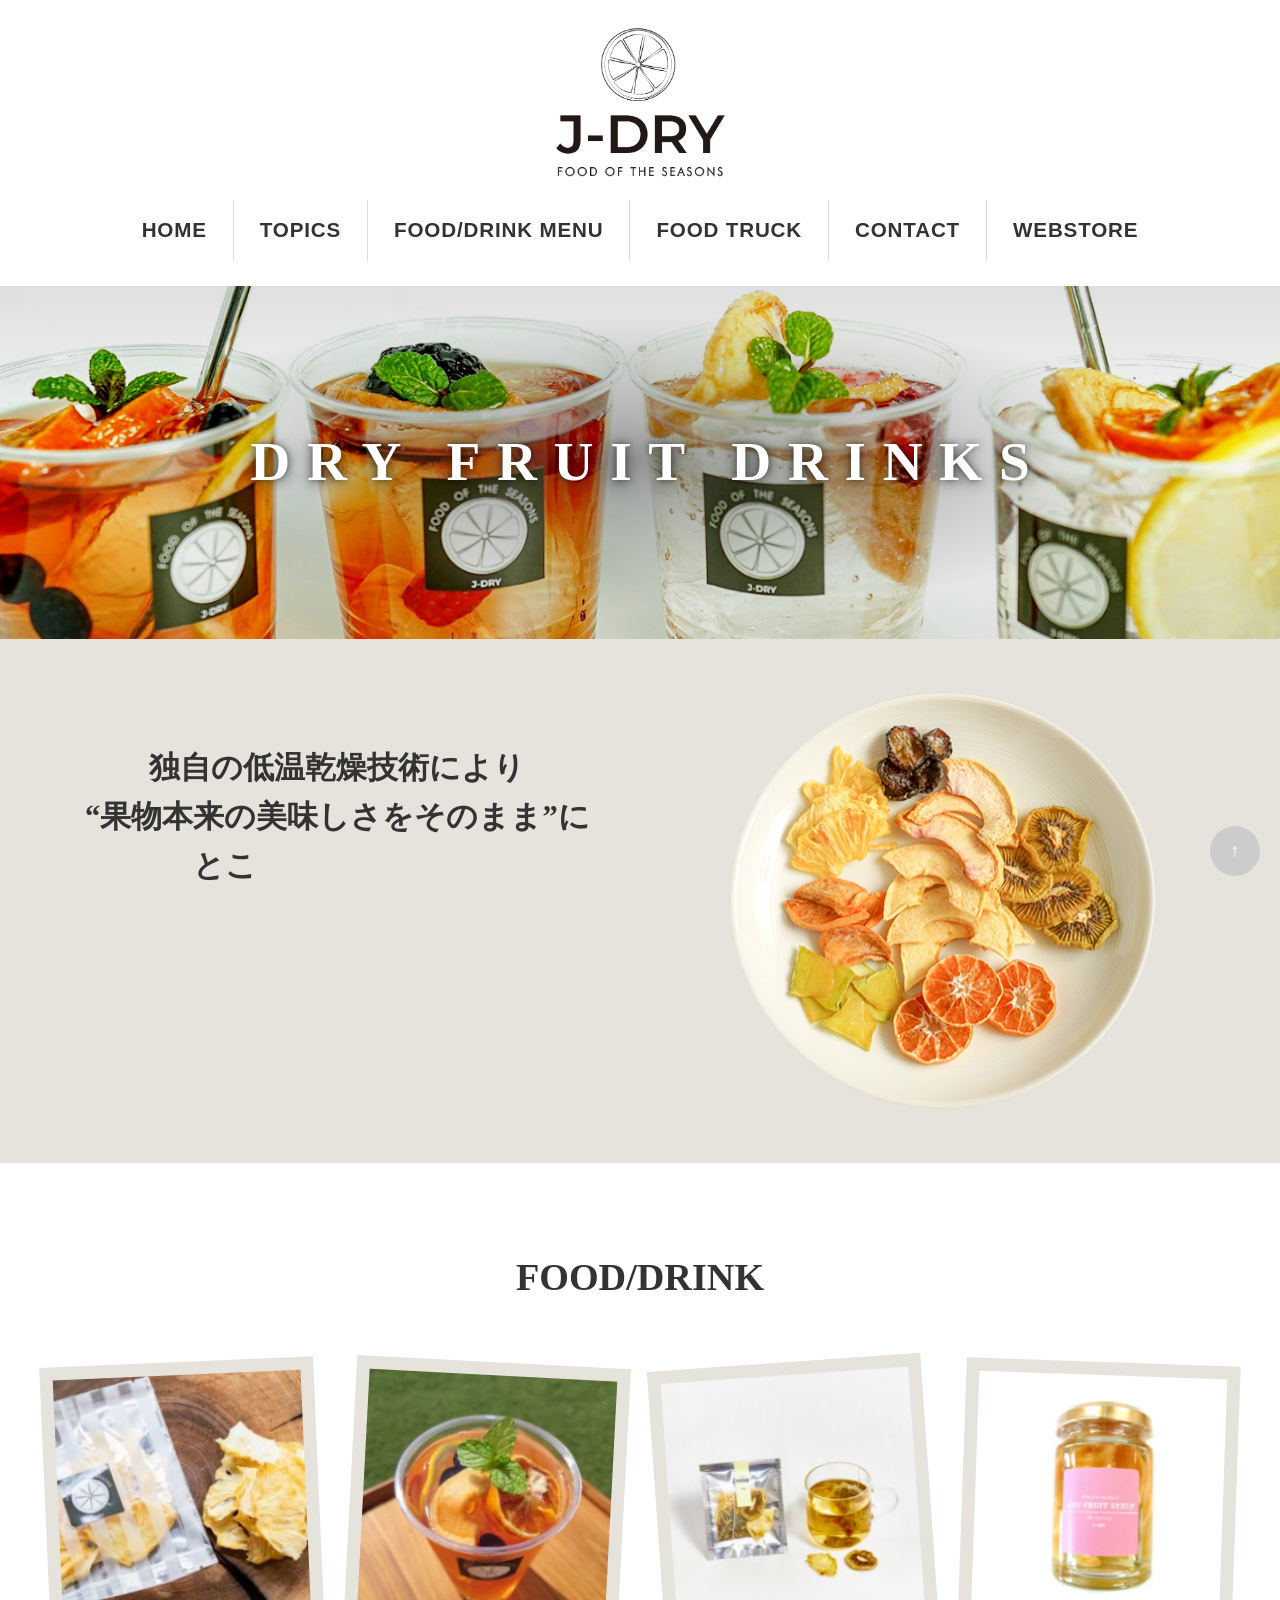
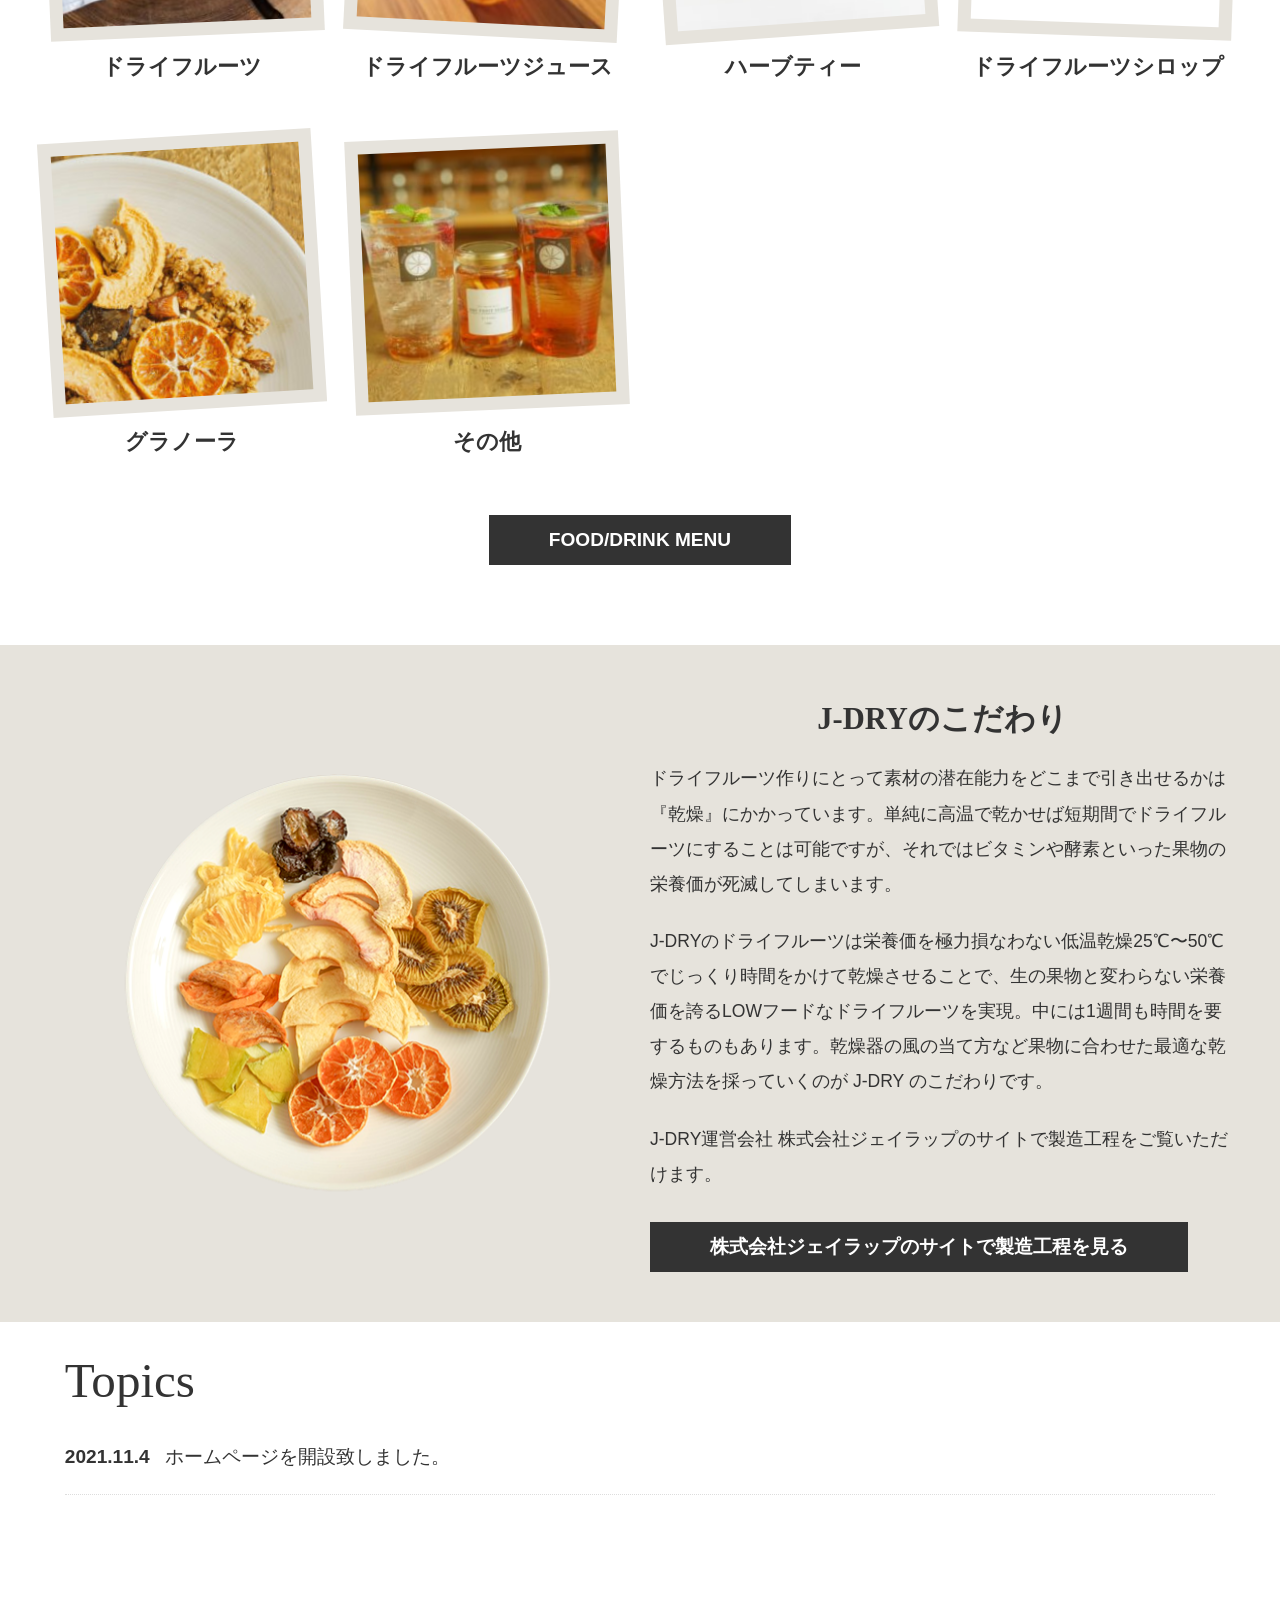
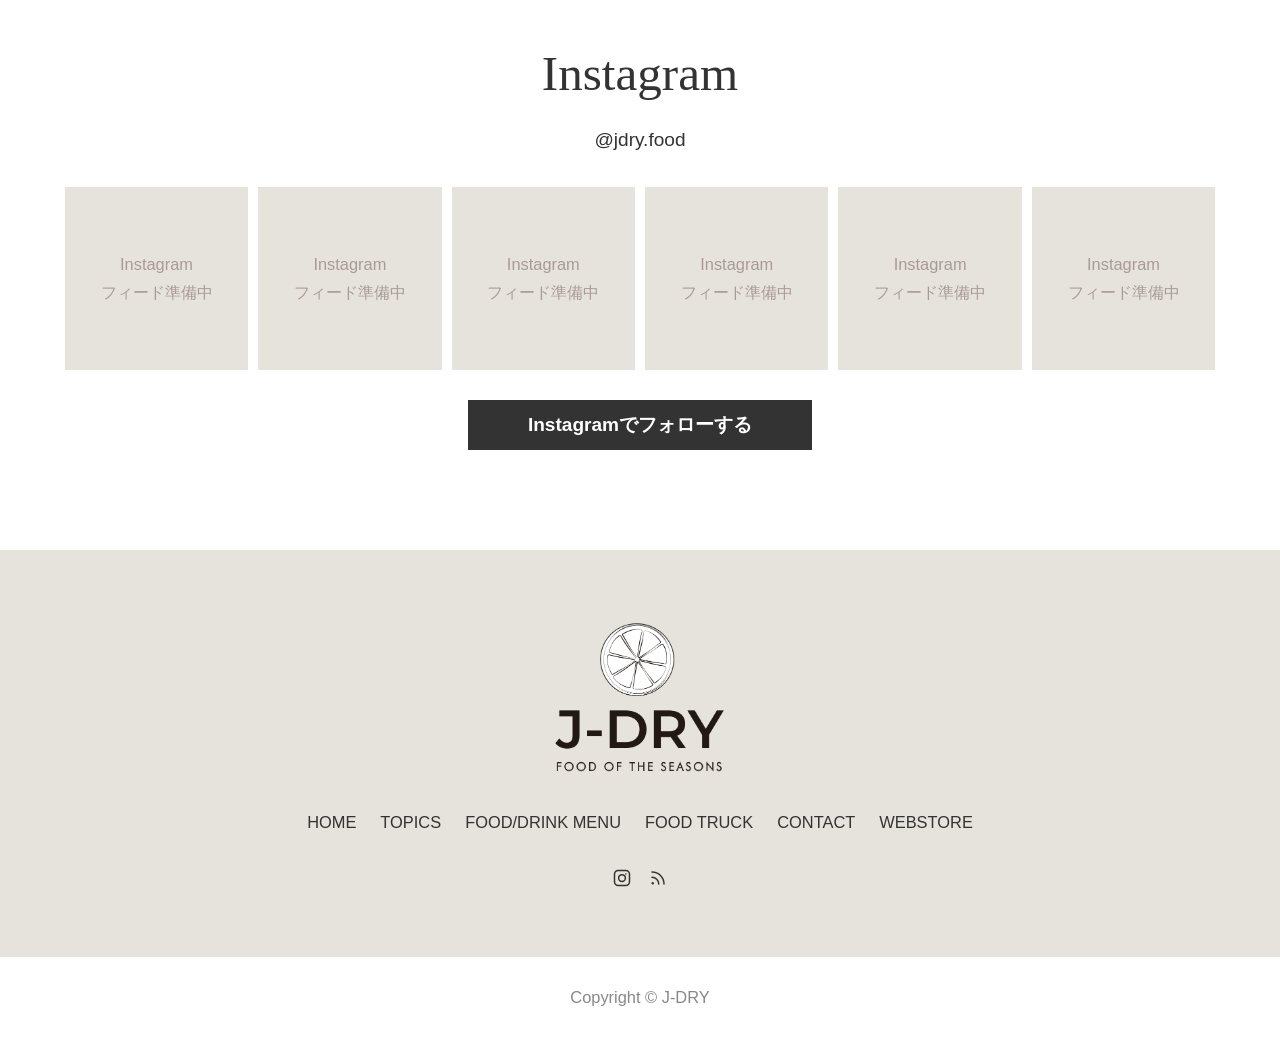
==== index.html @ 2519f033 "スマホ1枚目を切り出し版に戻す（社長「やはりスマホは前に戻して」） 上下を白で足して写真を全部入れた版を取り下げ、直前の mainvisual_01.jpg 中央（カップ2つ）の 800x537 切り" ====
<!DOCTYPE html>
<html lang="ja">
<head>
<meta charset="UTF-8">
<meta name="viewport" content="width=device-width, initial-scale=1">
<meta name="robots" content="noindex,nofollow"><!-- STAGING-NOINDEX 2026-09-09 入れ替え公開時に削除 -->
<title>J-DRY | 国産原料のドライフルーツ</title>
<meta name="description" content="独自の低温乾燥技術により“果物本来の美味しさをそのまま”にとことんこだわった、国産原料のドライフルーツ。J-DRY公式サイト。">
<link rel="stylesheet" href="assets/css/style.css">
</head>
<body>

<!-- ===== ヘッダー ===== -->
<header id="header">
  <div id="header_inner">
    <div id="logo_image"><a href="index.html"><picture><source media="(max-width:820px)" srcset="assets/img/logo_b_s.png"><img src="assets/img/logo-resized.png" alt="J-DRY" width="175"></picture></a></div>
    <input type="checkbox" id="nav_toggle">
    <label class="nav_toggle_btn" for="nav_toggle" aria-label="メニュー"><span></span></label>
    <nav class="global_menu">
      <ul>
        <li><a href="index.html">HOME</a></li>
        <li><a href="topics.html">TOPICS</a></li>
        <li>
          <a href="menu.html">FOOD/DRINK MENU</a>
          <ul>
            <li><a href="menu.html#dryfruit">ドライフルーツ</a></li>
            <li><a href="menu.html#drink">ドライフルーツジュース</a></li>
            <li><a href="menu.html#herbtea">ハーブティー</a></li>
            <li><a href="menu.html#syrup">ドライフルーツシロップ</a></li>
            <li><a href="menu.html#granola">グラノーラ</a></li>
            <li><a href="menu.html#other">その他</a></li>
          </ul>
        </li>
        <li><a href="food-truck.html">FOOD TRUCK</a></li>
        <li><a href="contact.html">CONTACT</a></li>
        <li><a href="https://jdryfood8989.base.shop/" target="_blank" rel="noopener">WEBSTORE</a></li>
      </ul>
    </nav>
  </div>
</header>

<!-- ===== メインスライダー ===== -->
<div id="top_slider">
  <div class="slides">
    <!-- ★2026-09-09 社長指示：3枚目にキッチンカー1号車を入れ、各スライドに英字（白・明朝）を出す。
         写真は1枚も減らさず4枚構成にする（社長選択）。 -->
    <div class="slide"><img src="assets/img/mainvisual/mainvisual_01.jpg" alt="J-DRY メインビジュアル1"><span class="mv_label">DRY FRUIT DRINKS</span></div>
    <div class="slide"><img src="assets/img/mainvisual/mainvisual_02.jpg" alt="J-DRY メインビジュアル2"><span class="mv_label">DRIED FRUITS</span></div>
    <div class="slide"><img src="assets/img/mainvisual/mainvisual_truck1.jpg" alt="J-DRY キッチンカー1号車 FOOD OF THE SEASONS"><span class="mv_label">FOOD TRUCK</span></div>
    <div class="slide"><img src="assets/img/mainvisual/mainvisual_03.jpg" alt="J-DRY メインビジュアル3"><span class="mv_label">HERB TEA</span></div>
  </div>
  <div class="slider_dots" aria-hidden="true"></div>
</div>
<!-- スマホ用メインスライダー（本物のsp_mainvisual準拠・PCでは非表示） -->
<div id="sp_slider">
  <div class="slides">
    <!-- ★2026-09-09 社長指示：各スライドに英字の白文字（明朝）をゆっくり浮かび上がらせる。
         PCと同じ4枚・同じ順番にそろえる。
         1枚目＝PCと同じ写真 mainvisual_01.jpg の中央（カップ2つ）を 800×537 に切り出し
         　　　　★2026-09-09 経緯：別写真→PCと同じ写真の切り出し→上下白足しで全部入れ→
         　　　　社長「やはりスマホは前に戻して」で**切り出し版に確定**。白足し版は不採用
         3枚目＝foodtruck/truck1-1.webp を同サイズに切り出し -->
    <div class="slide"><img src="assets/img/mainvisual/sp_mainvisual_drink.jpg" alt="J-DRY ドライフルーツドリンク"><span class="mv_label">DRY FRUIT DRINKS</span></div>
    <div class="slide"><img src="assets/img/mainvisual/sp_mainvisual_02-e1633937488510.jpg" alt="J-DRY メインビジュアル1"><span class="mv_label">DRIED FRUITS</span></div>
    <div class="slide"><img src="assets/img/mainvisual/sp_mainvisual_truck1.jpg" alt="J-DRY キッチンカー1号車 FOOD OF THE SEASONS"><span class="mv_label">FOOD TRUCK</span></div>
    <div class="slide"><img src="assets/img/mainvisual/sp_mainvisual_03-e1633937531959.jpg" alt="J-DRY メインビジュアル2"><span class="mv_label">HERB TEA</span></div>
  </div>
</div>

<!-- ===== ブランドメッセージ帯 ===== -->
<section class="index_band">
  <div class="band_inner">
    <div class="band_text">
      <h2 class="headline typewriter">独自の低温乾燥技術により<br>“果物本来の美味しさをそのまま”に<br>とことんこだわった<br>「国産原料のドライフルーツ」</h2>
      <p class="desc lead">とことんこだわった国産原料のドライフルーツを、素材そのままの美味しさでお届けします。</p>
    </div>
    <div class="band_image spin-box"><img class="spin-in" src="assets/img/top-contents_01.png" alt="J-DRY ドライフルーツ" width="580"></div>
  </div>
</section>

<!-- ===== 商品一覧 ===== -->
<section class="section_menu">
  <div class="menu_head">
    <h2 class="headline">FOOD/DRINK</h2>
  </div>
  <!-- ★2026-09-08 社長「メニューの各1種を出してメニューの見出しにしてほしい」。
       元は商品10枚が並ぶだけで、商品名はホバーしないと出なかった（＝何のメニューか分からない）。
       カテゴリごとに代表1種の写真を出し、カテゴリ名を常時見える見出しにした。
       ★2026-09-08 社長指示でトップは「準備中」を出さず、通常のカードとして並べる（menu.html 側には Coming soon.. が残る）。 -->
  <div class="cat_grid">
    <a class="cat_card" href="menu.html#dryfruit">
      <figure class="cat_photo"><img src="assets/img/products/image_original-3-240x240.jpg" alt="パイナップル(沖縄県産)のドライフルーツ" loading="lazy" width="240" height="240"></figure>
      <h3 class="cat_name">ドライフルーツ</h3>
    </a>
    <a class="cat_card" href="menu.html#drink">
      <figure class="cat_photo"><img src="assets/img/gallery/DSC_2224-240x240.jpg" alt="フルーツティー" loading="lazy" width="240" height="240"></figure>
      <h3 class="cat_name">ドライフルーツジュース</h3>
    </a>
    <a class="cat_card" href="menu.html#herbtea">
      <figure class="cat_photo"><img src="assets/img/gallery/J-DRY12--240x240.jpg" alt="ハーブティー Vitality バイタリティー" loading="lazy" width="240" height="240"></figure>
      <h3 class="cat_name">ハーブティー</h3>
    </a>
    <a class="cat_card" href="menu.html#syrup">
      <figure class="cat_photo"><img src="assets/img/products/peachpine-240x240.jpg" alt="ドライフルーツシロップ ピーチパイン" loading="lazy" width="240" height="240"></figure>
      <h3 class="cat_name">ドライフルーツシロップ</h3>
    </a>
    <a class="cat_card" href="menu.html#granola">
      <figure class="cat_photo"><img src="assets/img/mainvisual/sp_mainvisual_02-e1633937488510-240x240.jpg" alt="J-DRYのグラノーラ" loading="lazy" width="240" height="240"></figure>
      <h3 class="cat_name">グラノーラ</h3>
    </a>
    <a class="cat_card" href="menu.html#other">
      <figure class="cat_photo"><img src="assets/img/products/line_231051676284150-240x240.jpg" alt="J-DRYのドリンクとシロップ" loading="lazy" width="240" height="240"></figure>
      <h3 class="cat_name">その他</h3>
    </a>
  </div>
  <p class="archive_button"><a class="link_button" href="menu.html">FOOD/DRINK MENU</a></p>
</section>

<!-- ===== こだわり帯 ===== -->
<section class="index_band reverse">
  <div class="band_inner">
    <div class="band_text">
      <h2 class="headline">J-DRYのこだわり</h2>
      <p class="desc">ドライフルーツ作りにとって素材の潜在能力をどこまで引き出せるかは『乾燥』にかかっています。単純に高温で乾かせば短期間でドライフルーツにすることは可能ですが、それではビタミンや酵素といった果物の栄養価が死滅してしまいます。</p>
      <p class="desc">J-DRYのドライフルーツは栄養価を極力損なわない低温乾燥25℃〜50℃でじっくり時間をかけて乾燥させることで、生の果物と変わらない栄養価を誇るLOWフードなドライフルーツを実現。中には1週間も時間を要するものもあります。乾燥器の風の当て方など果物に合わせた最適な乾燥方法を採っていくのが J-DRY のこだわりです。</p>
      <p class="desc">J-DRY運営会社 株式会社ジェイラップのサイトで製造工程をご覧いただけます。</p>
      <a class="link_button" href="https://ssl.j-rap.co.jp/business/process.html" target="_blank" rel="noopener">株式会社ジェイラップのサイトで製造工程を見る</a>
    </div>
    <div class="band_image spin-box"><img class="spin-in" src="assets/img/top-contents_01.png" alt="J-DRY 製造へのこだわり" width="580"></div>
  </div>
</section>

<!-- ===== Topics ===== -->
<section class="section_topics">
  <h2 class="headline">Topics</h2>
  <ul class="news_list">
    <li><a class="news_thumb" href="topics.html" aria-hidden="true" tabindex="-1"><img src="assets/img/products/line_27857481539840-240x240.jpg" alt=""></a><a href="topics.html"><span class="date">2021.11.4</span><span class="title">ホームページを開設致しました。</span></a></li>
  </ul>
</section>

<!-- ===== Instagram ===== -->
<section class="section_insta">
  <h2 class="headline">Instagram</h2>
  <p class="insta_account"><a href="https://www.instagram.com/jdry.food/" target="_blank" rel="noopener">@jdry.food</a></p>
  <div class="insta_feed">
    <!-- Behold.so 接続後は JS が投稿6件で置き換えます。未接続時はプレースホルダー表示。 -->
    <div class="insta_placeholder">Instagram<br>フィード準備中</div>
    <div class="insta_placeholder">Instagram<br>フィード準備中</div>
    <div class="insta_placeholder">Instagram<br>フィード準備中</div>
    <div class="insta_placeholder">Instagram<br>フィード準備中</div>
    <div class="insta_placeholder">Instagram<br>フィード準備中</div>
    <div class="insta_placeholder">Instagram<br>フィード準備中</div>
  </div>
  <p class="insta_follow"><a class="link_button" href="https://www.instagram.com/jdry.food/" target="_blank" rel="noopener">Instagramでフォローする</a></p>
</section>

<!-- ===== フッター ===== -->
<footer>
  <div id="footer_top">
    <div id="footer_top_inner">
      <div id="footer_logo_image"><a href="index.html"><picture><source media="(max-width:820px)" srcset="assets/img/logo_b_s.png"><img src="assets/img/logo-resized.png" alt="J-DRY" width="175"></picture></a></div>
      <ul id="footer_menu_list">
        <li><a href="index.html">HOME</a></li>
        <li><a href="topics.html">TOPICS</a></li>
        <li><a href="menu.html">FOOD/DRINK MENU</a></li>
        <li><a href="food-truck.html">FOOD TRUCK</a></li>
        <li><a href="contact.html">CONTACT</a></li>
        <li><a href="https://jdryfood8989.base.shop/" target="_blank" rel="noopener">WEBSTORE</a></li>
      </ul>
      <ul id="footer_social">
        <li><a href="https://www.instagram.com/jdry.food/" target="_blank" rel="noopener" aria-label="Instagram"><svg class="sns_icon" viewBox="0 0 24 24" width="18" height="18" fill="none" stroke="currentColor" stroke-width="2" stroke-linecap="round" stroke-linejoin="round" aria-hidden="true"><rect x="2" y="2" width="20" height="20" rx="5"/><circle cx="12" cy="12" r="4.5"/><circle cx="17.2" cy="6.8" r="1" fill="currentColor" stroke="none"/></svg></a></li>
        <li><a href="https://j-dry.com/feed" target="_blank" rel="noopener" aria-label="RSS"><svg class="sns_icon" viewBox="0 0 24 24" width="18" height="18" fill="none" stroke="currentColor" stroke-width="2" stroke-linecap="round" aria-hidden="true"><path d="M4 11a9 9 0 0 1 9 9"/><path d="M4 4a16 16 0 0 1 16 16"/><circle cx="5" cy="19" r="1.6" fill="currentColor" stroke="none"/></svg></a></li>
      </ul>
    </div>
  </div>
  <div id="footer_bottom"><p id="copyright">Copyright &copy; J-DRY</p></div>
</footer>

<a id="return_top" href="#" aria-label="ページ上部へ戻る">↑</a>

<script src="assets/js/main.js"></script>
</body>
</html>
---- assets/css/style.css ----
@charset "utf-8";
/* =========================================================
   J-DRY 静的サイト  —  現サイト(TCD sweety_tcd029)準拠の再現CSS
   色: 本文#333 / アクセント#FF5500 / ベージュ#e6e3dc
   本文: Arial系 / 見出し: 明朝系
========================================================= */

:root{
  --accent:#FF5500;
  --base:#333333;
  --beige:#e6e3dc;
  --beige-line:#ddd;
  /* ★2026-09-08 社長「もっと幅を使い文字大きく」。
     1160px 固定だと 3840px の画面で 2680px が余っていた（実測）。
     小さい画面では今までどおり、大きい画面ほど広く使う。 */
  --container: min(2400px, 93vw);
  --mincho: Garamond,"Times New Roman","游明朝","Yu Mincho","游明朝体","YuMincho","ヒラギノ明朝 Pro W3","Hiragino Mincho Pro","HGS明朝E","ＭＳ Ｐ明朝","MS PMincho",serif;
}

*,*::before,*::after{ box-sizing:border-box; }
html{
  -webkit-text-size-adjust:100%; text-size-adjust:100%;
  /* ★2026-09-08 文字サイズの基準。社長「ブラウザだとかなり文字小さい」を受けて設定。
     ・本文の基準を 14px → 16px 相当へ引き上げた（Webの本文は16px以上が読みやすさの下限）
     ・画面幅に追従させるので、4Kの大画面では最大20pxまで伸び、スマホでは16pxに収まる
     ・以下の font-size はすべて rem（この基準の倍数）にしてあるので、ここ1行で全体が動く */
  font-size: clamp(16px, 0.32vw + 15px, 28px);
}
body{
  margin:0; color:var(--base); font-size:1rem; line-height:1.75;
  font-family:Arial,"ヒラギノ角ゴ Pro W3","Hiragino Kaku Gothic Pro","メイリオ",Meiryo,sans-serif;
  background:#fff;
}
img{ max-width:100%; height:auto; vertical-align:top; }
a{ color:var(--base); text-decoration:none; transition:color .2s; }
a:hover{ color:var(--accent); }
ol,ul{ list-style:none; margin:0; padding:0; }
h1,h2,h3,p{ margin:0; }

.container{ width:var(--container); max-width:100%; margin:0 auto; padding:0 20px; }
.mincho{ font-family:var(--mincho); }
.clearfix::after{ content:""; display:block; clear:both; }

/* リンクボタン --------------------------------------------------- */
.link_button{
  display:inline-block; height:50px; line-height:50px; padding:0 60px;
  color:#fff !important; font-weight:bold; background:var(--base); transition:background .2s;
}
.link_button:hover{ background:var(--accent); color:#fff !important; }

/* =========================================================
   ヘッダー / グローバルナビ
========================================================= */
#header{ position:relative; text-align:center; z-index:20; }
#header_inner{ padding:25px 0; }
#logo_image{ margin-bottom:20px; }
#logo_image img{ height:auto; }

.global_menu{ display:inline-block; font-weight:bold; }
/* ★2026-09-08 社長「ヘッダーが小さい文字が見ずらい」。
   高さ50px固定のままだと文字を大きくしても窮屈に見えるので、文字に合わせて伸びる形にした。 */
.global_menu > ul{ display:inline-flex; height:auto; align-items:stretch; }
.global_menu > ul > li{ position:relative; border-left:1px solid var(--beige-line); }
.global_menu > ul > li:first-child{ border-left:none; }
.global_menu > ul > li > a{
  display:block; height:auto; line-height:1.4; padding:16px 26px; font-size:1.08rem;
  letter-spacing:.04em; white-space:nowrap;
}
/* ドロップダウン */
.global_menu ul ul{
  /* ★親の高さが可変になったので top を 100% に。カテゴリ名が長いので幅も可変にする */
  position:absolute; top:100%; left:0; width:max-content; min-width:260px; display:none; z-index:30;
  box-shadow:0 6px 18px rgba(0,0,0,.12);
}
.global_menu > ul > li:hover > ul{ display:block; }
.global_menu ul ul li{ border:none; }
.global_menu ul ul a{
  display:block; padding:14px 22px 13px; font-size:1rem; font-weight:400; text-align:left; line-height:1.5;
  color:#fff; background:var(--base);
}
.global_menu ul ul a:hover{ background:var(--accent); color:#fff; }

/* モバイル用ハンバーガー（PCでは非表示） */
#nav_toggle{ display:none; }
.nav_toggle_btn{ display:none; }

/* =========================================================
   ページ見出し（下層ページ）
========================================================= */
/* 写真バナー（TOPICS / MENU など） */
#main_image{ width:100%; overflow:hidden; }
#main_image img{ width:100%; display:block; }
/* ベージュ帯（CONTACT / FOOD TRUCK など） */
#main_image3{ background:var(--beige); text-align:center; }
#main_image3 h2{ height:200px; line-height:200px; font-size:1.714rem; font-weight:bold; font-family:var(--mincho); }

/* パンくず */
.breadcrumb{ font-size:0.86rem; color:#888; padding:15px 0; }
.breadcrumb a{ color:#888; }
.breadcrumb a:hover{ color:var(--accent); }

/* =========================================================
   トップ: メインスライダー
========================================================= */
#top_slider{ position:relative; overflow:hidden; background:#fff; }
#top_slider .slides{ position:relative; }
/* ★2026-09-09 社長指示：パッと切り替えず、今の写真が段々消えて次が段々出てくる。
   全部を重ねて置き、表示中だけ不透明にする（1.8秒かけて入れ替わる）。
   1枚目だけ position:relative で残し、これが帯の高さを決める。 */
#top_slider .slide{ position:absolute; inset:0; opacity:0; transition:opacity 1.8s ease-in-out; }
#top_slider .slide:first-child{ position:relative; }
#top_slider .slide.is-active{ opacity:1; z-index:1; }
#top_slider .slide img{ width:100%; display:block; }
.slider_dots{ position:absolute; left:0; right:0; bottom:15px; text-align:center; }
.slider_dots button{
  width:12px; height:12px; margin:0 6px; padding:0; border:none; border-radius:50%;
  font-size:0; line-height:0; /* ★装飾の丸。本文サイズを継承しないよう固定（2026-09-08） */
  background:#fff; cursor:pointer; text-indent:-9999px; overflow:hidden;
}
.slider_dots button.is-active,.slider_dots button:hover{ background:var(--base); }

/* スマホ用メインスライダー（本物のsp_mainvisual準拠・PCでは非表示） */
#sp_slider{ display:none; overflow:hidden; background:#fff; }
#sp_slider .slides{ position:relative; }
#sp_slider .slide{ position:absolute; inset:0; opacity:0; transition:opacity 1.8s ease-in-out; }
#sp_slider .slide:first-child{ position:relative; }
#sp_slider .slide.is-active{ opacity:1; z-index:1; }
#sp_slider img{ width:100%; display:block; }

/* スライドの英字（★2026-09-09 社長指示：白・明朝・ゆっくりふわっと出す。PC・スマホ共通）
   写真の明るさがまちまちなので、薄い影と極薄のグラデーションで白文字を読ませる */
.mv_label{
  position:absolute; inset:0;
  display:flex; align-items:center; justify-content:center;
  font-family:var(--mincho);
  /* 「DRY FRUIT DRINKS」は16文字あるので、狭い端末でははみ出さないよう画面幅で縮める */
  font-size:min(1.8rem, 6.2vw); font-weight:bold; letter-spacing:.22em; text-indent:.22em;
  padding:0 14px; text-align:center;
  color:#fff; text-shadow:0 2px 16px rgba(0,0,0,.6), 0 0 6px rgba(0,0,0,.45);
  /* 文字の真裏だけをふわっと落とす。明るい写真（白背景のドリンク）でも白文字が沈まない */
  background:
    radial-gradient(ellipse 62% 58% at 50% 50%, rgba(0,0,0,.38), rgba(0,0,0,0) 72%),
    linear-gradient(rgba(0,0,0,.12), rgba(0,0,0,.03) 45%, rgba(0,0,0,.12));
  opacity:0;
  pointer-events:none;
}
/* PCは横長の帯なので大きめに。ドット（下端）と重ならないよう中央のまま */
#top_slider .mv_label{ font-size:2.9rem; letter-spacing:.3em; text-indent:.3em; }
.slide.is-active .mv_label{ animation:mv_label_in 2.6s cubic-bezier(.22,.61,.36,1) .45s forwards; }
@keyframes mv_label_in{
  from{ opacity:0; transform:translateY(12px); }
  to{ opacity:1; transform:translateY(0); }
}
@media (prefers-reduced-motion: reduce){
  .mv_label{ opacity:1; }
  .slide.is-active .mv_label{ animation:none; }
  #top_slider .slide, #sp_slider .slide{ transition:none; }
}

/* =========================================================
   トップ: ベージュ 2カラム帯 (content1 / content2)
========================================================= */
.index_band{ background:var(--beige); }
/* 本物準拠: セクション幅1160px固定・左右余白0・皿画像580px（テキスト560px）。
   本物は非レスポンシブで1160px未満は横スクロール。820px以下で縦積みに切替。 */
.index_band .band_inner{ display:flex; align-items:center; gap:20px; padding:50px 0; width:var(--container); margin:0 auto; }
/* ★2026-09-08 社長「画像が空きスペースに対して真ん中じゃない」。
   画像の箱が「画像の幅ぴったり（flex:0 0 auto）」だったため、左右の領域が 1186px 対 580px と偏り、
   画像だけが端に張り付いて見えていた（画像そのものは箱の中央にあり、CSS上のズレは0だった）。
   → 左右を半々にして、画像はその領域の中央に置く。 */
.index_band .band_text{ flex:1 1 50%; min-width:0; }
.index_band .band_image{ flex:1 1 50%; min-width:0; display:flex; justify-content:center; align-items:center; }
/* ★2026-09-08 社長「画像あと一回り大きくして」＝580px → 680px（約1.17倍）。
   HTMLの width="580" 属性より、こちらの指定が優先される。
   ★1つ目の帯（低温乾燥技術）も同じ画像・同じ組みなので揃えた。片方だけ大きいと不揃いに見えるため。 */
.index_band .band_image img{ width:100%; max-width:680px; height:auto; }
/* ★2026-09-08 社長「もう少し小さく中央寄せで見やすく」。42px→34px相当・中央揃え・行間を詰めた */
.index_band .headline{ font-size:1.6rem; line-height:1.6; font-weight:bold; margin:0 0 18px; font-family:var(--mincho); text-align:center; }
/* ★2026-09-08 社長「タイトルと文章のサイズ考え見やすく」。
   見出し34px に対して本文21px は近すぎて、長文が塊に見えていた。
   ・本文を1段落ぶん小さくして、見出しとの差をはっきりさせる
   ・1行が長いと目が戻れなくなるので 36em で折り返す（＝約36文字）
   ・段落ごとに間を空ける。<br>での改行はやめた（文字サイズが変わると変な位置で切れるため） */
.index_band .desc{
  font-size:0.92rem; line-height:2.0; margin:0 auto 22px;
  max-width:36em;
}
.index_band .desc:last-of-type{ margin-bottom:30px; }
/* 見出し直下の一文だけは、見出しと同じ中央揃えにして受けを作る */
.index_band .desc.lead{
  font-size:1.02rem; line-height:1.9; text-align:center; margin-bottom:26px;
}
.index_band.reverse .band_inner{ flex-direction:row-reverse; }

/* =========================================================
   商品グリッド (トップ index_menu / メニュー archive)
========================================================= */
.section_menu{ width:var(--container); margin:0 auto; padding:80px 0; }
.menu_head{ display:flex; flex-wrap:wrap; align-items:flex-start; margin:0 0 50px; gap:20px; }
/* ★2026-09-08 社長「FOOD/DRINK 中央ぞろえ」。下のカテゴリ枠が中央揃えなので見出しも合わせる */
.menu_head .headline{ flex:1 1 100%; font-size:2rem; line-height:1.8; font-weight:bold; font-family:var(--mincho); text-align:center; }
.menu_head .desc{ flex:1 1 500px; font-size:1rem; line-height:2.2; }

/* 本物準拠: 4列・タイル外形266px（画像240px＋13pxベージュ枠）・横33px/縦30px間隔。
   本物同様に負のマージンでグリッドを1200pxへ広げ4列を確保。 */
.product_grid{ display:flex; flex-wrap:wrap; gap:30px 33px; margin-right:-40px; }
.product_grid .product{
  width:266px; height:266px; position:relative; overflow:hidden; border:13px solid var(--beige);
}
.product_grid .product .thumb{ display:block; width:100%; height:100%; cursor:pointer; }
.product_grid .product img{ width:100%; height:100%; object-fit:cover; display:block; }
.product_grid .product .title{
  position:absolute; left:0; bottom:0; width:100%; padding:15px 10px; text-align:center;
  color:#fff !important; background:rgba(0,0,0,.45); transform:translateY(100%); transition:transform .25s;
  font-size:0.929rem; line-height:1.5; z-index:2;
}
.product_grid .product:hover .title{ transform:translateY(0); }
.product_grid .product .title:hover{ color:#fff !important; }
.product_grid .product.coming .title{ transform:translateY(0); background:rgba(0,0,0,.35); }

/* 一覧下のボタン */
.archive_button{ text-align:center; margin-top:50px; }

/* 新商品バッジ */
.product .badge_new{
  position:absolute; top:0; left:0; z-index:2; background:var(--accent); color:#fff;
  font-size:0.86rem; font-weight:bold; padding:4px 10px; letter-spacing:.05em;
}

/* =========================================================
   メニューアーカイブ（カテゴリー別・説明付き）
========================================================= */
/* ★2026-09-08 社長「メニューページのみ背景に薄く透かして丸ロゴ入れる大き目で。
   ドライフルーツから下にいくと常にバックに表示、フッター手前まで」
   ・background-attachment:fixed なので、スクロールしても丸ロゴはその場に留まる
   ・この要素（商品一覧）の範囲でしか描かれないので、フッターに入ると自然に消える
   ・導入文は自前の地色（#f4f1ea）を持っているので、その下では透けない＝実質
     「ドライフルーツ」から下でだけ見える
   ・薄さは画像側で作ってある（logo-mark-bg.png＝不透明度7%） */
#menu_archive{
  width:var(--container); max-width:100%; margin:0 auto; padding:20px 20px 60px;
  /* ★2026-09-08 社長「ロゴマークは沢山ちりばめて総柄みたいに」
     1枚を大きく置く形から、敷き詰める形に変更。
     ・2枚を互い違い（1枚は半マスずらす）に重ねて、市松に散らばって見えるようにした
       ＝縦横きれいに整列すると「壁紙」に見えて硬くなるため
     ・どちらも fixed なので、スクロールしても柄はその場に留まる */
  background:
    /* ★2026-09-08 社長「マークとマークがかぶらないように」
       ・原因＝background-size でタイルを引き伸ばしていたため、マーク自体が巨大化して隣と接触していた
       ・対処＝マークの周りに余白を持たせた画像（440x440 の中央に132pxのマーク）を用意し、
         background-size をその原寸（440px）にした。マークは実寸で描かれ、余白が間隔になる
       ・★2026-09-08 社長「もう少しだけ数増やして」＝1マス 440px → 370px（枚数1.41倍）。
         マークの大きさ（132px）は据え置き、余白だけ詰めた
       ・マーク同士の最短距離＝238px（同じ列・行）／130px（斜め隣） */
    url("../img/logo-mark-tile.png") 0 0 / 370px 370px repeat fixed,
    url("../img/logo-mark-tile.png") 185px 185px / 370px 370px repeat fixed;
}
/* スマホは画面が狭いので、文字に重なりすぎないよう少し小さくする */
@media (max-width:820px){
  #menu_archive{ background-size:240px 240px, 240px 240px; background-position:0 0, 120px 120px; }  /* スマホは原寸より縮めるのでマークも小さくなる＝重ならない */
}
/* 導入文（★2026-09-08 社長「タイトルを上に小さい文字の説明を下に背景の色変えて」）
   元は見出しが左・説明が右の2カラムで、どちらが主役か分からなかった。
   タイトルを上に大きく、説明を下に小さく置き、地の色を敷いて1つの塊にした。 */
.menu_intro{
  display:block; background:#f4f1ea;
  padding:56px 48px; margin:0 0 70px; text-align:center;
}
.menu_intro .headline{
  font-size:1.6rem; font-weight:bold; line-height:1.6; margin:0 0 24px;
  font-family:var(--mincho);
}
/* 説明は長文なので、中央に置いた箱の中で左揃えにする（中央揃えは読みにくい） */
.menu_intro .desc{
  font-size:0.92rem; line-height:2.0; max-width:44em; margin:0 auto; text-align:left;
}
.menu_category{ margin:0 0 70px; }
/* ★2026-09-08 社長「各項目のタイトルの背景に分かるように色変えて、
   表示の際にスライドで項目文字が入るように。中央ぞろえで」
   カテゴリの見出しを地色つきの帯にして、どこから次のカテゴリか一目で分かるようにした。 */
.menu_category .cat_head{
  font-size:2rem; font-weight:400; line-height:1.6; margin:0 0 34px;
  font-family:var(--mincho); text-align:center;
  /* ★2026-09-08 社長「もっと目立たなく薄い感じに」＝#e6e3dc → #f7f5f1 */
  background:#f7f5f1; padding:20px 24px;
  border-bottom:none;
  overflow:hidden;            /* 文字が滑り込む前のはみ出しを隠す */
}
.menu_category .cat_head span{ display:inline-block; font-weight:bold; margin:0; }

/* ★2026-09-08 社長「メニュー項目の左にJ-DRYのロゴの上部の丸の部分の絵を入れたい」
   ロゴ（logo-resized.png）の丸マークだけを切り出して logo-mark.png にし、
   カテゴリ名の左に置く。文字と一緒に中央へ収まる。 */
.menu_category .cat_head span::before{
  content:""; display:inline-block; vertical-align:middle;
  width:1.5em; height:1.5em; margin:-.2em .5em 0 0;
  background:url("../img/logo-mark.png") no-repeat center / contain;
}

/* 文字が左から滑り込む。★js-slide が付いたときだけ隠すので、JSが止まっても見出しは見える */
.js-slide .cat_head span{
  opacity:0; transform:translateX(-56px);
  /* ★2026-09-08 社長「スライドで入る文字アクションゆっくりに」＝0.8秒 → 1.6秒 */
  transition:opacity 1.1s ease, transform 1.6s cubic-bezier(.22,.7,.25,1);
}
.js-slide .cat_head.is-in span{ opacity:1; transform:translateX(0); }

@media (prefers-reduced-motion: reduce){
  .js-slide .cat_head span{ opacity:1; transform:none; transition:none; }
}
/* ★2026-09-08 社長「メニューの画像もう少し小さく画像画像の間もう少し空けて」
   ・1枚あたりの上限を決めて小さくし（列幅いっぱいに広がらないようにする）
   ・そのぶん写真どうしの間隔が空く。行間も広げた */
.menu_items{ display:grid; grid-template-columns:repeat(4,1fr); gap:52px 40px; }
.menu_item{ width:100%; max-width:330px; margin:0 auto; }
.menu_item .thumb{ position:relative; width:100%; aspect-ratio:1/1; border:14px solid var(--beige); display:block; overflow:hidden; }
.menu_item .thumb img{ width:100%; height:100%; object-fit:cover; display:block; }
.menu_item .thumb::after{ content:""; position:absolute; inset:0; box-shadow:inset 0 0 0 0 rgba(255,255,255,0); transition:box-shadow .2s; }
.menu_item .thumb:hover::after{ box-shadow:inset 0 0 0 10px rgba(255,255,255,.3); }
.menu_item .title{ display:block; font-size:1rem; font-weight:bold; line-height:1.6; margin:12px 0 8px; }
/* 一覧では商品名のみ表示（説明文は非表示。ライトボックス用に情報は残す） */
.menu_item .excerpt{ display:none; }

/* ライトボックス（画像拡大） */
.lightbox_overlay{
  position:fixed; inset:0; background:rgba(255,255,255,.9); z-index:1000;
  display:none; align-items:center; justify-content:center; cursor:pointer; padding:20px; overflow:hidden;
}
.lightbox_overlay.is-open{ display:flex; animation:lb-overlay-fade .25s ease; }
@keyframes lb-overlay-fade{ from{ opacity:0; } to{ opacity:1; } }
.lightbox_overlay img{
  max-width:90vw; max-height:85vh; box-shadow:0 4px 30px rgba(0,0,0,.25); background:#fff;
  cursor:pointer; will-change:transform,opacity;
}
/* ローディング（imagelightbox標準表示を再現） */
.lb_loading, .lb_loading div{ border-radius:50%; box-sizing:content-box; }
.lb_loading{
  display:none; width:40px; height:40px; background:rgba(0,0,0,.5);
  position:fixed; z-index:1002; top:50%; left:50%; padding:10px; margin:-40px 0 0 -40px;
  box-shadow:0 0 40px rgba(0,0,0,.75);
}
.lb_loading div{
  width:40px; height:40px; background:#fff;
  animation:imagelightbox-loading .5s ease infinite;
}
@keyframes imagelightbox-loading{
  from{ opacity:.5; transform:scale(.6); }
  50% { opacity:1; transform:scale(1); }
  to  { opacity:.5; transform:scale(.6); }
}
/* キャプション（商品名の帯）imagelightbox標準を再現 */
.lb_caption{
  display:none; position:fixed; left:0; right:0; bottom:0; z-index:1003;
  text-align:center; font-weight:bold; font-size:1rem; color:#fff; padding:20px;
  background:rgba(0,0,0,.6); border-top:1px solid #333; box-shadow:0 0 5px 0 rgba(0,0,0,.5);
}

/* =========================================================
   Topics / お知らせ
========================================================= */
.section_topics{ width:var(--container); max-width:100%; margin:0 auto; padding:20px 20px 100px; }
.section_topics .headline{ font-size:2.571rem; font-weight:400; line-height:1.6; margin:0 0 20px; font-family:var(--mincho); }
.news_list li{ border-bottom:1px dotted var(--beige-line); padding:0 0 20px; margin:0 0 20px; }
.news_list .date{ font-size:1rem; font-weight:bold; margin-right:15px; }
.news_list .title{ font-size:1rem; }
/* HOMEお知らせのサムネイル（本物はモバイルのみ表示） */
.news_thumb{ display:none; }

/* アーカイブ一覧（TOPICSページ） */
.archive_headline{ font-size:2rem; font-weight:bold; line-height:1.8; margin:0 0 30px; font-family:var(--mincho); }
/* Topics 状態表示（読み込み中／0件）: microCMS取得時のみ使用 */
#archive_post_list li.topics_state{ display:block; border:none; padding:40px 0; margin:0; text-align:center; color:#888; font-size:1rem; }
#archive_post_list li{ border-bottom:1px dotted var(--beige-line); padding:0 0 40px; margin:0 0 30px; display:flex; gap:25px; align-items:flex-start; }
#archive_post_list .image{ flex:0 0 355px; width:355px; height:210px; display:block; position:relative; overflow:hidden; }
#archive_post_list .image img{ width:355px; height:210px; object-fit:cover; display:block; }
#archive_post_list .image::after{ content:""; position:absolute; inset:0; box-shadow:inset 0 0 0 0 rgba(255,255,255,0); transition:box-shadow .2s; }
#archive_post_list .image:hover::after{ box-shadow:inset 0 0 0 10px rgba(255,255,255,.3); }
#archive_post_list .right_content{ flex:1 1 auto; }
#archive_post_list .title{ font-size:1.429rem; font-weight:400; line-height:1.8; margin:5px 0 10px; }
#archive_post_list .meta{ margin:0 0 12px; }
#archive_post_list .date{ font-size:1rem; font-weight:bold; margin-right:15px; }
#archive_post_list .cat{ font-size:0.86rem; }
#archive_post_list .excerpt{ font-size:1rem; line-height:2.2; word-break:break-all; }

/* =========================================================
   Instagram セクション
========================================================= */
.section_insta{ width:var(--container); max-width:100%; margin:0 auto; padding:20px 20px 100px; text-align:center; }
.section_insta .headline{ font-size:2.571rem; font-weight:400; line-height:1.6; margin:0 0 10px; font-family:var(--mincho); }
.section_insta .insta_account{ font-size:1rem; margin:0 0 30px; }
.insta_feed{ display:grid; grid-template-columns:repeat(6,1fr); gap:10px; }
.insta_feed a{ position:relative; display:block; aspect-ratio:1/1; overflow:hidden; background:var(--beige); }
.insta_feed img{ width:100%; height:100%; object-fit:cover; transition:transform .3s; }
.insta_feed a:hover img{ transform:scale(1.06); }
.insta_placeholder{
  display:flex; align-items:center; justify-content:center; aspect-ratio:1/1;
  background:var(--beige); color:#a99; font-size:0.86rem; text-align:center; padding:8px;
}
.insta_follow{ margin-top:30px; }

/* =========================================================
   FOOD TRUCK ページ
========================================================= */
.ft_hero{ position:relative; }
.ft_hero img{ width:100%; display:block; }
.ft_section{ width:var(--container); max-width:100%; margin:0 auto; padding:80px 20px; }
.ft_lead{ max-width:820px; margin:0 auto 60px; text-align:center; }
/* ★2026-09-08 社長「このフォントサイズが小さいのでもう少し大きく」
   ※以前 .ft_row のブロックを差し替えたとき、この1行を巻き込んで消していた。
     公開版で「指定なし＝1rem」になっていたのを実測で見つけて戻した。 */
.ft_lead .desc{ font-size:1.24rem; line-height:2.1; }
/* =========================================================
   FOOD TRUCK（★2026-09-08 社長「1号車2号車それぞれ横に画像並べて幅いっぱいにして下に説明書きに」）
   ・元は 左テキスト｜右写真 の2カラム。写真が小さく、車の全体像が伝わらなかった
   ・見出し → 写真を横いっぱいに並べる → 説明文、の縦の流れに変えた
   ・1台ごとに地の色を変えて「1台＝1枚のカード」に見えるようにしている
========================================================= */
.ft_row{ position:relative; padding:56px; margin:0 0 44px; }
.ft_row:last-child{ margin-bottom:0; }

/* 1台ごとの地の色。サイトの色調（白×ベージュ×オレンジ）から外れない範囲で変える */
.ft_row--truck1{ background:#f4f1ea; }
.ft_row--truck2{ background:#e9eef0; }
.ft_row--tenant{ background:#edf1ea; }

/* ★2026-09-08 社長「丸形のバッジのように背景黒で白文字、線は今のまま、
   項目の左上端に張り付いているように」
   年号と車名を黒い円のバッジにまとめ、ブロックの左上角に貼り付ける。 */
.ft_head .ft_title{
  position:absolute; top:-22px; left:-22px; z-index:2;
  width:236px; height:236px; border-radius:50%;
  background:#000; color:#fff;
  display:flex; flex-direction:column; align-items:center; justify-content:center;
  text-align:center; padding:18px;
  box-shadow:0 10px 28px rgba(0,0,0,.22);   /* 上に載っている感じを出す */
}

/* ★2026-09-08 社長「もっと大きく存在感出して、バウンスインして」
   小さく縮んだ状態から、少し行き過ぎてから戻る＝弾んで着地する動き。
   ★js-bounce が付いたときだけ隠すので、JSが止まってもバッジは見える。 */
.js-bounce .ft_head .ft_title{
  opacity:0; transform:scale(.3);
  transition:opacity .32s ease, transform .72s cubic-bezier(.3,1.7,.4,1);
}
.js-bounce .ft_row.is-bounced .ft_title{ opacity:1; transform:scale(1); }

/* ★2026-09-08 社長「テナントは丸形に文字がギリギリ」
   「2021年〜2025年」「テナント」は他より字数が多い。この枠だけ文字を落として余白を作る。 */
/* ★詳細度を .ft_row .headline と同じにすると書き順で負けるので、クラスを2つ重ねて確実に勝たせる */
.ft_row.ft_row--tenant .ft_year{ font-size:0.8rem; letter-spacing:.02em; margin:0 0 10px; }
.ft_row.ft_row--tenant .headline{ font-size:1.36rem; }

@media (prefers-reduced-motion: reduce){
  .js-bounce .ft_head .ft_title{ opacity:1; transform:none; transition:none; }
}
.ft_row .ft_year{
  display:inline-block; font-size:0.95rem; font-weight:bold; letter-spacing:.06em;
  color:#fff; margin:0 0 8px; padding:0 0 6px;
  border-bottom:2px solid var(--accent);   /* 線は今のまま（アクセント色） */
}
.ft_row .headline{
  font-size:1.72rem; font-weight:bold; line-height:1.25; margin:0;
  font-family:var(--mincho); color:#fff; white-space:nowrap;
}

/* バッジが左上に載るので、説明文はそのぶん右へ寄せる */
.ft_head{ display:block; margin:0 0 32px; padding-left:206px; min-height:172px; }
.ft_head .desc{ margin:0; }

/* 写真：横に並べて幅いっぱいに使う。高さを揃えて帯のように見せる */
.ft_image{ display:grid; gap:20px; margin:0 0 28px; }
.ft_image--2{ grid-template-columns:1fr 1fr; }
.ft_image--1{ grid-template-columns:1fr; }
.ft_image--2 img{ width:100%; height:100%; aspect-ratio:4/3; object-fit:cover; display:block; }
/* ★2026-09-08 社長「テナントの画像拡大しないでそのまま全表示して」
   この写真は 1167x1400 の縦長。21:9 に切っていたので大半が見えていなかった。
   原寸を超えて引き伸ばさず、切らずに全体を出す。 */
.ft_image--1{ justify-items:center; }
.ft_image--1 img{
  width:auto; height:auto; max-width:100%;
  aspect-ratio:auto; object-fit:contain; display:block;
}
/* 写真1枚だけのブロックは、横長になりすぎないよう高さを抑える */

/* 説明は写真の下。1行が長いと読みにくいので幅を止めて中央に置く */
/* ★各タイトルの説明文も大きく（1rem → 1.14rem） */
.ft_row .desc{ font-size:1.14rem; line-height:2.0; }

@media (max-width:820px){
  .ft_row{ padding:28px 18px; margin:0 0 24px; }
  /* スマホ：バッジを小さくして、本文はその下に回す */
  .ft_head .ft_title{ width:118px; height:118px; padding:8px; top:-12px; left:-12px; }
  .ft_row .ft_year{ font-size:0.7rem; margin:0 0 5px; padding:0 0 4px; }
  .ft_row .headline{ font-size:1rem; margin:0; white-space:nowrap; }
  .ft_head{ display:block; margin:0 0 20px; padding-left:0; padding-top:124px; min-height:0; }
  .ft_head .desc{ margin:0; }
  .ft_image{ gap:12px; margin:0 0 20px; }
  .ft_image--2{ grid-template-columns:1fr; }   /* スマホでは縦に積む */
  .ft_image--1 img{ aspect-ratio:auto; }
  .ft_row .desc{ line-height:1.9; }
}
.ft_placeholder{
  display:flex; align-items:center; justify-content:center; min-height:280px;
  background:var(--beige); color:#a99; font-size:0.929rem; border:1px dashed #c9c2b6;
}
.ft_schedule{ background:var(--beige); }
.ft_schedule .inner{ width:var(--container); max-width:100%; margin:0 auto; padding:60px 20px; }
.ft_schedule h2{ text-align:center; font-size:2rem; font-weight:400; font-family:var(--mincho); margin:0 0 30px; }
.ft_schedule table{ width:100%; max-width:720px; margin:0 auto; border-collapse:collapse; background:#fff; }
.ft_schedule th,.ft_schedule td{ border:1px solid var(--beige-line); padding:14px 18px; font-size:1rem; text-align:left; }
.ft_schedule th{ background:#f6f4ef; width:200px; white-space:nowrap; }

.note_placeholder{ font-size:0.86rem; color:#b08; background:#fff6f2; border:1px solid #ffd9c9; padding:10px 14px; border-radius:4px; margin:0 0 30px; }

/* =========================================================
   CONTACT フォーム
========================================================= */
.contact_wrap{ width:720px; max-width:100%; margin:0 auto; padding:60px 20px 100px; }
.contact_lead{ text-align:center; font-size:1rem; line-height:2.2; margin:0 0 40px; }
.contact_form dl{ margin:0 0 25px; }
.contact_form dt{ font-weight:bold; font-size:1rem; margin:0 0 8px; }
.contact_form dt .req{ color:var(--accent); font-size:0.86rem; margin-left:8px; }
.contact_form input[type=text],
.contact_form input[type=email],
.contact_form textarea{
  width:100%; padding:12px 14px; border:1px solid #ccc; font-size:1rem; font-family:inherit; background:#fff;
}
.contact_form input:focus,.contact_form textarea:focus{ outline:none; border-color:var(--accent); }
.contact_form textarea{ min-height:180px; resize:vertical; }
.form_status{ margin:20px 0 0; padding:14px 16px; border-radius:4px; font-size:1rem; line-height:1.7; text-align:center; }
.form_status.is-pending{ background:#f3f1ec; color:var(--base); }
.form_status.is-success{ background:#eaf5ea; color:#2e7d32; border:1px solid #c3e2c3; }
.form_status.is-error{ background:#fdecea; color:#c0392b; border:1px solid #f5c6c0; }
.contact_submit{ text-align:center; margin-top:30px; }
.contact_submit button:disabled{ opacity:.6; cursor:default; }
.contact_submit button{
  height:50px; line-height:50px; padding:0 70px; border:none; cursor:pointer;
  color:#fff; font-weight:bold; background:var(--base); transition:background .2s; font-size:1rem;
}
.contact_submit button:hover{ background:var(--accent); }

/* =========================================================
   フッター
========================================================= */
#footer_top{ background:var(--beige); }
#footer_top_inner{ width:var(--container); max-width:100%; margin:0 auto; padding:70px 20px; text-align:center; }
#footer_logo_image{ margin-bottom:30px; }
#footer_menu_list{ display:flex; flex-wrap:wrap; justify-content:center; gap:10px 24px; margin:0 auto 30px; }
#footer_menu_list a{ font-size:0.86rem; }
#footer_social{ display:flex; justify-content:center; gap:18px; }
#footer_social a{ display:block; color:#333; }
#footer_social a:hover{ color:var(--accent); }
#footer_social svg{ display:block; }
#footer_bottom{ height:80px; }
#copyright{ text-align:center; line-height:80px; font-size:0.86rem; color:#888; }

/* ページ上部へ戻る */
#return_top{ position:fixed; right:20px; bottom:24px; width:50px; height:50px; border-radius:50%;
  background:#ccc; color:#fff; display:flex; align-items:center; justify-content:center; z-index:40; transition:background .2s; }
#return_top:hover{ background:var(--base); color:#fff; }

/* =========================================================
   レスポンシブ
========================================================= */
@media (max-width:1000px){
  .insta_feed{ grid-template-columns:repeat(3,1fr); }
  .menu_items{ grid-template-columns:repeat(3,1fr); }
}
@media (max-width:820px){
  /* =====================================================
     モバイル表示（本物 sweety_tcd029/mobile/style-mobile2.css 準拠）
  ===================================================== */

  /* --- ヘッダー: ロゴ左（横型ロゴ・高さ20px）＋ハンバーガー右 --- */
  #header{ height:60px; text-align:left; }
  #header_inner{ display:flex; align-items:center; height:60px; padding:0; }
  #logo_image{ margin:0; padding-left:15px; }
  #logo_image img{ height:20px; width:auto; }

  /* ハンバーガーボタン（本物 a.menu_button: 60x60・枠なし・#888の三本線） */
  .nav_toggle_btn{
    display:block; position:absolute; top:0; right:0; width:60px; height:60px;
    border:none; background:transparent; cursor:pointer; border-radius:0;
  }
  .nav_toggle_btn span{ position:absolute; left:21px; top:29px; width:18px; height:2px; background:#888; transition:.25s; }
  .nav_toggle_btn span::before,.nav_toggle_btn span::after{
    content:""; position:absolute; left:0; width:18px; height:2px; background:#888; transition:.25s;
  }
  .nav_toggle_btn span::before{ top:-6px; } .nav_toggle_btn span::after{ top:6px; }
  #nav_toggle:checked ~ .nav_toggle_btn{ background:#333; }
  #nav_toggle:checked ~ .nav_toggle_btn span,
  #nav_toggle:checked ~ .nav_toggle_btn span::before,
  #nav_toggle:checked ~ .nav_toggle_btn span::after{ background:#fff; }

  /* グローバルメニュー（本物 #global_menu: 黒帯・高さ50px・下層は濃色+左インデント） */
  .global_menu{ display:block; font-weight:normal; }
  .global_menu > ul{
    display:none; flex-direction:column; height:auto; text-align:left;
    position:absolute; top:60px; left:0; width:100%; z-index:30;
    box-shadow:1px 2px 1.5px rgba(0,0,0,.1);
  }
  #nav_toggle:checked ~ .global_menu > ul{ display:flex; }
  .global_menu > ul > li{ border:none; }
  .global_menu > ul > li > a{ height:50px; line-height:50px; padding:0 15px; font-size:0.929rem; font-weight:normal; color:#fff; background:#333; }
  .global_menu > ul > li > a:hover{ color:#fff; background:#333; }
  .global_menu ul ul{ position:static; width:100%; display:block; box-shadow:none; }
  .global_menu ul ul a{ background:#222; color:#fff; padding:0 15px 0 28px; height:50px; line-height:50px; font-size:0.929rem; }
  .global_menu ul ul a:hover{ background:var(--accent); color:#fff; }

  /* --- メインビジュアル: PC用スライダーを隠しスマホ用(sp_mainvisual)を表示 --- */
  #top_slider{ display:none; }
  #sp_slider{ display:block; }

  /* --- ベージュ帯 (本物 #index_content1/2: padding25/30px 15px・画像幅90%) --- */
  .index_band .band_inner{ display:flex; flex-direction:column; align-items:stretch; gap:0; text-align:left; width:auto; max-width:100%; padding:25px 15px; }
  /* PC用 flex-basis:560px が縦積みでは「高さ560px」として効き、
     文章と皿画像の間に大きな空白を生むため無効化する */
  .index_band .band_text{ flex:none; }
  .index_band .headline{ font-size:1.286rem; line-height:1.6; margin:0 0 10px; }
  .index_band .desc{ font-size:1rem; line-height:2; margin:0 0 12px; }
  .index_band .band_image{ flex:none; width:90%; margin:10px auto 0; }
  .index_band .band_image img{ width:100%; height:auto; max-width:none; }
  .index_band.reverse .band_inner{ flex-direction:column-reverse; padding:30px 15px; }
  .index_band.reverse .band_image{ margin:0 auto 30px; }
  .index_band .link_button{ display:block; width:max-content; max-width:100%; height:auto; line-height:1.7; padding:14px 24px; margin:10px auto 0; text-align:center; white-space:normal; }

  /* --- 商品一覧 (本物 #index_menu: 2カラム・枠10px・タイトル非表示) --- */
  .section_menu{ width:auto; max-width:100%; padding:40px 15px 30px; }
  .menu_head{ margin:0 0 40px; gap:10px; }
  .menu_head .headline{ font-size:1.286rem; line-height:1.6; flex:1 1 auto; }
  .menu_head .desc{ font-size:1rem; line-height:2; flex:1 1 auto; }
  .product_grid{ gap:0; margin-right:0; justify-content:flex-start; }
  .product_grid .product{ width:calc(50% - 8px); height:auto; aspect-ratio:1/1; border:10px solid var(--beige); margin:0 15px 15px 0; }
  .product_grid .product:nth-child(even){ margin-right:0; }
  .product_grid .product .title{ display:none; }
  .archive_button{ margin-top:15px; }

  /* --- メニューアーカイブ (本物: サムネ120px左・タイトル16px・説明12px表示) --- */
  #menu_archive{ padding:40px 15px; }
  .menu_intro{ padding:28px 20px; margin:0 0 30px; }
  .menu_intro .headline{ font-size:1.286rem; line-height:1.6; }
  .menu_intro .desc{ font-size:0.86rem; line-height:2; }
  .menu_category{ margin:0 0 40px; }
  .menu_category .cat_head{ font-size:1.5rem; margin:0 0 25px; }
  .menu_items{ display:block; }
  /* スマホは float を使わない。説明文が写真の下に回り込むと読みにくいため、
     写真＋題名を1行目、説明文は幅いっぱいの2行目に置く（2026-09-09 社長指摘） */
  .menu_item{ display:grid; grid-template-columns:120px 1fr; grid-template-areas:"thumb title" "excerpt excerpt"; column-gap:15px; margin:0 0 26px; max-width:none; }
  .menu_item .thumb{ grid-area:thumb; float:none; width:120px; height:120px; aspect-ratio:auto; border:7px solid var(--beige); margin:0; }
  .menu_item .title{ grid-area:title; align-self:center; font-size:1.143rem; margin:0; }
  .menu_item .excerpt{ grid-area:excerpt; display:block; font-size:0.86rem; line-height:2; margin:12px 0 0; }

  /* --- HOMEお知らせ (本物 #index_news_blog: サムネ100px左・日付12px・題14px) --- */
  .section_topics{ width:auto; max-width:100%; padding:30px 15px 40px; }
  .section_topics .headline{ font-size:1.714rem; font-weight:bold; margin:0 0 10px; }
  .news_list li{ overflow:hidden; }
  .news_thumb{ display:block; float:left; width:100px; height:100px; margin:0 15px 0 0; overflow:hidden; }
  .news_thumb img{ width:100%; height:100%; object-fit:cover; }
  .news_list .date{ display:block; font-size:0.86rem; line-height:2; margin:0; }
  .news_list .title{ font-size:1rem; font-weight:bold; line-height:2; }

  /* --- TOPICSアーカイブ --- */
  .archive_headline{ font-size:1.286rem; line-height:1.6; }
  #archive_post_list li{ flex-direction:column; padding:0 0 30px; margin:0 0 20px; }
  #archive_post_list .image{ flex:0 0 auto; width:100%; height:auto; max-width:355px; }
  #archive_post_list .image img{ width:100%; height:auto; }
  #archive_post_list .title{ font-size:1rem; font-weight:bold; }
  #archive_post_list .excerpt{ font-size:0.86rem; line-height:2; }

  /* --- Instagram (本物モバイルは3カラム) --- */
  .section_insta{ width:auto; max-width:100%; padding:30px 15px 40px; }
  .section_insta .headline{ font-size:1.714rem; }
  .insta_feed{ grid-template-columns:repeat(3,1fr); gap:4px; }
  .insta_follow{ margin-top:20px; }

  /* --- FOOD TRUCK (本物 page_template: padding40px 15px・見出し18px) --- */
  .ft_section{ padding:40px 15px; }
  .ft_lead{ margin:0 auto 40px; }
  .ft_lead .desc{ font-size:1.06rem; line-height:1.95; }
  .ft_row,.ft_row.reverse{ flex-direction:column; align-items:stretch; gap:20px; margin:0 0 40px; }
  .ft_row .ft_text,.ft_row .ft_image{ flex:none; } /* 縦積み時にPC用flex-basisが高さとして効くのを防止 */
  .ft_row .headline{ font-size:1.286rem; }
  .ft_schedule .inner{ padding:40px 15px; }
  .ft_schedule h2{ font-size:1.5rem; }
  .ft_schedule th{ width:auto; white-space:normal; }
  .ft_schedule th,.ft_schedule td{ padding:10px 12px; }

  /* --- ページ見出し帯・パンくず (本物 #main_image3: padding40px 15px・21px) --- */
  #main_image3{ padding:40px 15px; }
  #main_image3 h2{ height:auto; line-height:1.6; font-size:1.5rem; }
  .breadcrumb{ font-size:0.86rem; padding:12px 0; }

  /* --- CONTACT --- */
  .contact_wrap{ padding:40px 15px 60px; }

  /* --- フッター (本物: 横型ロゴ・メニューリスト非表示・コピーライト60px) --- */
  #footer_top_inner{ padding:40px 20px; }
  #footer_logo_image{ margin:0 0 20px; padding-top:10px; }
  #footer_logo_image img{ width:auto; height:45px; margin:0 auto; }
  #footer_menu_list{ display:none; }
  #footer_bottom{ height:60px; }
  #copyright{ line-height:60px; }

  /* --- ページ上部へ戻る (本物 #return_top2: 右下60x60の角型) --- */
  #return_top{ right:0; bottom:0; width:60px; height:60px; border-radius:0; }
}


/* =========================================================
   FOOD/DRINK カテゴリ一覧（★2026-09-08 新設）
   社長「メニューの各1種を出してメニューの見出しにしてほしい」
   ・元は商品写真10枚が並ぶだけで、商品名はホバーしないと出なかった
   ・カテゴリごとに代表1種を出し、カテゴリ名を常時見える見出しにした
   ・枠数は画面幅に合わせて自動で折り返す（大画面ほど1枚が大きくなる）
========================================================= */
.cat_grid{
  display:grid;
  /* 7カテゴリなので4列にして 4+3 に収める（自動折り返しだと 6+1 になって最後が寂しい） */
  grid-template-columns:repeat(4, 1fr);
  gap:46px 32px;
}
.cat_card{ display:block; position:relative; text-align:center; }
.cat_photo{
  margin:0; aspect-ratio:1/1; overflow:hidden;
  border:13px solid var(--beige); background:var(--beige);
}
.cat_photo img{ width:100%; height:100%; object-fit:cover; display:block; transition:transform .35s; }
.cat_card:hover .cat_photo img{ transform:scale(1.06); }
/* 写真が用意できていないカテゴリは、それらしい写真で埋めずに「準備中」と出す */
.cat_photo--none{ display:flex; align-items:center; justify-content:center; color:#a99; font-size:1rem; }
.cat_name{
  font-family:var(--mincho); font-size:1.15rem; font-weight:bold; line-height:1.5;
  margin:16px 0 6px;
}
.cat_card:hover .cat_name{ color:var(--accent); }
/* .cat_item（品名のグレー文字）は 2026-09-09 社長指示で廃止 */
.cat_card.is-soon .cat_photo{ opacity:.72; }
.cat_badge{
  position:absolute; top:0; left:0; z-index:2;
  background:var(--accent); color:#fff; font-size:0.86rem; font-weight:bold;
  padding:4px 12px; letter-spacing:.05em;
}
@media (max-width:1100px){
  .cat_grid{ grid-template-columns:repeat(3, 1fr); }
}
@media (max-width:820px){
  .cat_grid{ grid-template-columns:repeat(2, 1fr); gap:30px 16px; }
  .cat_photo{ border-width:8px; }
  .cat_name{ font-size:1.05rem; margin:12px 0 4px; }
}

/* =========================================================
   見出しを1文字ずつ打ち込む演出（★2026-09-08 社長指示）
   ★このCSSは .is-typing が付いたときだけ効く。
     JSが動かなければ span 化されず、見出しは普通に見えたまま＝事故らない。
========================================================= */
.headline.is-typing .tw-char{
  opacity:0;
  transform:translateY(.12em);  /* わずかに下から置く。大きく動かすと軽く見える */
  transition:opacity .18s ease, transform .18s ease;
}
.headline.is-typing .tw-char.is-on{ opacity:1; transform:translateY(0); }

/* 見出しを打ち終わるまでリード文は出さない。
   ★セレクタを .js-tw から始めているのが要点＝JSが「これから演出する」と決めたときだけ隠す。
     CSSだけで先に隠すと、JSが止まった瞬間に本文が見えないページになる。 */
.js-tw .index_band .band_text .desc.lead{
  opacity:0; transform:translateY(6px);
  transition:opacity .5s ease, transform .5s ease;
}
.js-tw .index_band .band_text.is-typed .desc.lead{ opacity:1; transform:none; }

/* 動きを減らす設定の方には演出しない（JS側でも判定しているが二重に保証する） */
@media (prefers-reduced-motion: reduce){
  .headline.is-typing .tw-char{ opacity:1; transform:none; transition:none; }
  .js-tw .index_band .band_text .desc.lead{ opacity:1; transform:none; transition:none; }
}

/* =========================================================
   画像がゆっくり回り続ける（★2026-09-08 社長指示）
   ・回転は「画像そのもの」に、登場（ふわっと出る）は「外側の箱」に分ける。
     同じ要素に両方かけると transform を奪い合って、どちらかが効かなくなる。
   ・★<html> に js-spin が付いたときだけ隠す。JSが止まっても写真は消えない。
   ・「動きを減らす」設定の人には回さない。
========================================================= */

/* 回転：常時。60秒で1周＝「よく見ると回っている」速さ */
.spin-in{
  animation:slow-spin 60s linear infinite;
  transform-origin:center center;
  will-change:transform;
}
@keyframes slow-spin{
  from{ transform:rotate(0deg); }
  to{ transform:rotate(360deg); }
}

/* 登場：外側の箱をふわっと出す（回転とぶつからないよう拡大と透明度だけ） */
.js-spin .spin-box{
  opacity:0; transform:scale(.86);
  transition:opacity .8s ease, transform 1.1s cubic-bezier(.18,.85,.28,1.06);
  will-change:transform, opacity;
}
.js-spin .spin-box.is-in{ opacity:1; transform:scale(1); }

/* 動きを減らす設定の方には回さない（JS側でも判定しているが二重に保証する） */
@media (prefers-reduced-motion: reduce){
  .spin-in{ animation:none; }
  .js-spin .spin-box{ opacity:1; transform:none; transition:none; }
}
/* =========================================================
   商品写真を少しだけ傾ける（★2026-09-08 社長指示「rotate 少し傾く（2〜5度）」）
   ・角度は 2〜4.5度の範囲で、隣どうし同じにならないよう5枚周期でずらす
     （全部同じ角度だと「傾け忘れ」に見え、均一に並ぶ気持ち悪さも消えない）
   ・触れた（ホバーした）ときだけ正位置に戻る＝手に取って見る感じ
   ・傾けると角が隣にはみ出すので、gap の内側に収まる角度に留めている
========================================================= */
.menu_item .thumb,
.cat_photo{
  transition:transform .35s cubic-bezier(.2,.8,.3,1);
  will-change:transform;
}

/* メニューページの商品写真（23枚） */
/* ★2026-09-08 社長「メニュー内の画像は回転解除して」
   メニューページの商品写真の傾きを外し、まっすぐ並べる。
   トップの FOOD/DRINK カテゴリ写真の傾きはそのまま（指示は「メニュー内」のため）。 */
.menu_item .thumb{ transform:none; }
.menu_item .thumb:hover{ transform:scale(1.02); }

/* トップの FOOD/DRINK カテゴリ写真（6枠） */
.cat_card:nth-child(5n+1) .cat_photo{ transform:rotate(-2.5deg); }
.cat_card:nth-child(5n+2) .cat_photo{ transform:rotate(3deg); }
.cat_card:nth-child(5n+3) .cat_photo{ transform:rotate(-4deg); }
.cat_card:nth-child(5n+4) .cat_photo{ transform:rotate(2deg); }
.cat_card:nth-child(5n+5) .cat_photo{ transform:rotate(-3.5deg); }
.cat_card:hover .cat_photo{ transform:rotate(0deg); }

/* スマホは写真が小さく、傾けると文字と干渉するので浅くする */
@media (max-width:820px){
  /* ★メニューの商品写真は回転解除（社長指示）。トップのカテゴリ写真だけ浅く傾ける */
  .menu_item .thumb{ transform:none !important; }
  .cat_photo{ transform:rotate(-1.5deg) !important; }
  .menu_item .thumb:hover,
  .cat_card:hover .cat_photo{ transform:rotate(0deg) !important; }
}

/* 動きを減らす設定の方には傾けない */
@media (prefers-reduced-motion: reduce){
  .menu_item .thumb,
  .cat_photo{ transform:none !important; transition:none; }
}

/* =========================================================
   FOOD TRUCK の写真を、円のマスクが広がって現れる形にする
   （★2026-09-08 社長指示「mask reveal 円が広がって出る。主役写真に」）
   ★このCSSは <html> に js-mask が付いたときだけ効く。
     JSが動かなければ写真は普通に見えたまま＝事故らない。
========================================================= */
.js-mask .ft_image img{
  /* 中心の点から始めて、四隅を覆う大きさまで円を広げる
     （四隅に届くのは対角線の半分＝約71%。少し余裕をみて78%まで開く） */
  clip-path:circle(0% at 50% 50%);
  /* ★2026-09-08 社長「もっとゆっくり分かりやすく」＝1.25秒 → 2.4秒。
     速度曲線もゆるやかにして、円が広がる過程が目で追えるようにした */
  transition:clip-path 2.4s cubic-bezier(.25,.6,.3,1);
  /* ★will-change は付けない。写真6枚ぶんをGPUに常時確保することになり、
     実測でブラウザの描画が固まった（スクリーンショットが30秒でタイムアウト）。 */
}
.js-mask .ft_image.is-in img{ clip-path:circle(78% at 50% 50%); }
/* 横に2枚並ぶブロックは、2枚目を少し遅らせて順に開く */
.js-mask .ft_image--2.is-in img:nth-child(2){ transition-delay:.7s; }

/* 主役として大きく見せる（写真を1台ぶんの顔にする）
   ★--1（テナント）は原寸のまま全部見せるので比率を指定しない */
.ft_image--2 img{ aspect-ratio:3/2; }

@media (max-width:820px){
  .ft_image--2 img{ aspect-ratio:16/10; }
}

/* 動きを減らす設定の方には演出しない（JS側でも判定しているが二重に保証する） */
@media (prefers-reduced-motion: reduce){
  .js-mask .ft_image img{ clip-path:none; transition:none; }
}
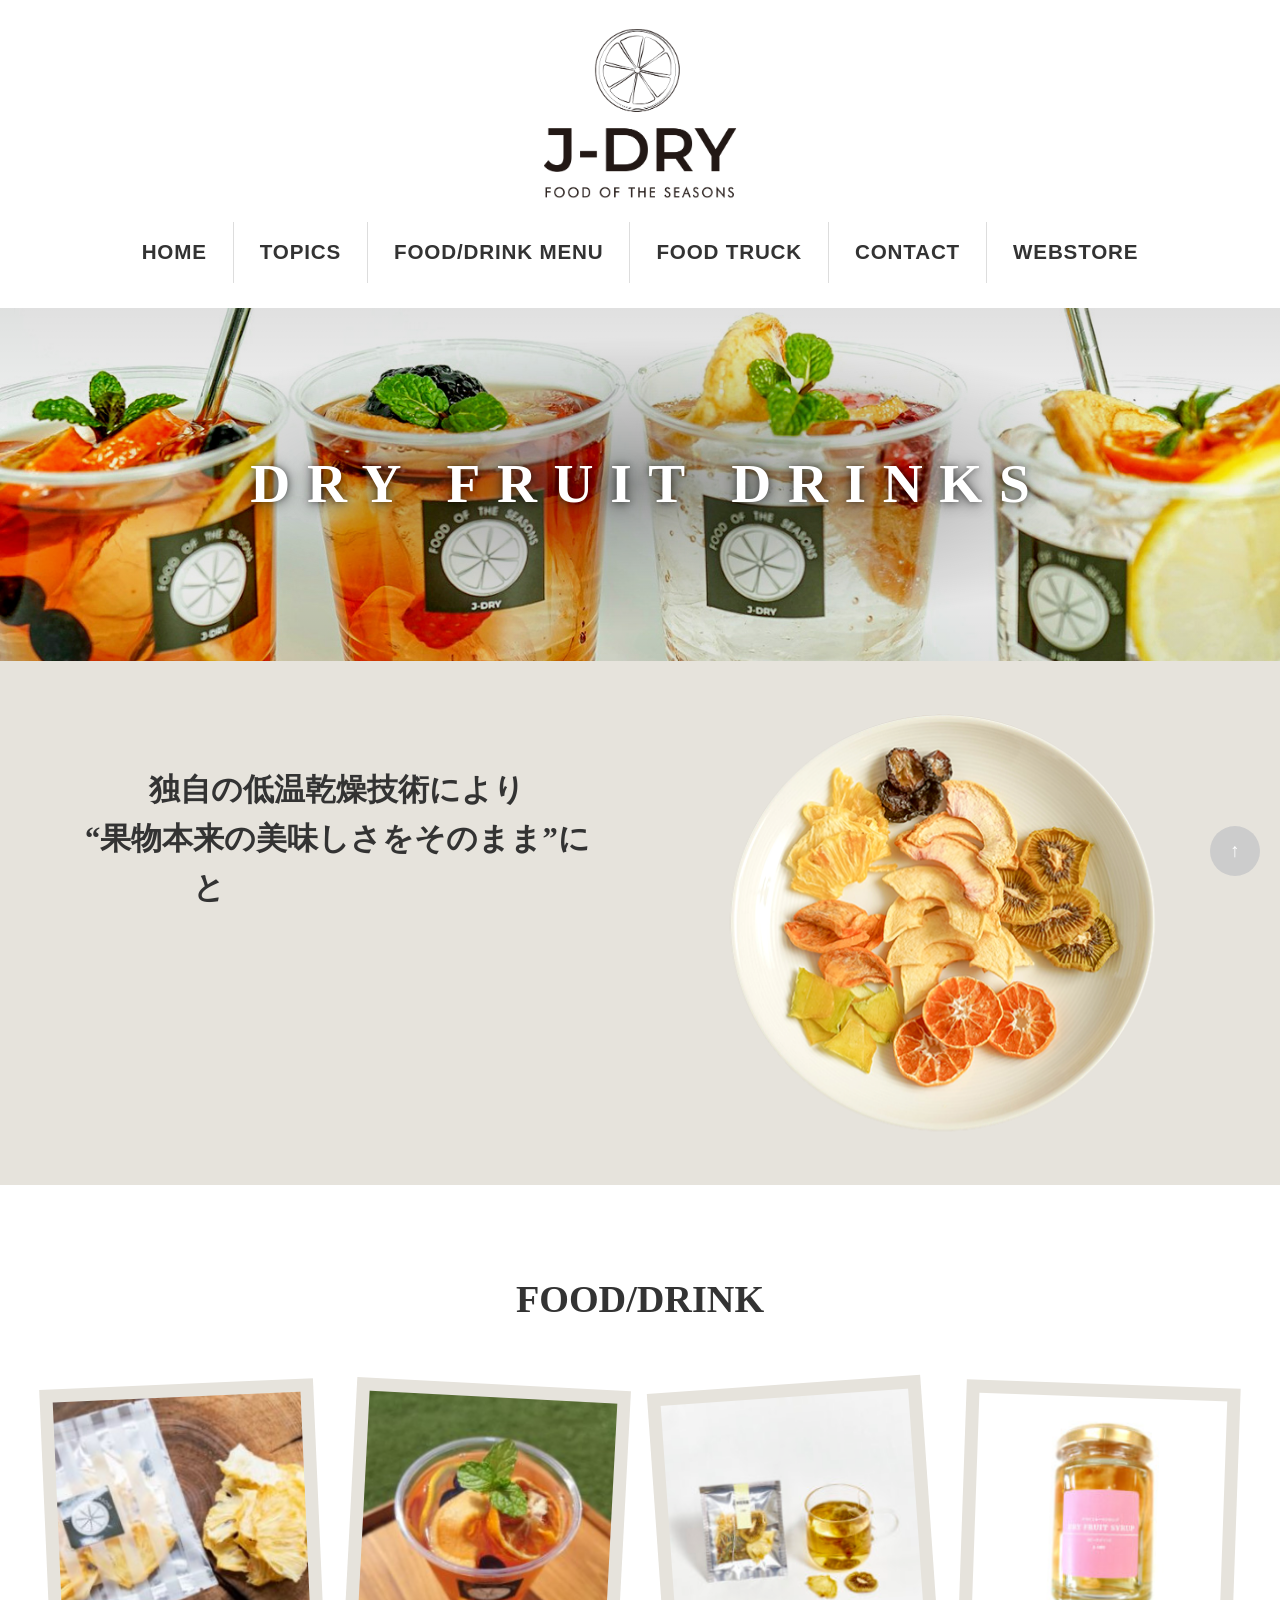
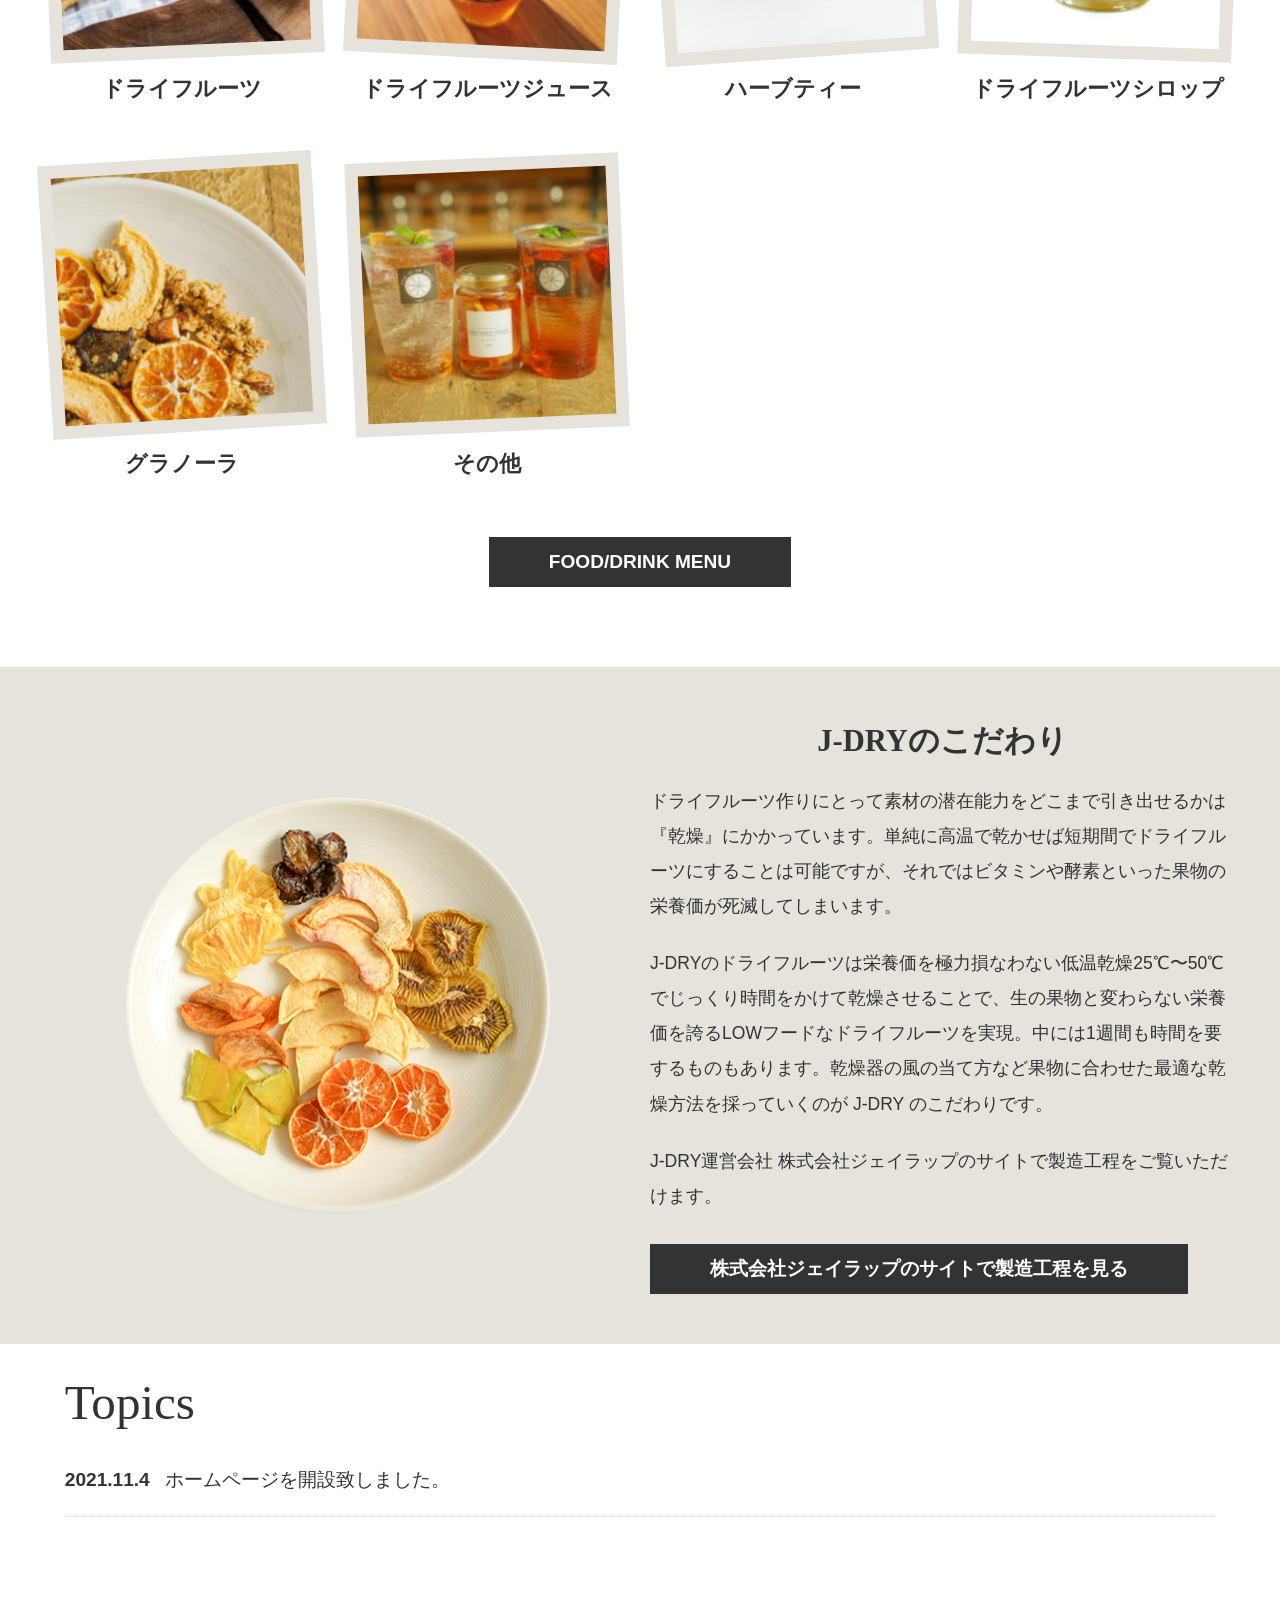
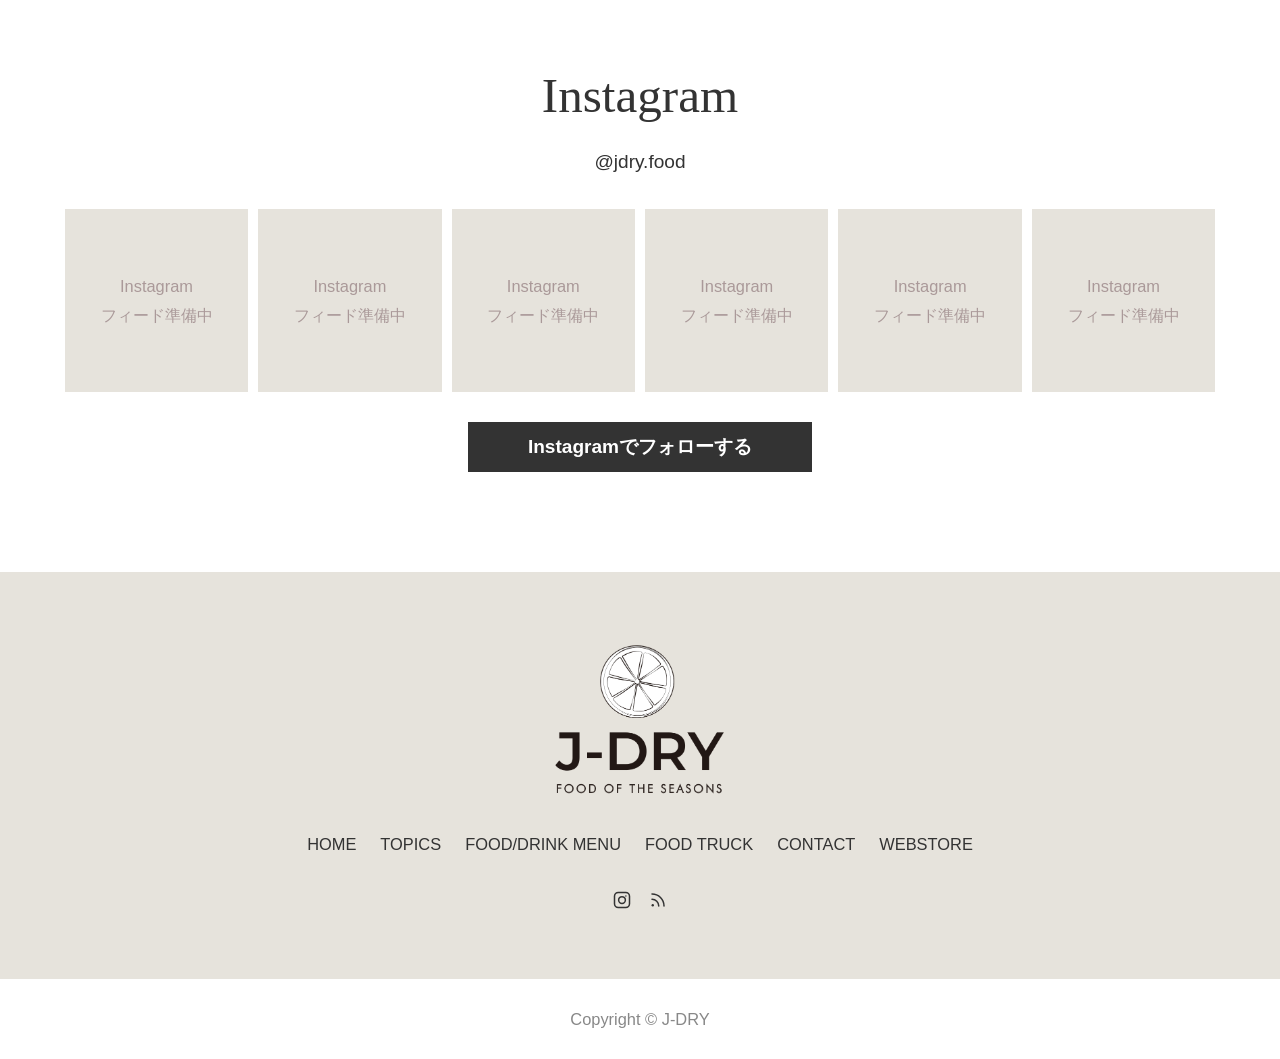
==== commit f9874c95: "入れ替えの下ごしらえ：canonical・OGP・sitemap.xml を用意 社長「太郎にまかすわ」→ 方針は**サーバーを変えない**（ロリポップのまま 中身だけ入れ替え）。メール MX=mx0" ====
--- a/index.html
+++ b/index.html
@@ -6,6 +6,18 @@
 <meta name="robots" content="noindex,nofollow"><!-- STAGING-NOINDEX 2026-09-09 入れ替え公開時に削除 -->
 <title>J-DRY | 国産原料のドライフルーツ</title>
 <meta name="description" content="独自の低温乾燥技術により“果物本来の美味しさをそのまま”にとことんこだわった、国産原料のドライフルーツ。J-DRY公式サイト。">
+<link rel="canonical" href="https://j-dry.com/">
+<meta property="og:type" content="website">
+<meta property="og:site_name" content="J-DRY">
+<meta property="og:locale" content="ja_JP">
+<meta property="og:title" content="J-DRY | 国産原料のドライフルーツ">
+<meta property="og:description" content="独自の低温乾燥技術により“果物本来の美味しさをそのまま”にとことんこだわった、国産原料のドライフルーツ。J-DRY公式サイト。">
+<meta property="og:url" content="https://j-dry.com/">
+<!-- STAGING-OGIMAGE 2026-09-09 入れ替え公開時に https://j-dry.com/assets/img/ogp.jpg へ差し替える -->
+<meta property="og:image" content="https://bunchan-groobeat.github.io/jdry-hp/assets/img/ogp.jpg">
+<meta property="og:image:width" content="1200">
+<meta property="og:image:height" content="630">
+<meta name="twitter:card" content="summary_large_image">
 <link rel="stylesheet" href="assets/css/style.css">
 </head>
 <body>
--- a/assets/css/style.css
+++ b/assets/css/style.css
@@ -54,7 +54,8 @@
 #header{ position:relative; text-align:center; z-index:20; }
 #header_inner{ padding:25px 0; }
 #logo_image{ margin-bottom:20px; }
-#logo_image img{ height:auto; }
+/* ★2026-09-09 社長指示でヘッダーロゴを一回り大きく（PC 175→200px） */
+#logo_image img{ height:auto; width:200px; }
 
 .global_menu{ display:inline-block; font-weight:bold; }
 /* ★2026-09-08 社長「ヘッダーが小さい文字が見ずらい」。
@@ -575,7 +576,7 @@
   #header{ height:60px; text-align:left; }
   #header_inner{ display:flex; align-items:center; height:60px; padding:0; }
   #logo_image{ margin:0; padding-left:15px; }
-  #logo_image img{ height:20px; width:auto; }
+  #logo_image img{ height:24px; width:auto; } /* ★2026-09-09 一回り大きく（20→24px） */
 
   /* ハンバーガーボタン（本物 a.menu_button: 60x60・枠なし・#888の三本線） */
   .nav_toggle_btn{
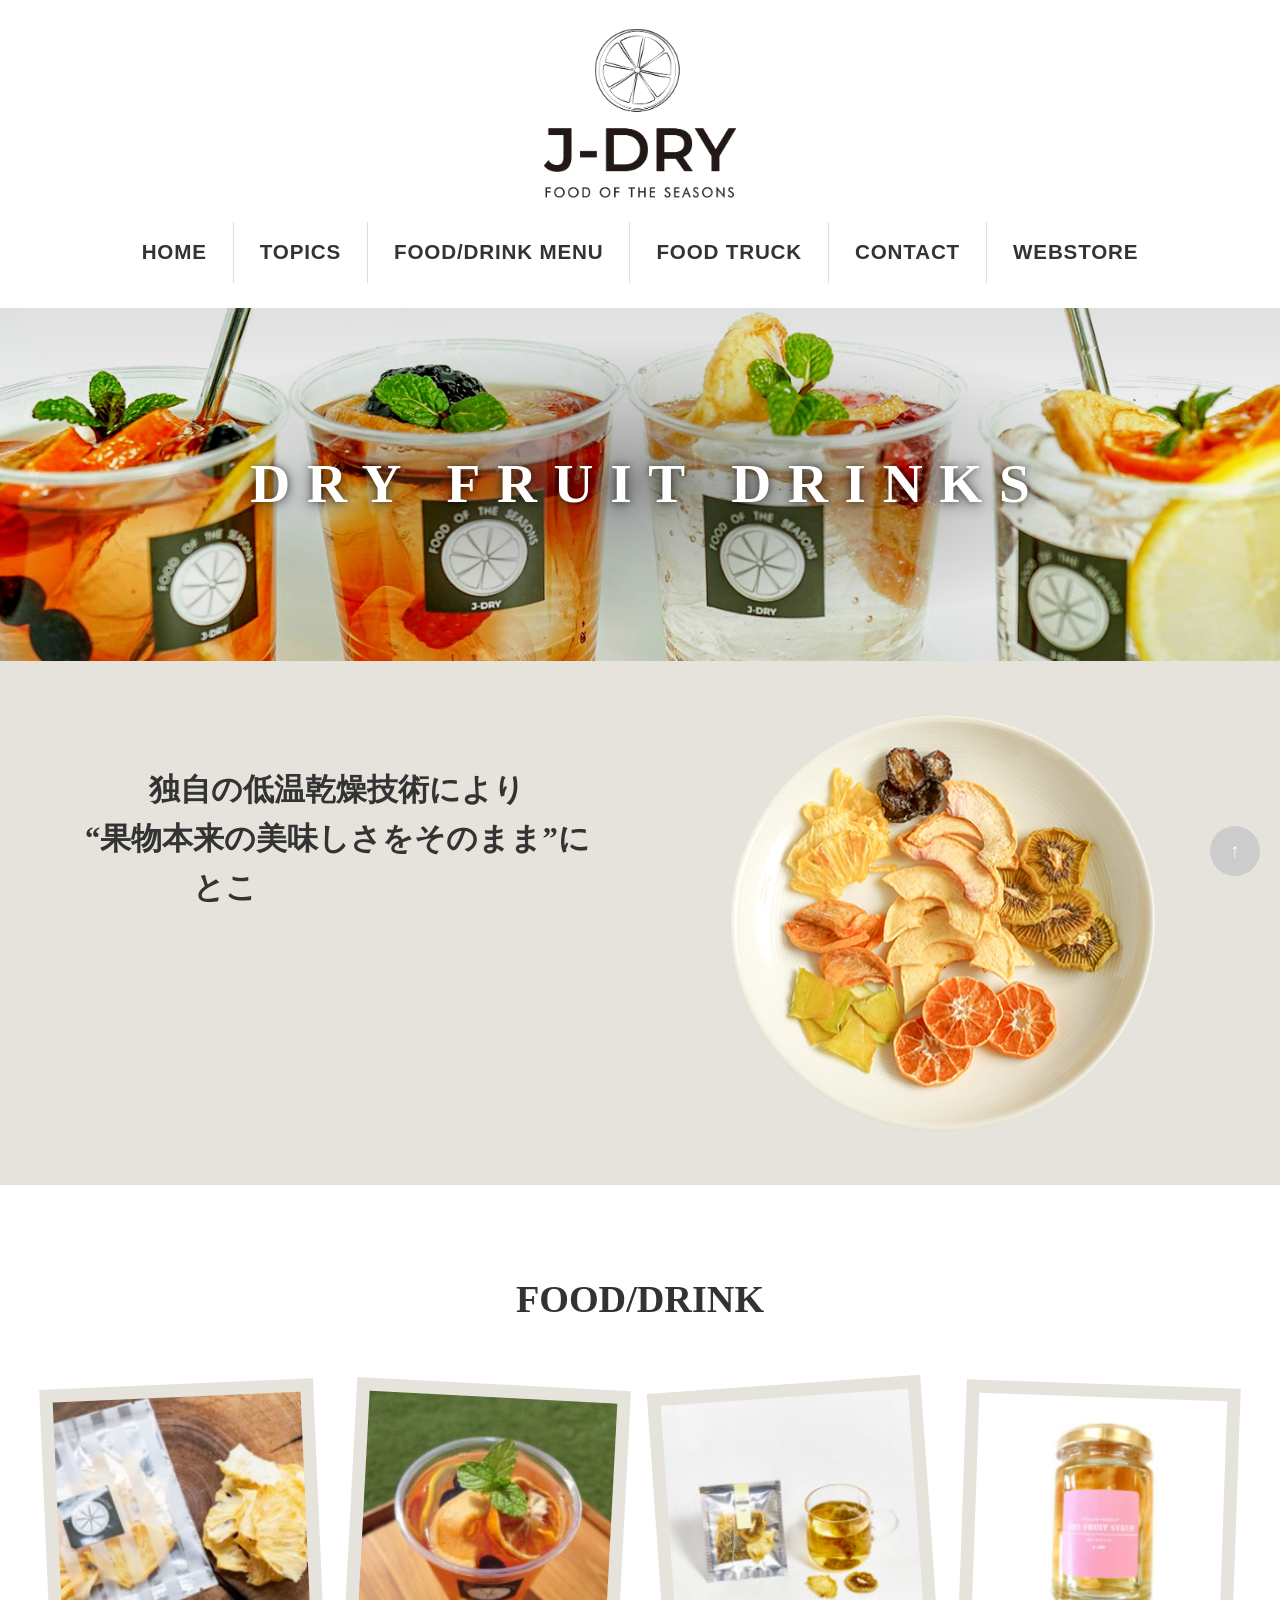
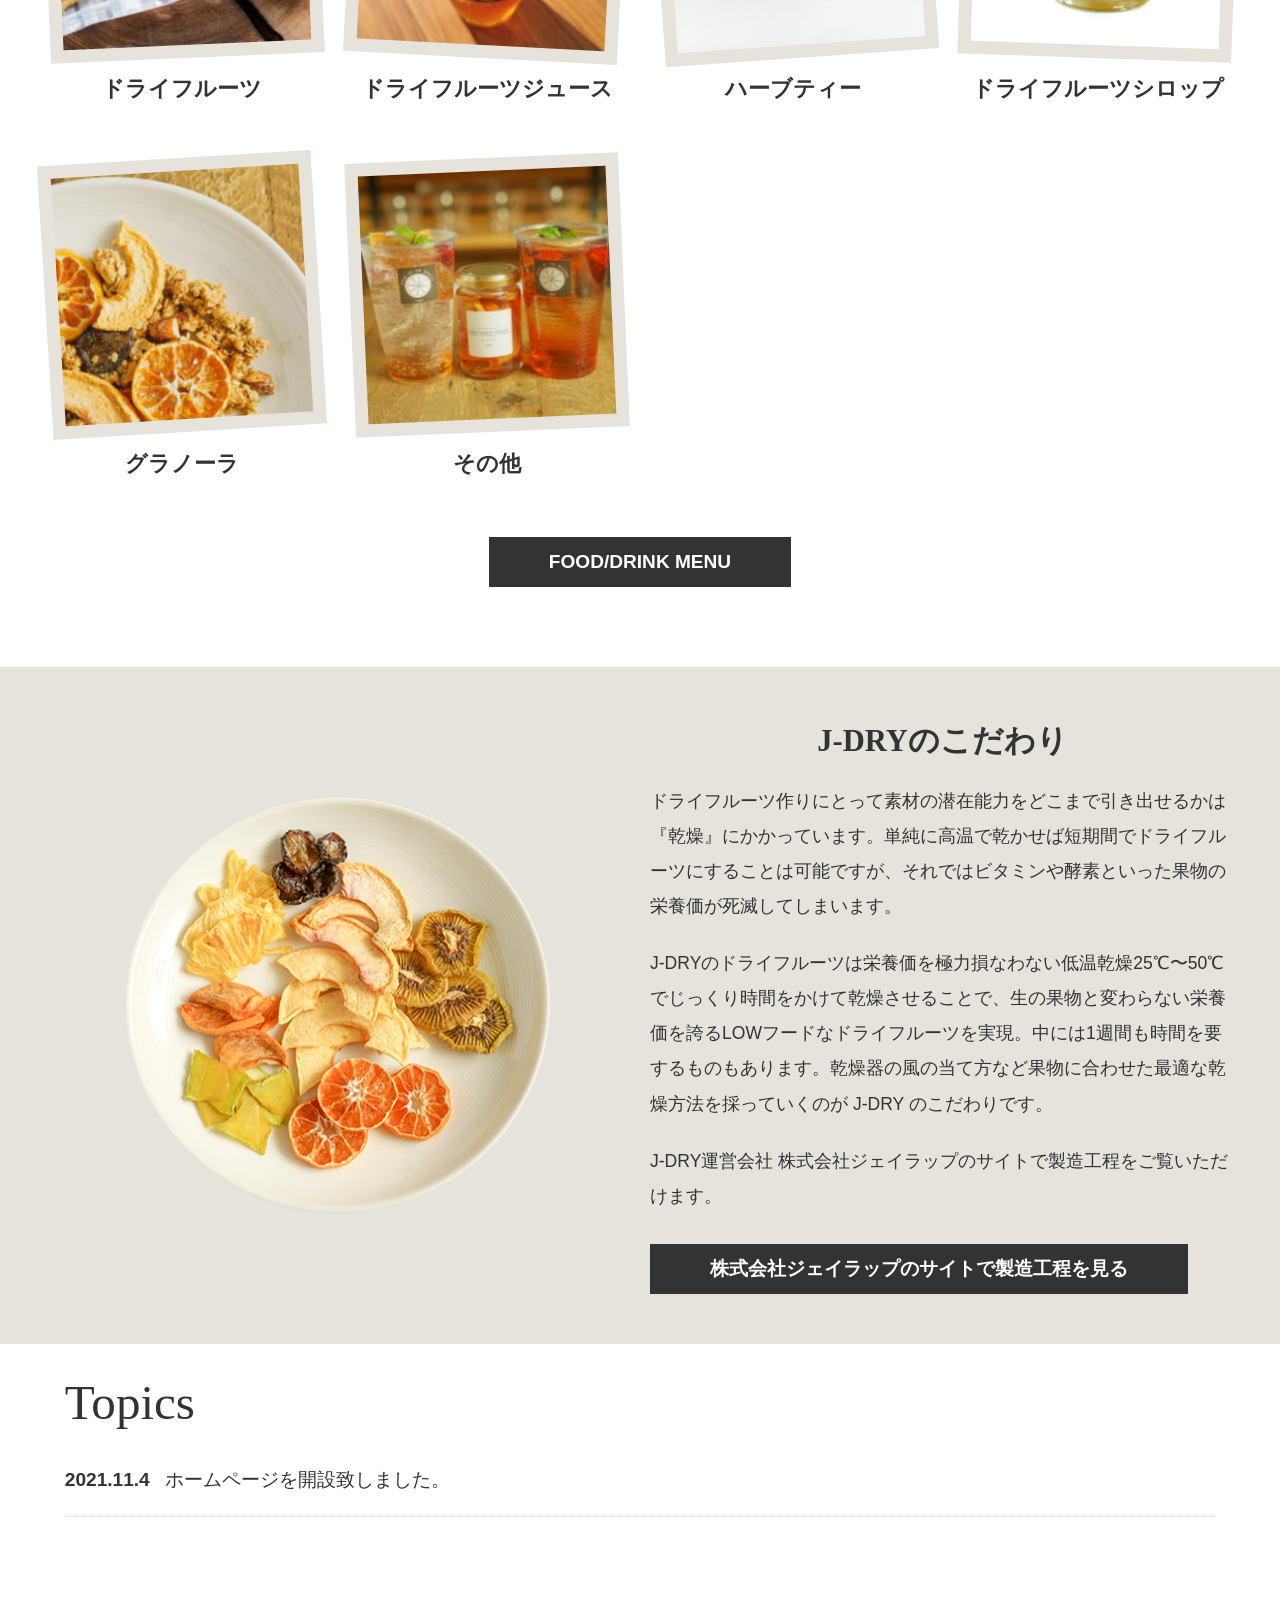
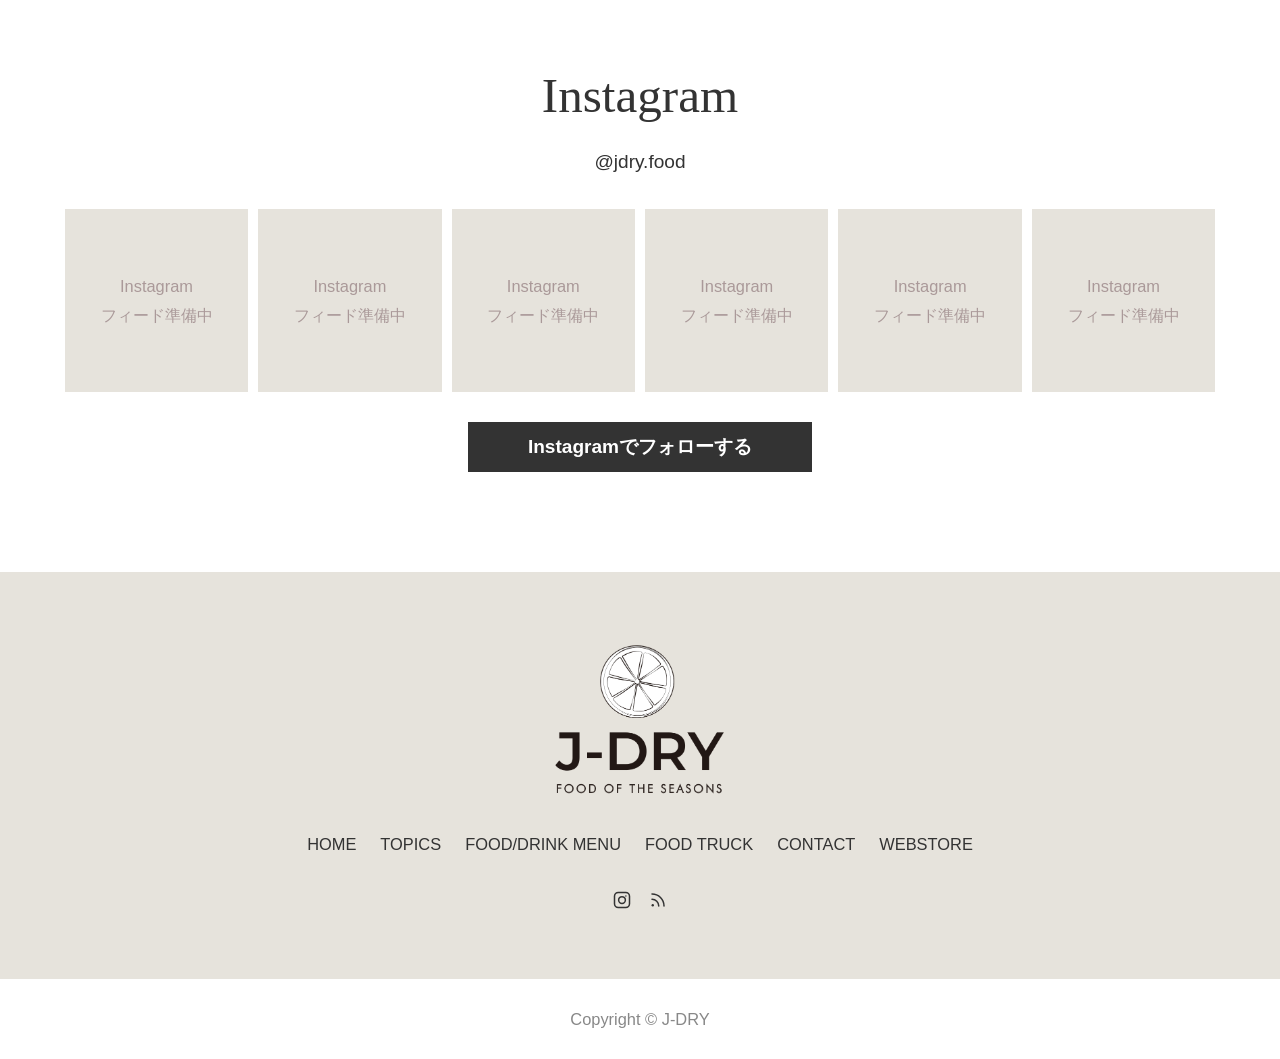
==== commit b8228c03: "SEO/AIO/LLMO：JSON-LD・h1・faviconを入れる（見た目は不変） 2026-09-08 の横断点検で J-DRY は「D分野ほぼ空」だったが、 本日「入れ替える」と方針が決まった" ====
--- a/index.html
+++ b/index.html
@@ -18,6 +18,52 @@
 <meta property="og:image:width" content="1200">
 <meta property="og:image:height" content="630">
 <meta name="twitter:card" content="summary_large_image">
+<link rel="icon" href="/favicon.ico" sizes="any">
+<link rel="apple-touch-icon" href="/apple-touch-icon.png">
+<script type="application/ld+json">
+{
+  "@context": "https://schema.org",
+  "@graph": [
+    {
+      "@type": "Organization",
+      "@id": "https://j-dry.com/#org",
+      "name": "J-DRY",
+      "alternateName": "ジェイドライ",
+      "url": "https://j-dry.com/",
+      "logo": "https://j-dry.com/assets/img/logo-resized.png",
+      "image": "https://j-dry.com/assets/img/ogp.jpg",
+      "description": "独自の低温乾燥技術（25〜50℃）で、果物本来の美味しさをそのままに残すことにこだわった国産原料のドライフルーツのブランド。ドライフルーツのほか、ドライフルーツジュース、シロップ、ハーブティーを扱い、キッチンカーでも出店する。",
+      "email": "miegarden8989@gmail.com",
+      "address": {
+        "@type": "PostalAddress",
+        "addressCountry": "JP",
+        "addressRegion": "福島県",
+        "addressLocality": "須賀川市",
+        "streetAddress": "泉田字作田18-2"
+      },
+      "sameAs": [
+        "https://www.instagram.com/jdry.food/",
+        "https://jdryfood8989.base.shop/"
+      ],
+      "parentOrganization": {
+        "@type": "Organization",
+        "name": "株式会社ジェイラップ",
+        "url": "https://ssl.j-rap.co.jp/"
+      }
+    },
+    {
+      "@type": "WebSite",
+      "@id": "https://j-dry.com/#website",
+      "url": "https://j-dry.com/",
+      "name": "J-DRY",
+      "inLanguage": "ja",
+      "publisher": {
+        "@id": "https://j-dry.com/#org"
+      }
+    }
+  ]
+}
+</script>
 <link rel="stylesheet" href="assets/css/style.css">
 </head>
 <body>
@@ -83,7 +129,7 @@
 <section class="index_band">
   <div class="band_inner">
     <div class="band_text">
-      <h2 class="headline typewriter">独自の低温乾燥技術により<br>“果物本来の美味しさをそのまま”に<br>とことんこだわった<br>「国産原料のドライフルーツ」</h2>
+      <h1 class="headline typewriter">独自の低温乾燥技術により<br>“果物本来の美味しさをそのまま”に<br>とことんこだわった<br>「国産原料のドライフルーツ」</h1>
       <p class="desc lead">とことんこだわった国産原料のドライフルーツを、素材そのままの美味しさでお届けします。</p>
     </div>
     <div class="band_image spin-box"><img class="spin-in" src="assets/img/top-contents_01.png" alt="J-DRY ドライフルーツ" width="580"></div>
--- a/assets/css/style.css
+++ b/assets/css/style.css
@@ -93,6 +93,7 @@
 #main_image img{ width:100%; display:block; }
 /* ベージュ帯（CONTACT / FOOD TRUCK など） */
 #main_image3{ background:var(--beige); text-align:center; }
+#main_image3 h1,
 #main_image3 h2{ height:200px; line-height:200px; font-size:1.714rem; font-weight:bold; font-family:var(--mincho); }
 
 /* パンくず */
@@ -688,6 +689,7 @@
 
   /* --- ページ見出し帯・パンくず (本物 #main_image3: padding40px 15px・21px) --- */
   #main_image3{ padding:40px 15px; }
+  #main_image3 h1,
   #main_image3 h2{ height:auto; line-height:1.6; font-size:1.5rem; }
   .breadcrumb{ font-size:0.86rem; padding:12px 0; }
 
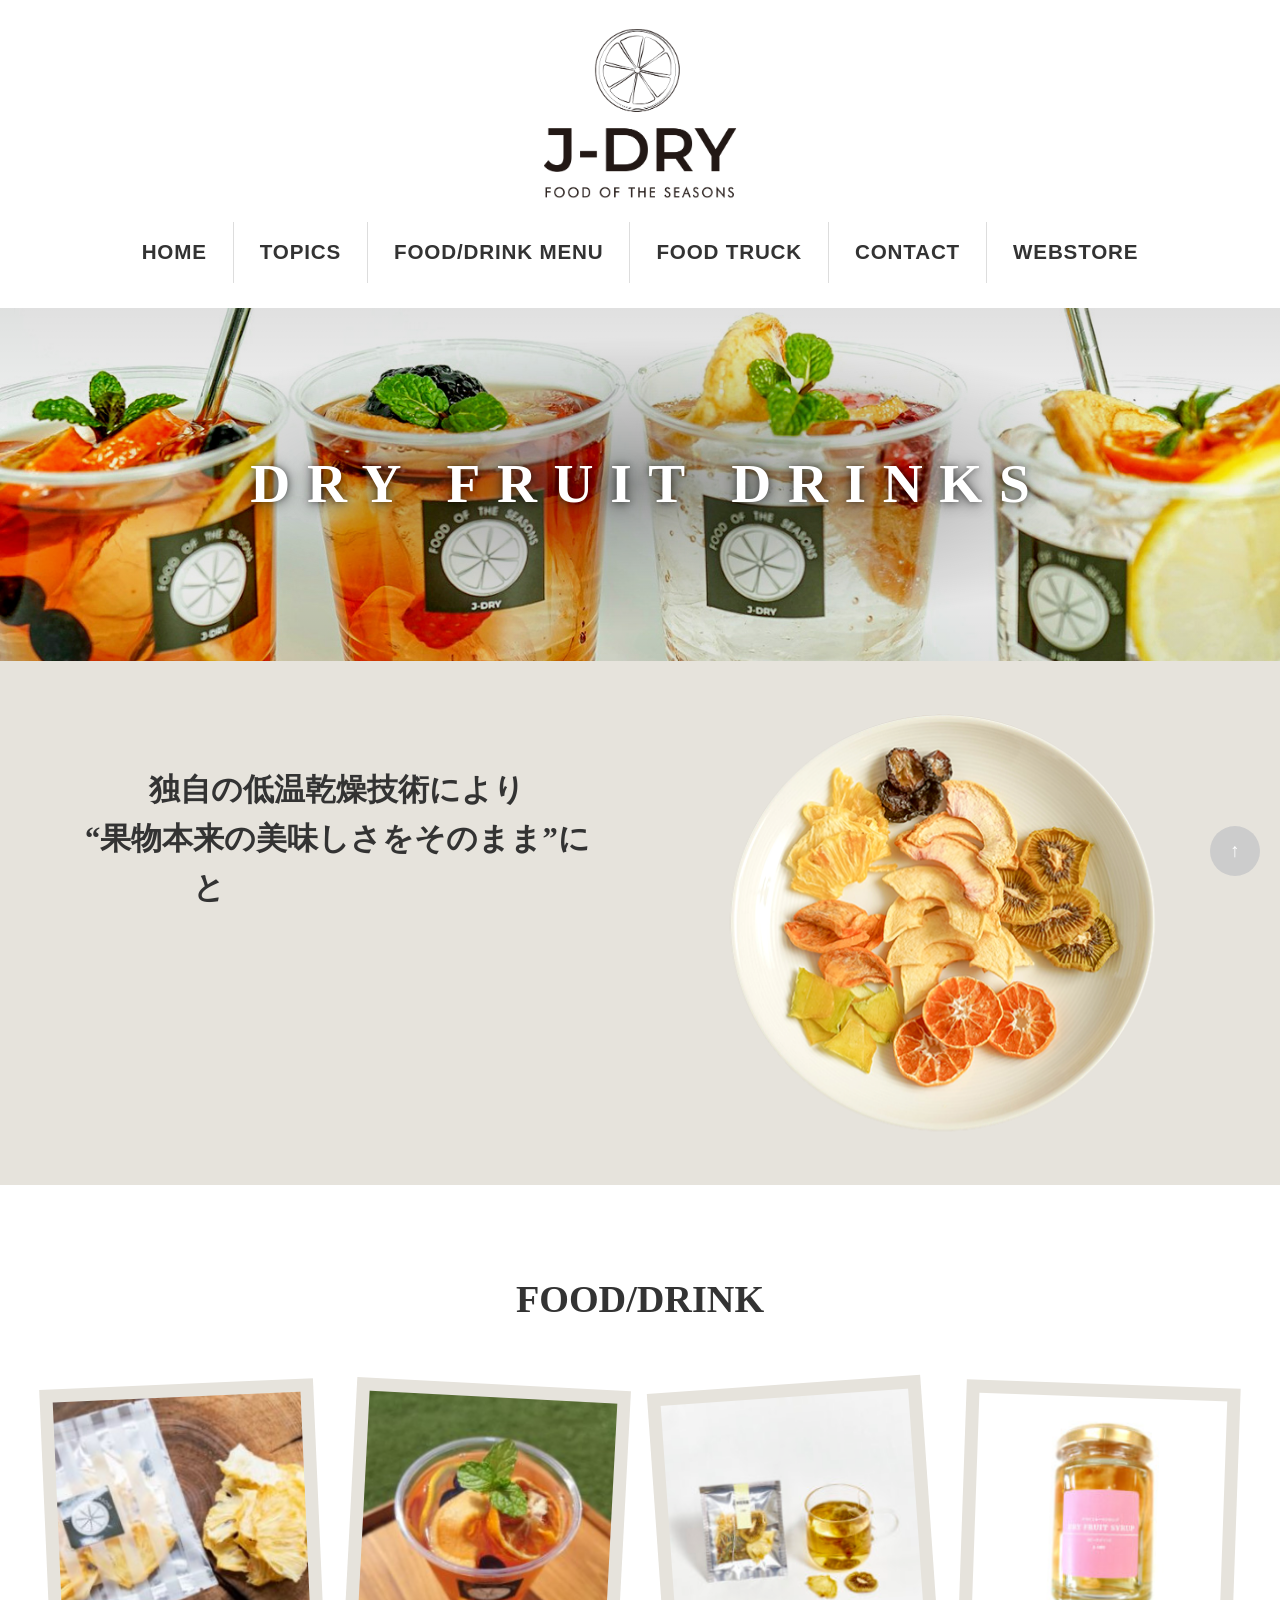
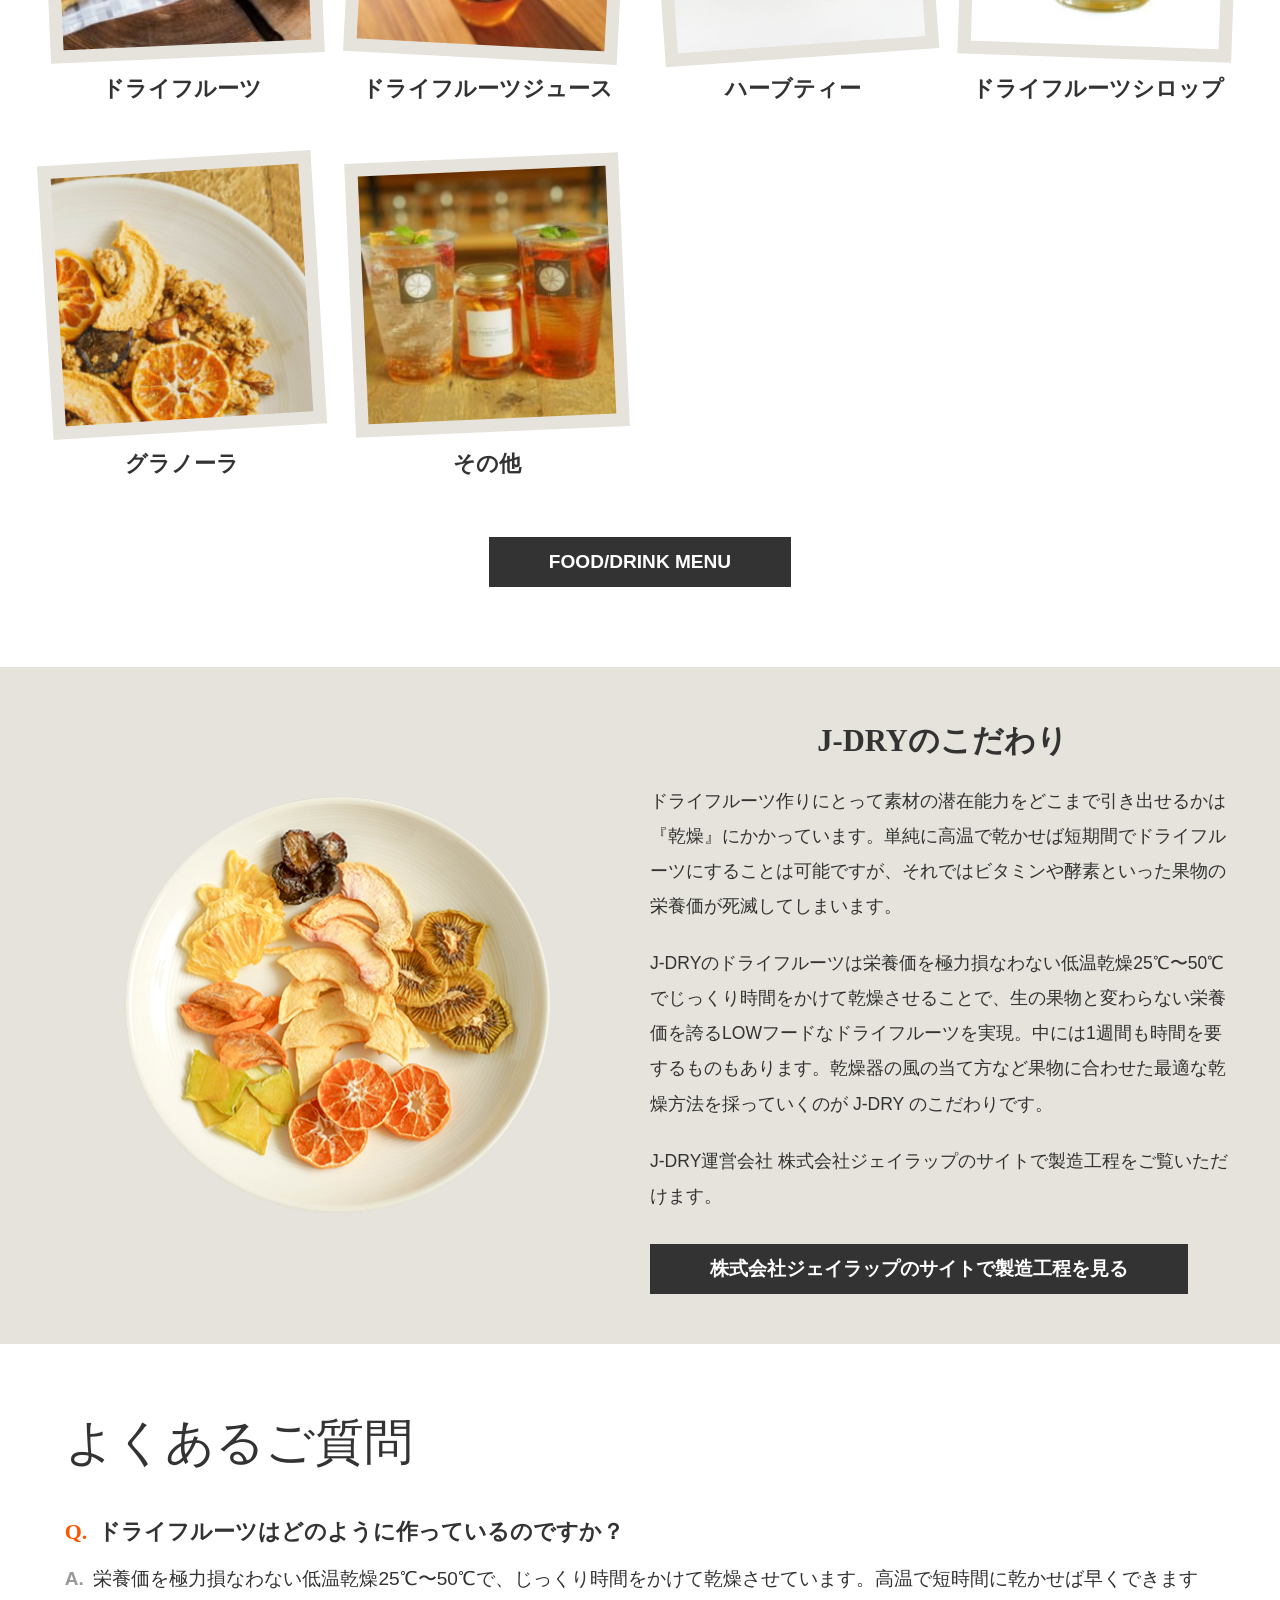
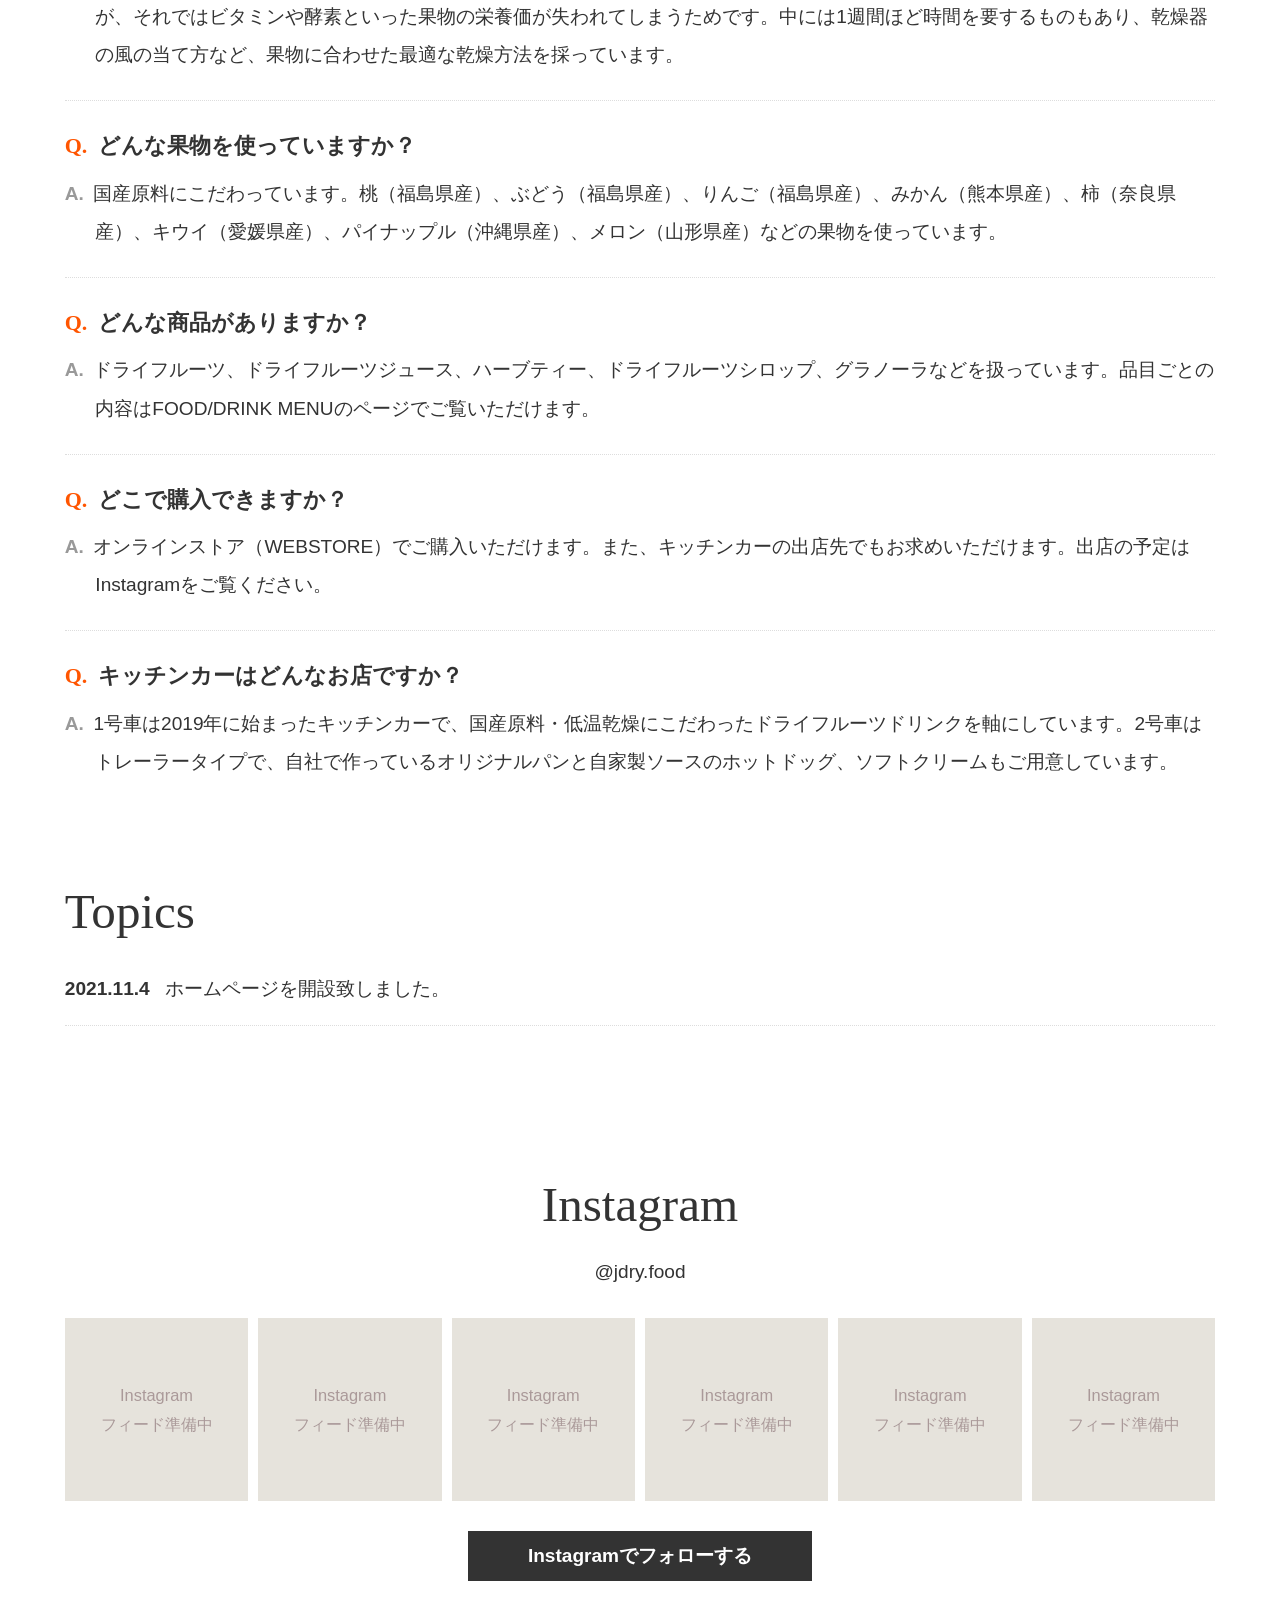
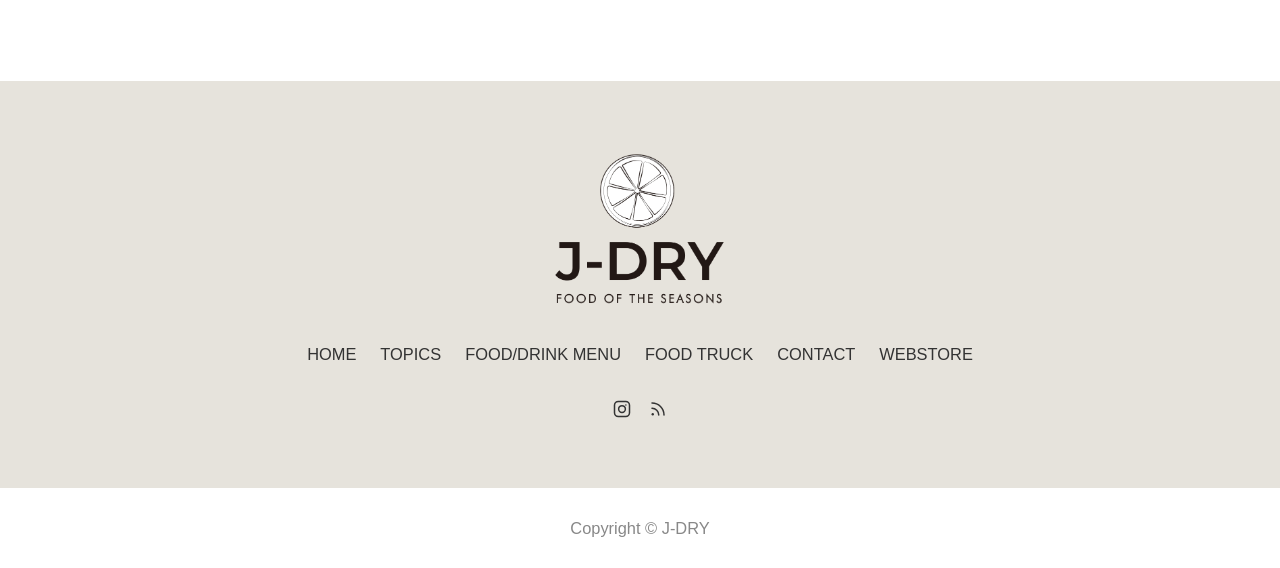
==== commit ed23372e: "トップに「よくあるご質問」5問と FAQPage を追加（社長GO 2026-09-09） AIO/LLMO の最大のレバー。AI検索は「事実が書いてある店」を選ぶ。  - 5問＝作り方（低温乾燥25" ====
--- a/index.html
+++ b/index.html
@@ -60,6 +60,52 @@
       "publisher": {
         "@id": "https://j-dry.com/#org"
       }
+    },
+    {
+      "@type": "FAQPage",
+      "@id": "https://j-dry.com/#faq",
+      "mainEntity": [
+        {
+          "@type": "Question",
+          "name": "ドライフルーツはどのように作っているのですか？",
+          "acceptedAnswer": {
+            "@type": "Answer",
+            "text": "栄養価を極力損なわない低温乾燥25℃〜50℃で、じっくり時間をかけて乾燥させています。高温で短時間に乾かせば早くできますが、それではビタミンや酵素といった果物の栄養価が失われてしまうためです。中には1週間ほど時間を要するものもあり、乾燥器の風の当て方など、果物に合わせた最適な乾燥方法を採っています。"
+          }
+        },
+        {
+          "@type": "Question",
+          "name": "どんな果物を使っていますか？",
+          "acceptedAnswer": {
+            "@type": "Answer",
+            "text": "国産原料にこだわっています。桃（福島県産）、ぶどう（福島県産）、りんご（福島県産）、みかん（熊本県産）、柿（奈良県産）、キウイ（愛媛県産）、パイナップル（沖縄県産）、メロン（山形県産）などの果物を使っています。"
+          }
+        },
+        {
+          "@type": "Question",
+          "name": "どんな商品がありますか？",
+          "acceptedAnswer": {
+            "@type": "Answer",
+            "text": "ドライフルーツ、ドライフルーツジュース、ハーブティー、ドライフルーツシロップ、グラノーラなどを扱っています。品目ごとの内容はFOOD/DRINK MENUのページでご覧いただけます。"
+          }
+        },
+        {
+          "@type": "Question",
+          "name": "どこで購入できますか？",
+          "acceptedAnswer": {
+            "@type": "Answer",
+            "text": "オンラインストア（WEBSTORE）でご購入いただけます。また、キッチンカーの出店先でもお求めいただけます。出店の予定はInstagramをご覧ください。"
+          }
+        },
+        {
+          "@type": "Question",
+          "name": "キッチンカーはどんなお店ですか？",
+          "acceptedAnswer": {
+            "@type": "Answer",
+            "text": "1号車は2019年に始まったキッチンカーで、国産原料・低温乾燥にこだわったドライフルーツドリンクを軸にしています。2号車はトレーラータイプで、自社で作っているオリジナルパンと自家製ソースのホットドッグ、ソフトクリームもご用意しています。"
+          }
+        }
+      ]
     }
   ]
 }
@@ -188,6 +234,34 @@
   </div>
 </section>
 
+<!-- ===== よくあるご質問（★2026-09-09 新設。AI検索・検索結果に事実を拾わせるため。
+     答えはすべてサイト内にある事実のみ。可視の文言と構造化データは同一） ===== -->
+<section class="section_faq">
+  <h2 class="headline">よくあるご質問</h2>
+  <dl class="faq_list">
+    <div class="faq_item">
+      <dt class="faq_q">ドライフルーツはどのように作っているのですか？</dt>
+      <dd class="faq_a">栄養価を極力損なわない低温乾燥25℃〜50℃で、じっくり時間をかけて乾燥させています。高温で短時間に乾かせば早くできますが、それではビタミンや酵素といった果物の栄養価が失われてしまうためです。中には1週間ほど時間を要するものもあり、乾燥器の風の当て方など、果物に合わせた最適な乾燥方法を採っています。</dd>
+    </div>
+    <div class="faq_item">
+      <dt class="faq_q">どんな果物を使っていますか？</dt>
+      <dd class="faq_a">国産原料にこだわっています。桃（福島県産）、ぶどう（福島県産）、りんご（福島県産）、みかん（熊本県産）、柿（奈良県産）、キウイ（愛媛県産）、パイナップル（沖縄県産）、メロン（山形県産）などの果物を使っています。</dd>
+    </div>
+    <div class="faq_item">
+      <dt class="faq_q">どんな商品がありますか？</dt>
+      <dd class="faq_a">ドライフルーツ、ドライフルーツジュース、ハーブティー、ドライフルーツシロップ、グラノーラなどを扱っています。品目ごとの内容はFOOD/DRINK MENUのページでご覧いただけます。</dd>
+    </div>
+    <div class="faq_item">
+      <dt class="faq_q">どこで購入できますか？</dt>
+      <dd class="faq_a">オンラインストア（WEBSTORE）でご購入いただけます。また、キッチンカーの出店先でもお求めいただけます。出店の予定はInstagramをご覧ください。</dd>
+    </div>
+    <div class="faq_item">
+      <dt class="faq_q">キッチンカーはどんなお店ですか？</dt>
+      <dd class="faq_a">1号車は2019年に始まったキッチンカーで、国産原料・低温乾燥にこだわったドライフルーツドリンクを軸にしています。2号車はトレーラータイプで、自社で作っているオリジナルパンと自家製ソースのホットドッグ、ソフトクリームもご用意しています。</dd>
+    </div>
+  </dl>
+</section>
+
 <!-- ===== Topics ===== -->
 <section class="section_topics">
   <h2 class="headline">Topics</h2>
--- a/assets/css/style.css
+++ b/assets/css/style.css
@@ -652,6 +652,13 @@
   .menu_item .title{ grid-area:title; align-self:center; font-size:1.143rem; margin:0; }
   .menu_item .excerpt{ grid-area:excerpt; display:block; font-size:0.86rem; line-height:2; margin:12px 0 0; }
 
+  /* --- よくあるご質問 --- */
+  .section_faq{ width:auto; max-width:100%; padding:40px 15px 10px; }
+  .section_faq .headline{ font-size:1.714rem; font-weight:bold; margin:0 0 20px; }
+  .faq_item{ padding:0 0 20px; margin:0 0 20px; }
+  .faq_q{ font-size:1.05rem; }
+  .faq_a{ font-size:0.93rem; line-height:1.9; }
+
   /* --- HOMEお知らせ (本物 #index_news_blog: サムネ100px左・日付12px・題14px) --- */
   .section_topics{ width:auto; max-width:100%; padding:30px 15px 40px; }
   .section_topics .headline{ font-size:1.714rem; font-weight:bold; margin:0 0 10px; }
@@ -886,3 +893,20 @@
 @media (prefers-reduced-motion: reduce){
   .js-mask .ft_image img{ clip-path:none; transition:none; }
 }
+
+/* =========================================================
+   トップ: よくあるご質問（★2026-09-09 新設）
+   検索とAI検索に事実を拾わせる枠。見出しはTopicsと同じ調子にそろえる。
+========================================================= */
+.section_faq{ width:var(--container); max-width:100%; margin:0 auto; padding:60px 20px 20px; }
+.section_faq .headline{ font-size:2.571rem; font-weight:400; line-height:1.6; margin:0 0 30px; font-family:var(--mincho); }
+.faq_list{ margin:0; }
+.faq_item{ border-bottom:1px dotted var(--beige-line); padding:0 0 26px; margin:0 0 26px; }
+.faq_item:last-child{ border-bottom:none; }
+.faq_q{
+  font-family:var(--mincho); font-size:1.15rem; font-weight:bold; line-height:1.7;
+  margin:0 0 10px; padding-left:1.6em; text-indent:-1.6em;
+}
+.faq_q::before{ content:"Q."; color:var(--accent); font-weight:bold; margin-right:.5em; }
+.faq_a{ margin:0; font-size:1rem; line-height:2; padding-left:1.6em; text-indent:-1.6em; }
+.faq_a::before{ content:"A."; color:#999; font-weight:bold; margin-right:.5em; }
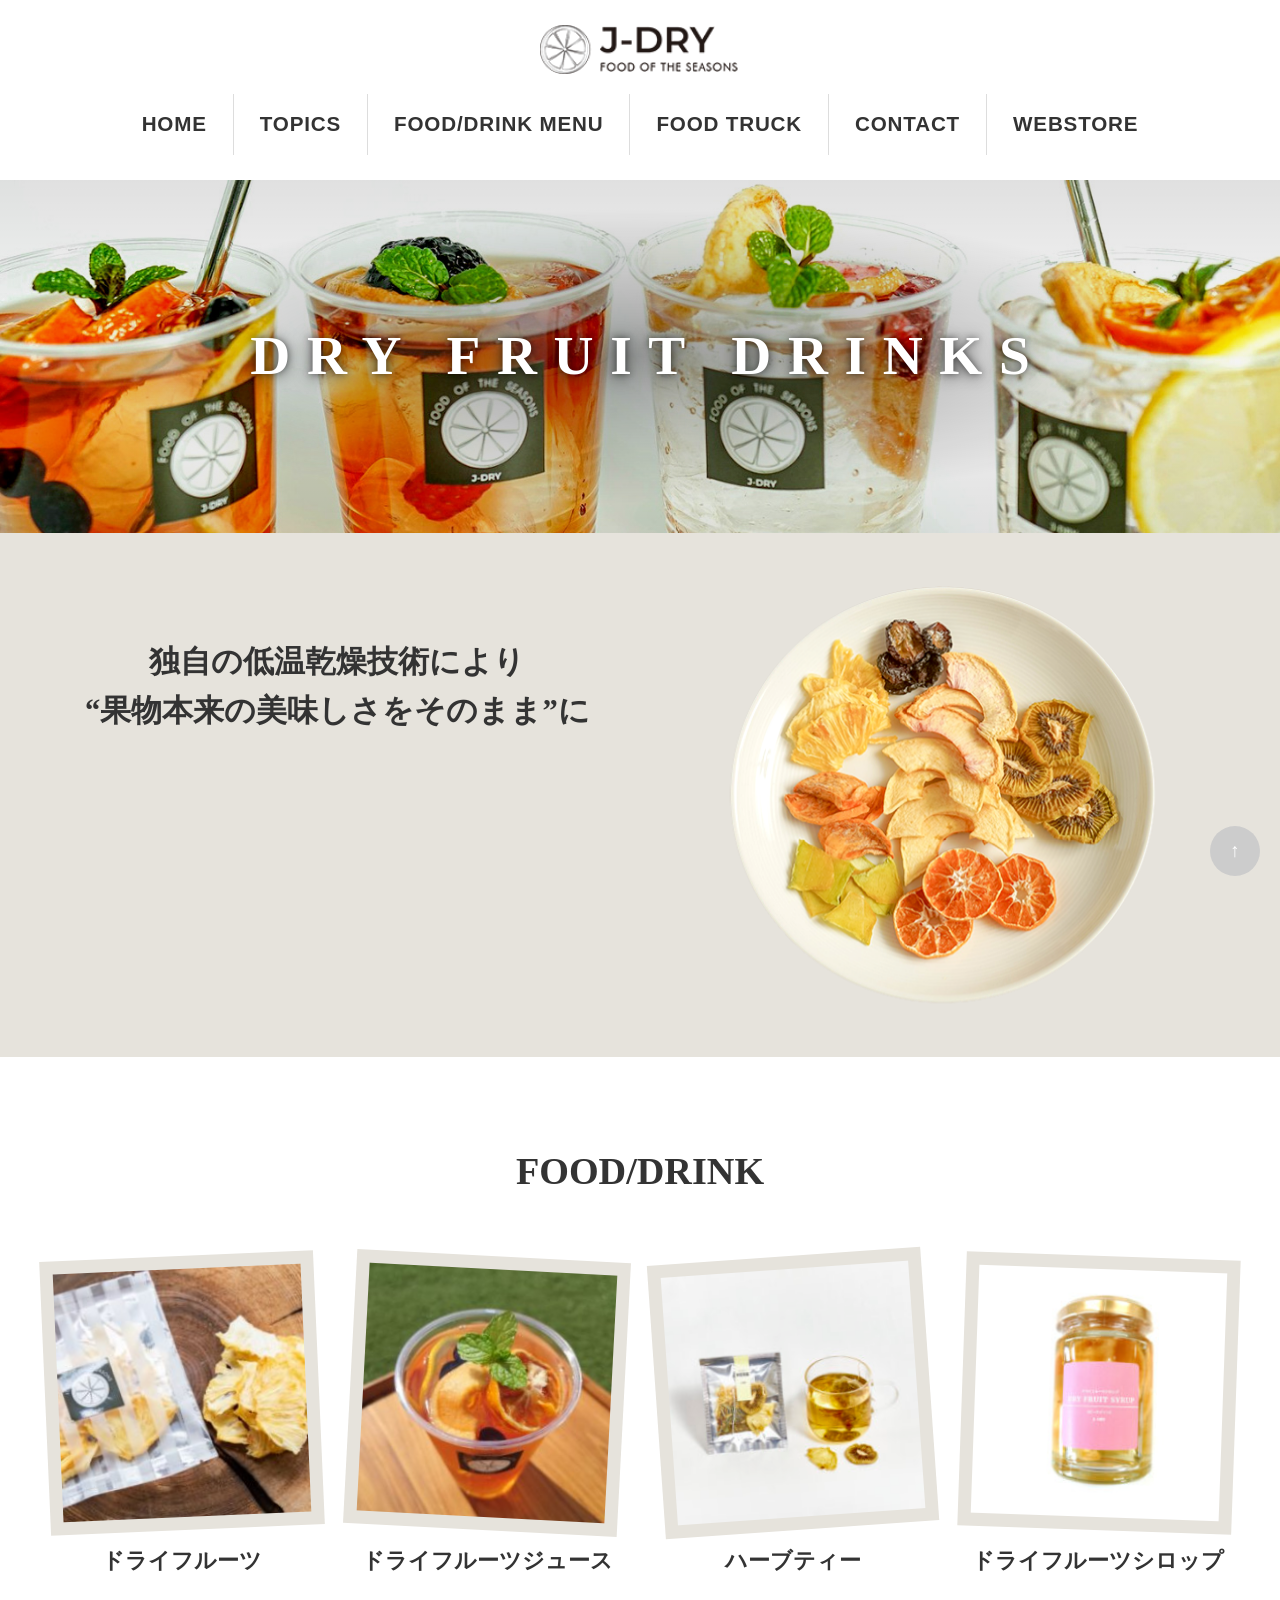
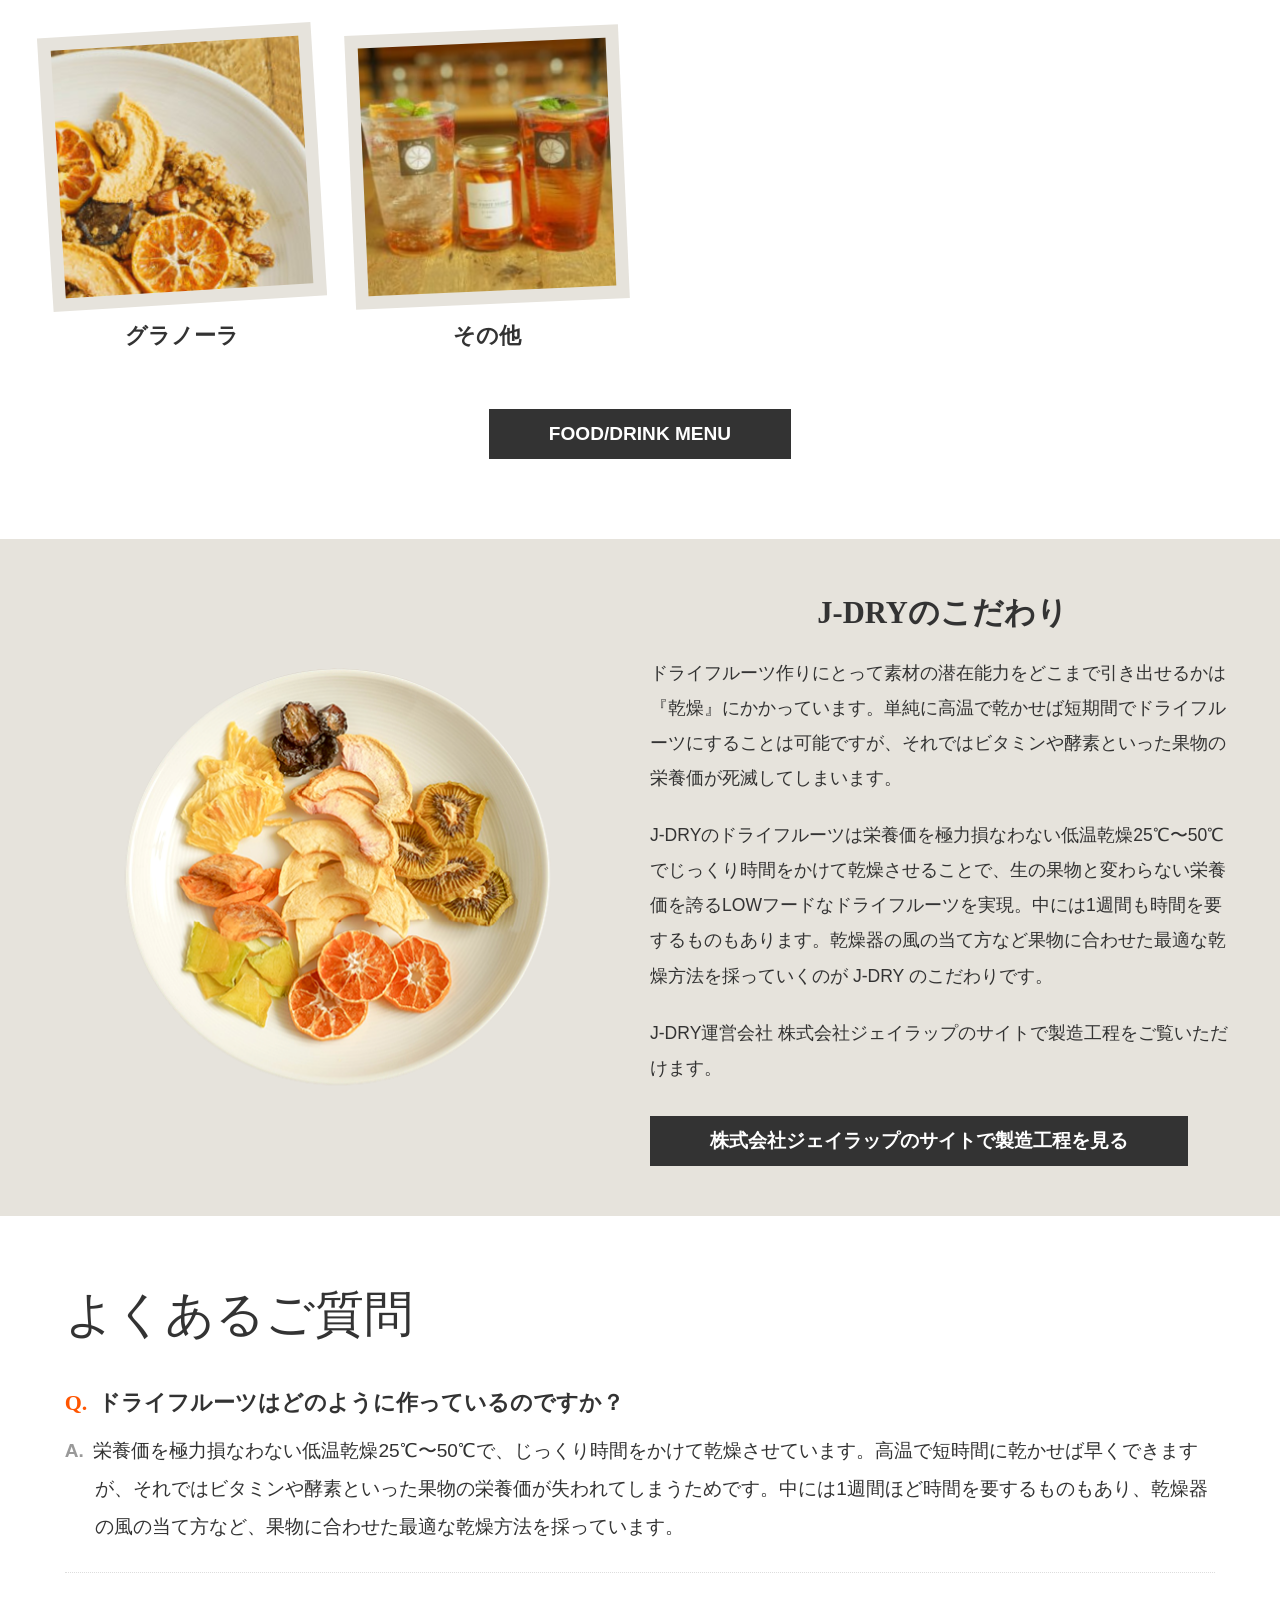
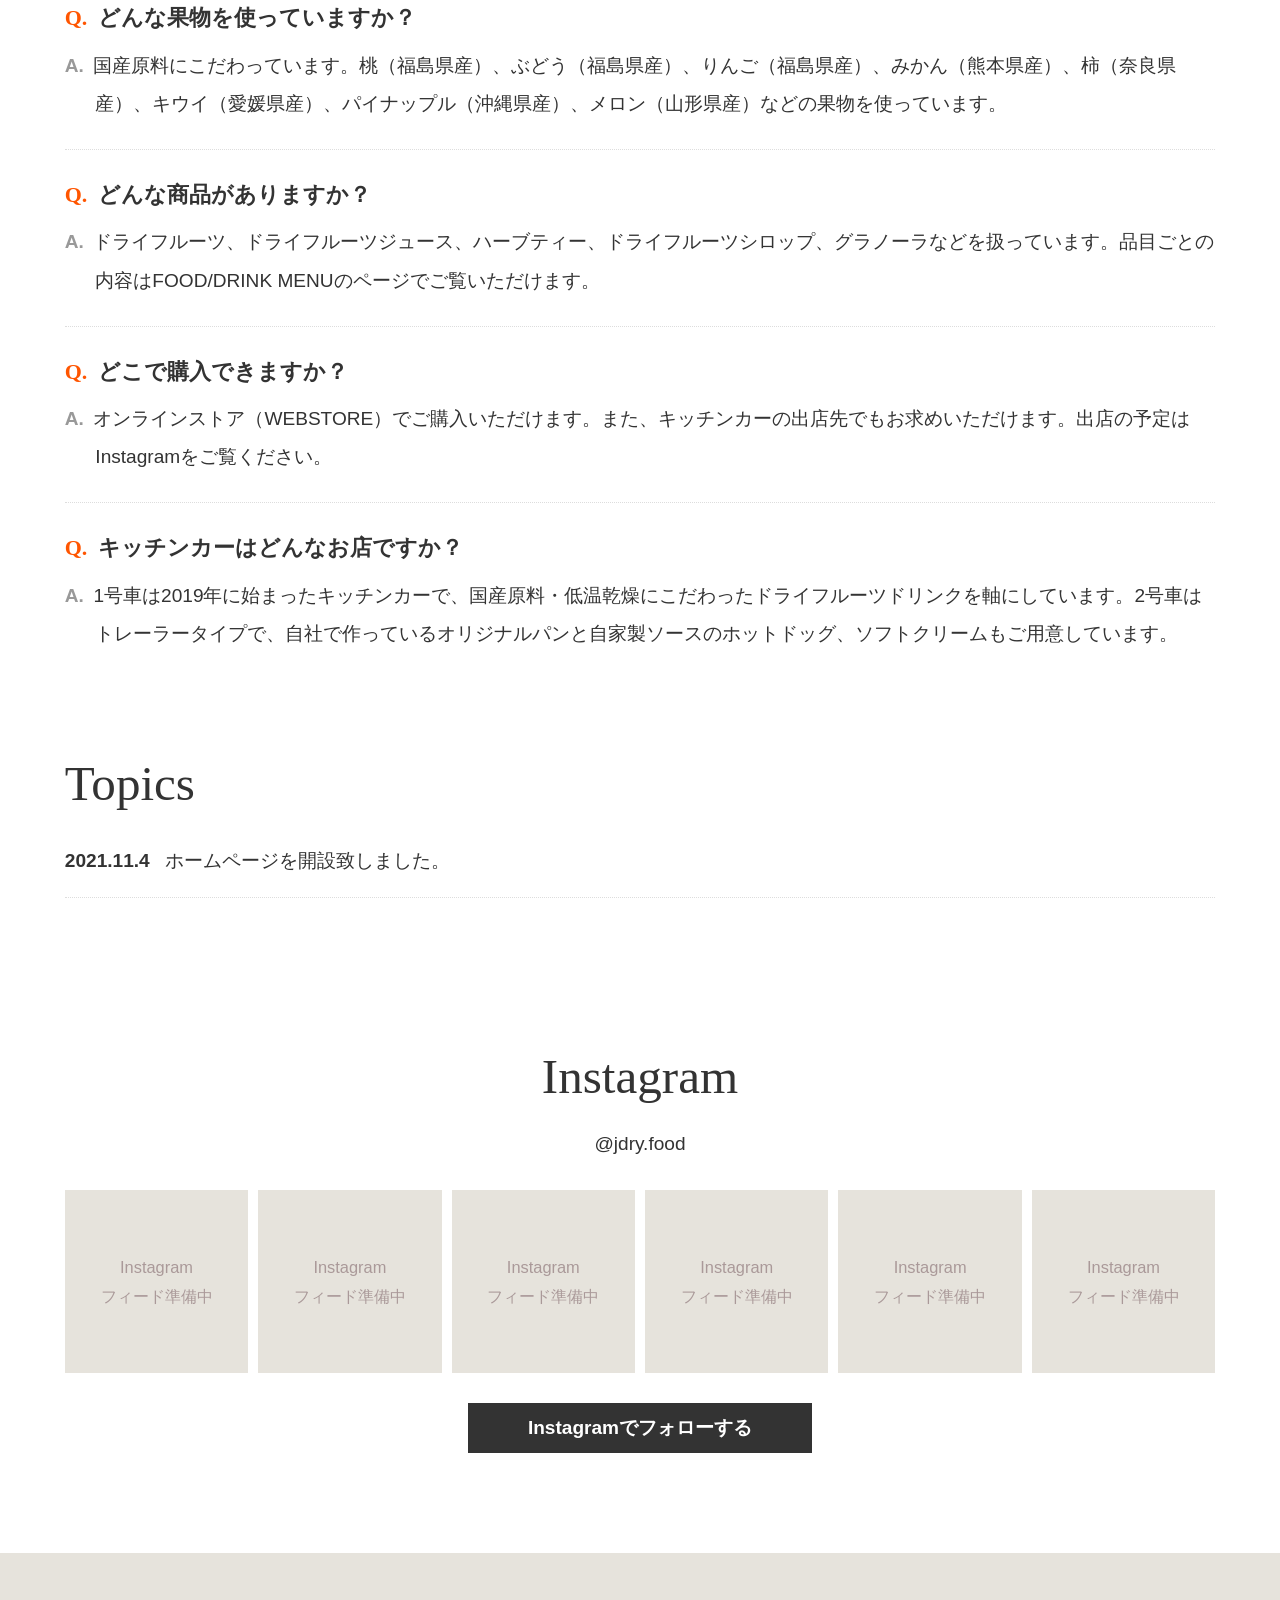
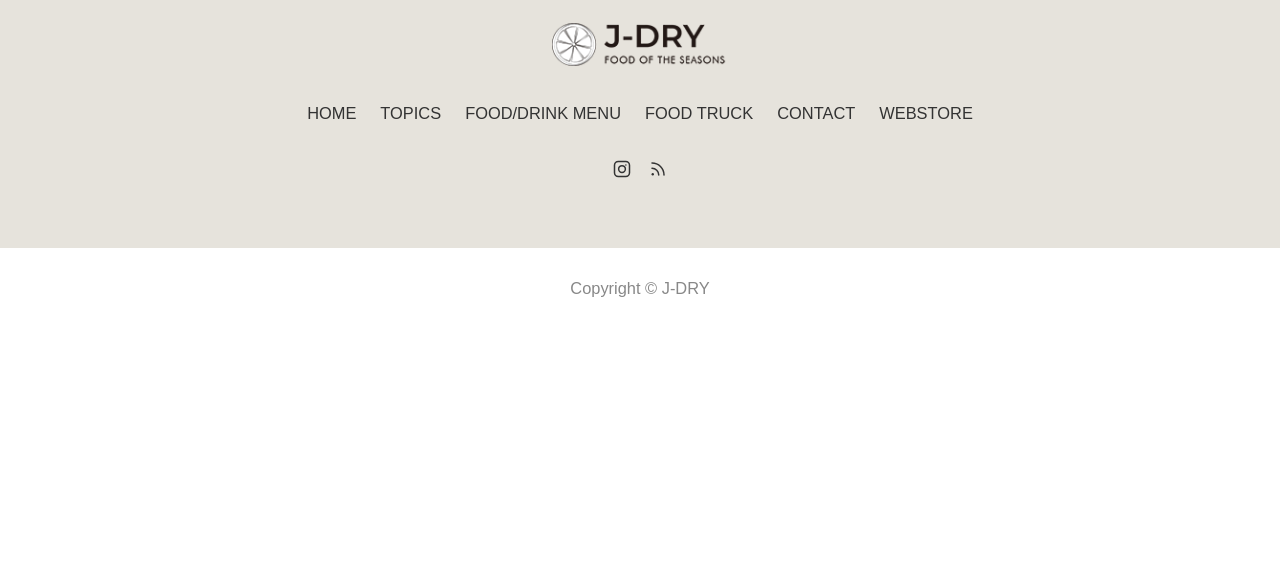
==== commit e9053e98: "トップにオープニングを入れた（白い画面にロゴがゆっくり浮き出て、幕が引く） 社長「オープニング白い画面に真ん中JDRYのロゴがゆっくり浮き出てきて表示されたら、ホーム画面へ」  - トップページだけ。" ====
--- a/index.html
+++ b/index.html
@@ -114,6 +114,14 @@
 </head>
 <body>
 
+<!-- ===== オープニング（社長 2026-09-09「白い画面に真ん中JDRYのロゴがゆっくり浮き出て、
+     表示されたらホーム画面へ」）
+     ★消えるのはCSSのアニメーションだけで行う。JSに頼ると、JSが止まったときに
+       白い画面のまま何も出ないページになる。JSはあと片付け（DOMから外す）だけ。 -->
+<div id="opening" aria-hidden="true">
+  <img src="assets/img/logo-resized.png" width="518" height="459" alt="">
+</div>
+
 <!-- ===== ヘッダー ===== -->
 <header id="header">
   <div id="header_inner">
--- a/assets/css/style.css
+++ b/assets/css/style.css
@@ -51,7 +51,25 @@
 /* =========================================================
    ヘッダー / グローバルナビ
 ========================================================= */
-#header{ position:relative; text-align:center; z-index:20; }
+/* ★2026-09-09 社長指示「ヘッダー固定にして」。
+   ただの sticky だとPCのヘッダーが高く（ロゴ200px＋メニュー）画面を食うので、
+   40px スクロールしたら一段縮める。縮んでもメニューの位置関係は変えない。 */
+#header{
+  position:sticky; top:0; text-align:center; z-index:50;
+  background:#fff;
+  transition:box-shadow .25s ease;
+}
+#header.is-stuck{ box-shadow:0 2px 14px rgba(0,0,0,.09); }
+#header_inner,#logo_image,#logo_image img,.global_menu > ul > li > a{
+  transition:padding .25s ease, margin .25s ease, width .25s ease, font-size .25s ease;
+}
+#header.is-stuck #header_inner{ padding:9px 0; }
+#header.is-stuck #logo_image{ margin-bottom:6px; }
+#header.is-stuck #logo_image img{ width:128px; }
+#header.is-stuck .global_menu > ul > li > a{ padding:9px 22px; font-size:1rem; }
+@media (prefers-reduced-motion: reduce){
+  #header,#header_inner,#logo_image,#logo_image img,.global_menu > ul > li > a{ transition:none; }
+}
 #header_inner{ padding:25px 0; }
 #logo_image{ margin-bottom:20px; }
 /* ★2026-09-09 社長指示でヘッダーロゴを一回り大きく（PC 175→200px） */
@@ -95,6 +113,26 @@
 #main_image3{ background:var(--beige); text-align:center; }
 #main_image3 h1,
 #main_image3 h2{ height:200px; line-height:200px; font-size:1.714rem; font-weight:bold; font-family:var(--mincho); }
+
+/* ★2026-09-09 見出し帯を写真にする版（いまは FOOD TRUCK ページだけ）。
+   他のページはベージュ地のまま。写真の上に文字を置くので、暗い面を重ねて読めるようにする。 */
+#main_image3.mi-photo{
+  position:relative; background-color:#1b1b1b; background-size:cover; background-position:center 62%;
+  background-repeat:no-repeat;
+}
+#main_image3.mi-photo::after{
+  content:""; position:absolute; inset:0;
+  background:linear-gradient(90deg, rgba(12,12,12,.62) 0%, rgba(12,12,12,.30) 55%, rgba(12,12,12,.12) 100%);
+}
+#main_image3.mi-photo h1,
+#main_image3.mi-photo h2{ position:relative; z-index:1; color:#fff; letter-spacing:.08em;
+  text-shadow:0 2px 12px rgba(0,0,0,.45); }
+#main_image3.mi-truck1{ background-image:url("../img/mainvisual/mainvisual_truck1.jpg"); }
+@media (max-width:820px){
+  /* スマホは横長すぎるとトラックが切れるので、縦向きの写真に差し替える */
+  #main_image3.mi-truck1{ background-image:url("../img/mainvisual/sp_mainvisual_truck1.jpg");
+    background-position:center 55%; }
+}
 
 /* パンくず */
 .breadcrumb{ font-size:0.86rem; color:#888; padding:15px 0; }
@@ -446,6 +484,26 @@
 }
 .js-bounce .ft_row.is-bounced .ft_title{ opacity:1; transform:scale(1); }
 
+/* ★2026-09-09 社長「丸型の黒ラベルは常に揺れているようにして」。
+   ゆっくり左右に傾くだけ。±1.5度／4.2秒＝「よく見ると揺れている」程度に留める。
+   ★transform は1つしか持てないので、バウンスで着地しきってから揺らし始める
+     （着地は .72s。0.9秒待ってから animation に渡す）。
+     ここを同時にかけると、バウンスか揺れのどちらかが消える（2026-09-08の教訓と同じ）。 */
+@keyframes ft_sway{
+  0%,100%{ transform:rotate(-1.5deg); }
+  50%    { transform:rotate(1.5deg); }
+}
+/* JSが動かない時は最初から揺れる（バッジは見えているので） */
+.ft_head .ft_title{ animation:ft_sway 4.2s ease-in-out infinite; }
+/* JSが動く時は、着地するまで揺らさない */
+.js-bounce .ft_head .ft_title{ animation:none; }
+.js-bounce .ft_row.is-bounced .ft_title{ animation:ft_sway 4.2s ease-in-out .9s infinite; }
+
+@media (prefers-reduced-motion: reduce){
+  .ft_head .ft_title,
+  .js-bounce .ft_row.is-bounced .ft_title{ animation:none; }
+}
+
 /* ★2026-09-08 社長「テナントは丸形に文字がギリギリ」
    「2021年〜2025年」「テナント」は他より字数が多い。この枠だけ文字を落として余白を作る。 */
 /* ★詳細度を .ft_row .headline と同じにすると書き順で負けるので、クラスを2つ重ねて確実に勝たせる */
@@ -574,7 +632,12 @@
   ===================================================== */
 
   /* --- ヘッダー: ロゴ左（横型ロゴ・高さ20px）＋ハンバーガー右 --- */
+  /* ★固定ヘッダーの続き（2026-09-09）。スマホは60pxのまま貼り付く。
+     縮める処理はしない（もともと低いため）。開いたメニューは画面内で送れるようにする。 */
   #header{ height:60px; text-align:left; }
+  #header.is-stuck #header_inner{ padding:0; }
+  #header.is-stuck #logo_image{ margin:0; padding-left:15px; }
+  #header.is-stuck #logo_image img{ height:24px; width:auto; }
   #header_inner{ display:flex; align-items:center; height:60px; padding:0; }
   #logo_image{ margin:0; padding-left:15px; }
   #logo_image img{ height:24px; width:auto; } /* ★2026-09-09 一回り大きく（20→24px） */
@@ -910,3 +973,30 @@
 .faq_q::before{ content:"Q."; color:var(--accent); font-weight:bold; margin-right:.5em; }
 .faq_a{ margin:0; font-size:1rem; line-height:2; padding-left:1.6em; text-indent:-1.6em; }
 .faq_a::before{ content:"A."; color:#999; font-weight:bold; margin-right:.5em; }
+
+/* =========================================================
+   オープニング（★2026-09-09 社長「白い画面に真ん中JDRYのロゴがゆっくり浮き出てきて、
+   表示されたらホーム画面へ」）。トップページだけ。
+   ・**消えるところまでCSSだけで完結させる**。JSが動かなくても必ず開く＝白いまま固まらない
+   ・ロゴ1.4秒でゆっくり浮き出る → 0.5秒見せる → 0.8秒で幕が引く（合計およそ2.7秒）
+   ・「動きを減らす」設定の方には出さない
+========================================================= */
+#opening{
+  position:fixed; inset:0; z-index:9999; background:#fff;
+  display:flex; align-items:center; justify-content:center;
+  animation:op_curtain .8s ease 1.9s forwards;
+}
+#opening img{
+  width:min(260px,46vw); height:auto;
+  opacity:0; transform:translateY(12px) scale(.98);
+  animation:op_logo 1.4s cubic-bezier(.22,.68,.28,1) .25s forwards;
+}
+@keyframes op_logo{
+  to{ opacity:1; transform:translateY(0) scale(1); }
+}
+@keyframes op_curtain{
+  to{ opacity:0; visibility:hidden; }
+}
+@media (prefers-reduced-motion: reduce){
+  #opening{ display:none; }
+}
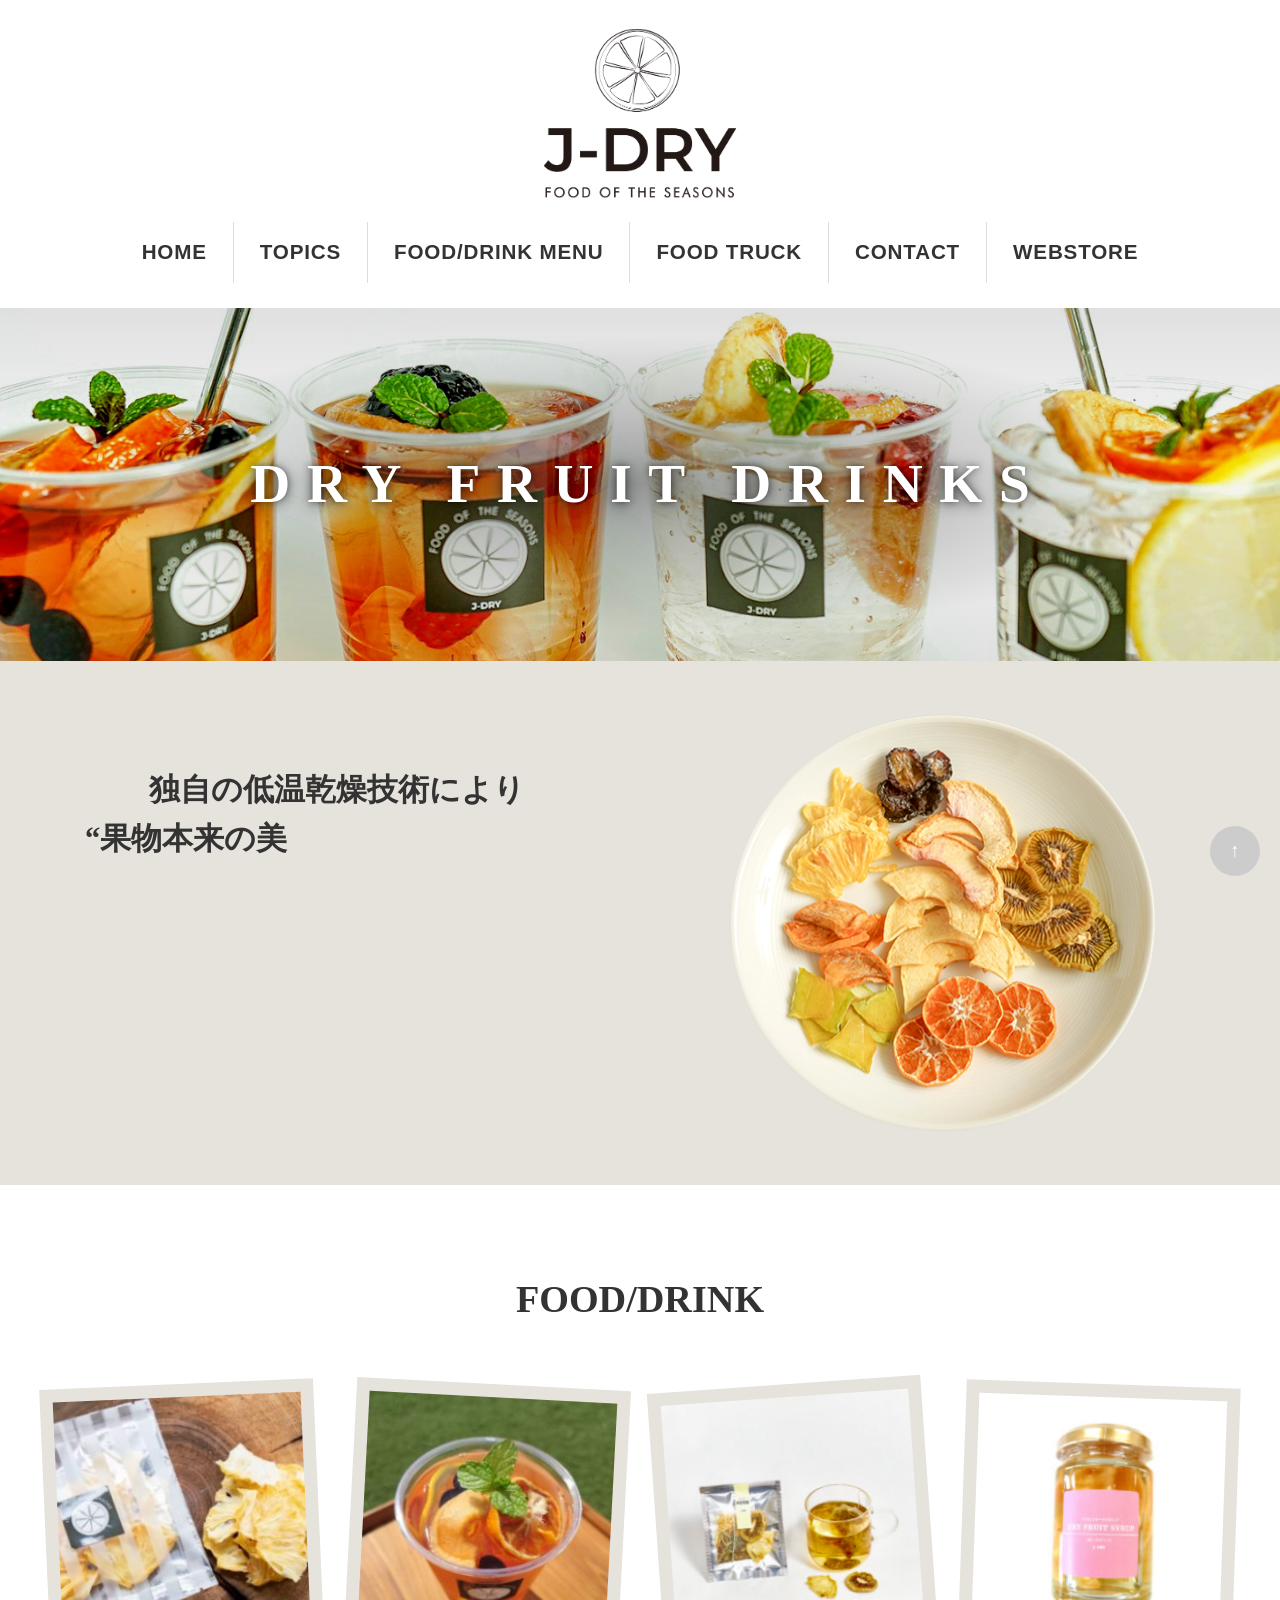
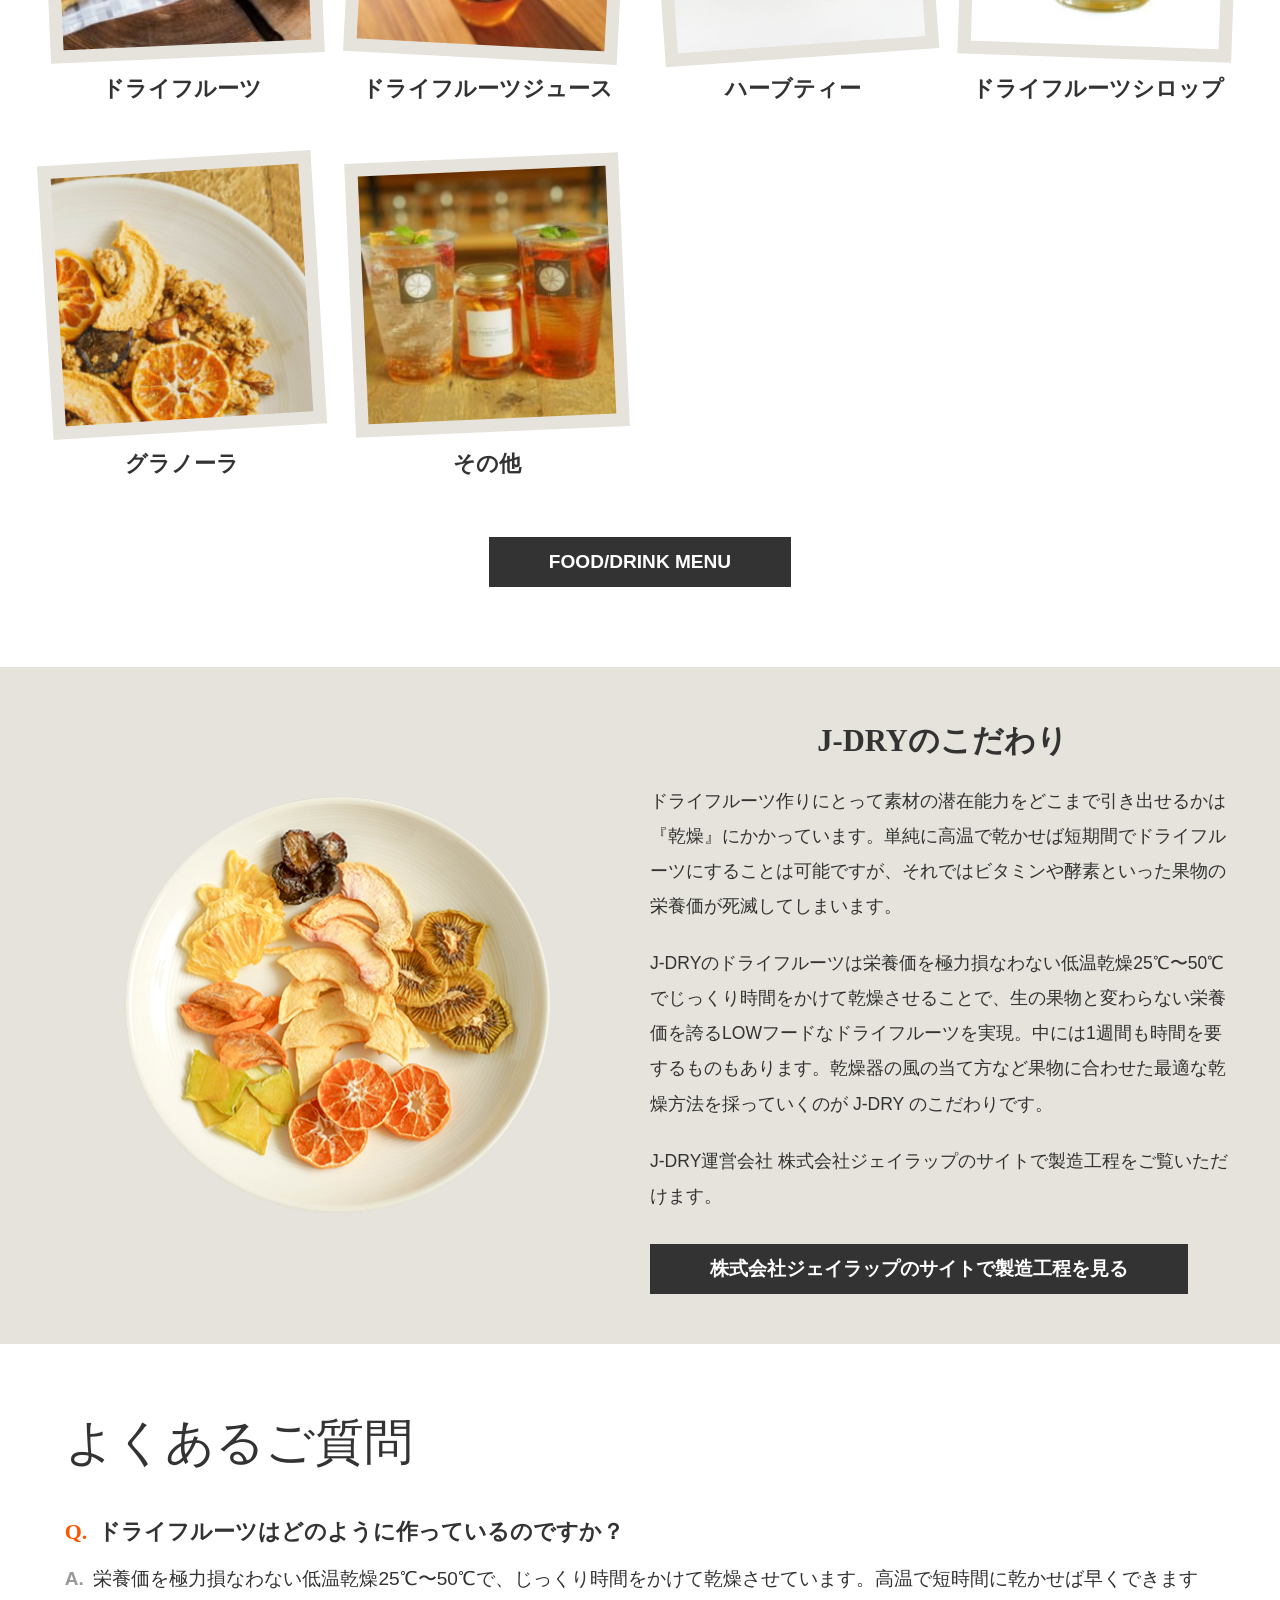
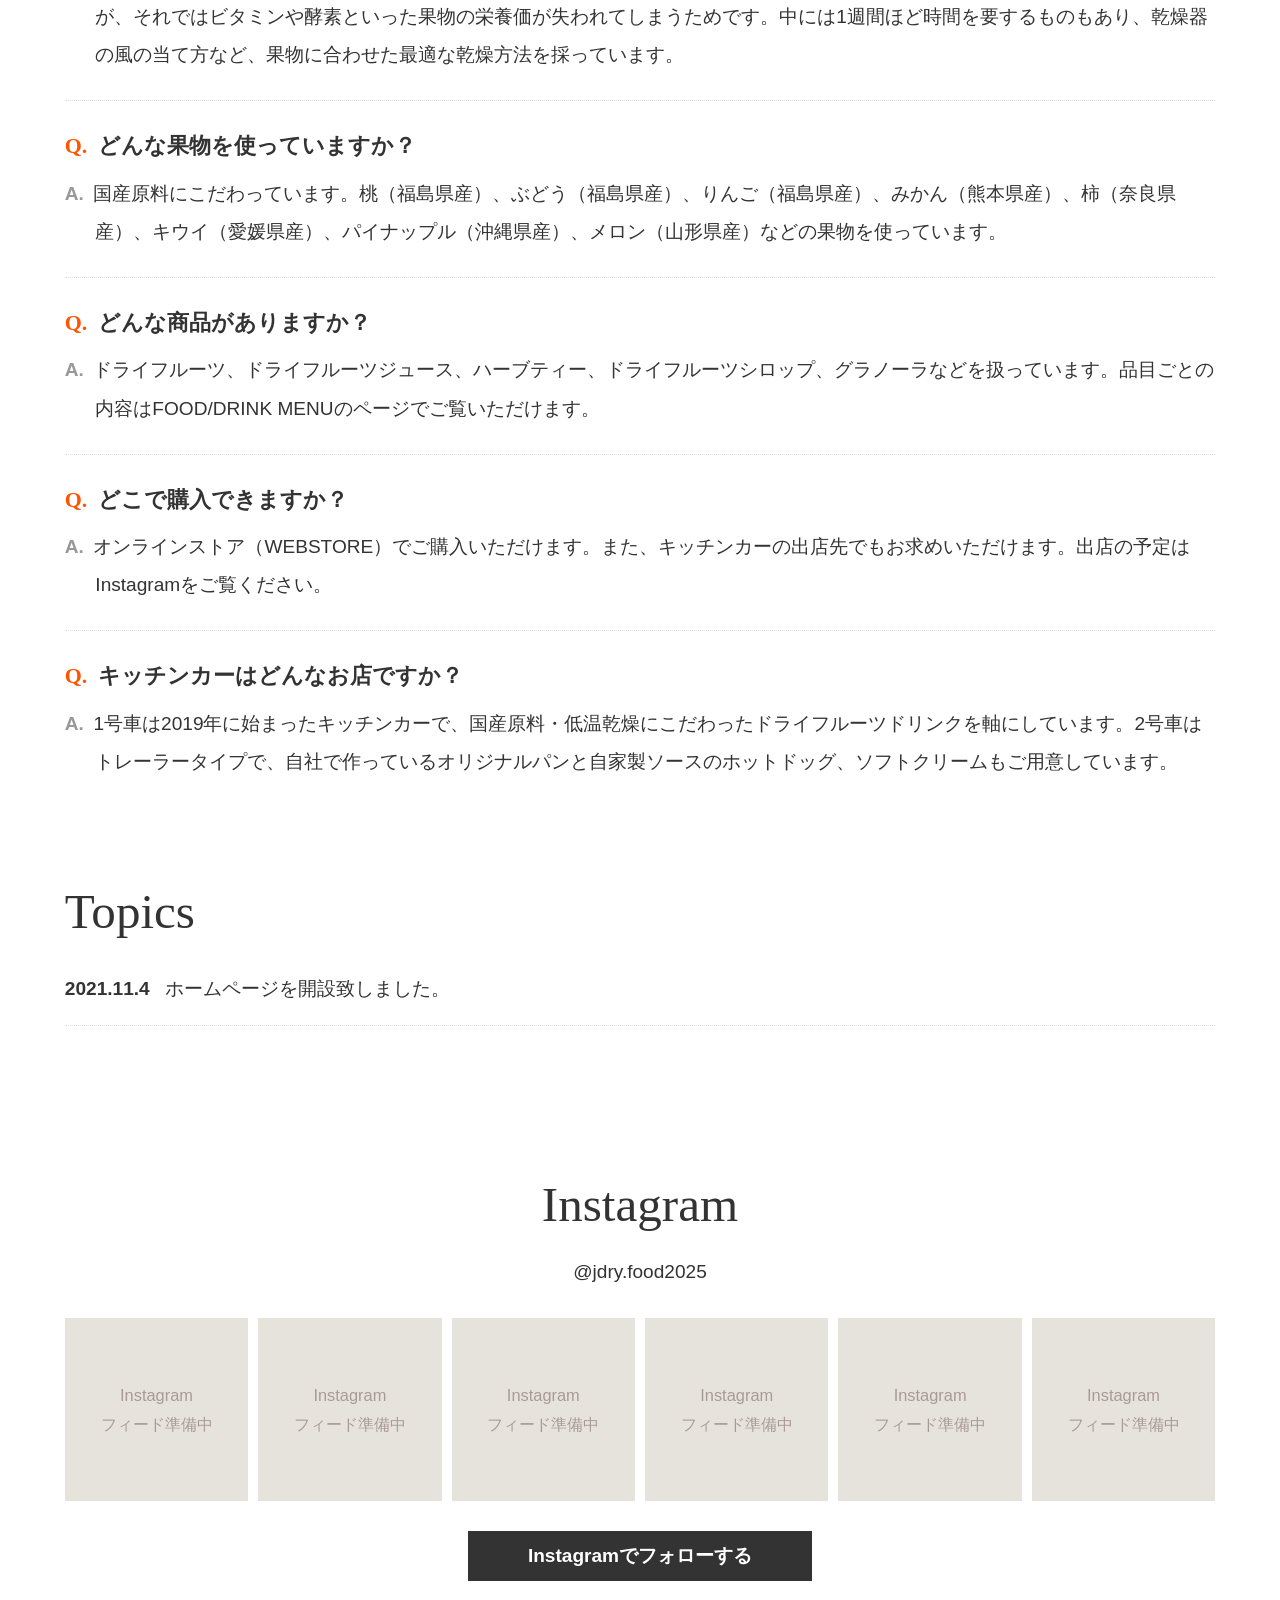
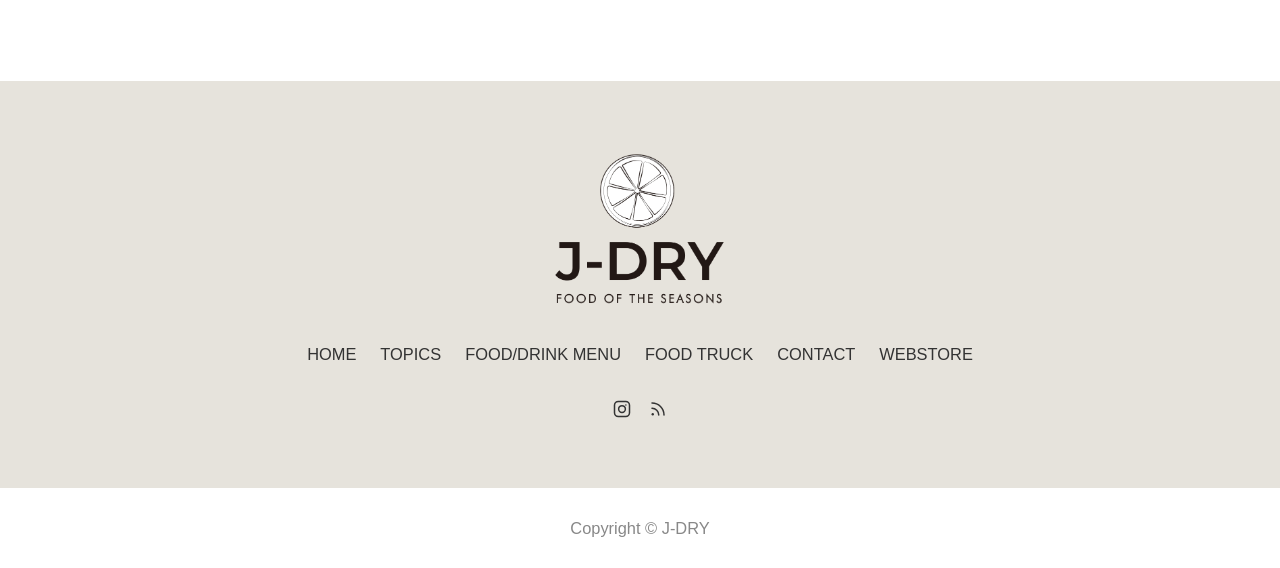
==== commit c84b1346: "Instagram連携を開通（Behold feed jdry-hp）＋アカウントを @jdry.food2025 に統一 - BEHOLD_FEED_ID を設定（@jdry.food2025 を接" ====
--- a/index.html
+++ b/index.html
@@ -42,7 +42,7 @@
         "streetAddress": "泉田字作田18-2"
       },
       "sameAs": [
-        "https://www.instagram.com/jdry.food/",
+        "https://www.instagram.com/jdry.food2025/",
         "https://jdryfood8989.base.shop/"
       ],
       "parentOrganization": {
@@ -281,7 +281,7 @@
 <!-- ===== Instagram ===== -->
 <section class="section_insta">
   <h2 class="headline">Instagram</h2>
-  <p class="insta_account"><a href="https://www.instagram.com/jdry.food/" target="_blank" rel="noopener">@jdry.food</a></p>
+  <p class="insta_account"><a href="https://www.instagram.com/jdry.food2025/" target="_blank" rel="noopener">@jdry.food2025</a></p>
   <div class="insta_feed">
     <!-- Behold.so 接続後は JS が投稿6件で置き換えます。未接続時はプレースホルダー表示。 -->
     <div class="insta_placeholder">Instagram<br>フィード準備中</div>
@@ -291,7 +291,7 @@
     <div class="insta_placeholder">Instagram<br>フィード準備中</div>
     <div class="insta_placeholder">Instagram<br>フィード準備中</div>
   </div>
-  <p class="insta_follow"><a class="link_button" href="https://www.instagram.com/jdry.food/" target="_blank" rel="noopener">Instagramでフォローする</a></p>
+  <p class="insta_follow"><a class="link_button" href="https://www.instagram.com/jdry.food2025/" target="_blank" rel="noopener">Instagramでフォローする</a></p>
 </section>
 
 <!-- ===== フッター ===== -->
@@ -308,7 +308,7 @@
         <li><a href="https://jdryfood8989.base.shop/" target="_blank" rel="noopener">WEBSTORE</a></li>
       </ul>
       <ul id="footer_social">
-        <li><a href="https://www.instagram.com/jdry.food/" target="_blank" rel="noopener" aria-label="Instagram"><svg class="sns_icon" viewBox="0 0 24 24" width="18" height="18" fill="none" stroke="currentColor" stroke-width="2" stroke-linecap="round" stroke-linejoin="round" aria-hidden="true"><rect x="2" y="2" width="20" height="20" rx="5"/><circle cx="12" cy="12" r="4.5"/><circle cx="17.2" cy="6.8" r="1" fill="currentColor" stroke="none"/></svg></a></li>
+        <li><a href="https://www.instagram.com/jdry.food2025/" target="_blank" rel="noopener" aria-label="Instagram"><svg class="sns_icon" viewBox="0 0 24 24" width="18" height="18" fill="none" stroke="currentColor" stroke-width="2" stroke-linecap="round" stroke-linejoin="round" aria-hidden="true"><rect x="2" y="2" width="20" height="20" rx="5"/><circle cx="12" cy="12" r="4.5"/><circle cx="17.2" cy="6.8" r="1" fill="currentColor" stroke="none"/></svg></a></li>
         <li><a href="https://j-dry.com/feed" target="_blank" rel="noopener" aria-label="RSS"><svg class="sns_icon" viewBox="0 0 24 24" width="18" height="18" fill="none" stroke="currentColor" stroke-width="2" stroke-linecap="round" aria-hidden="true"><path d="M4 11a9 9 0 0 1 9 9"/><path d="M4 4a16 16 0 0 1 16 16"/><circle cx="5" cy="19" r="1.6" fill="currentColor" stroke="none"/></svg></a></li>
       </ul>
     </div>
--- a/assets/css/style.css
+++ b/assets/css/style.css
@@ -706,7 +706,16 @@
   .menu_intro .headline{ font-size:1.286rem; line-height:1.6; }
   .menu_intro .desc{ font-size:0.86rem; line-height:2; }
   .menu_category{ margin:0 0 40px; }
-  .menu_category .cat_head{ font-size:1.5rem; margin:0 0 25px; }
+  /* ★2026-09-10 社長「スマホのタイトル1列に収まるように」。
+     いちばん長い「ドライフルーツシロップ」「ドライフルーツジュース」は11文字。
+     アイコンぶんを足すと 12.5文字ぶんの幅が要る（実測：24.4pxで317px必要／枠は285px）。
+     ・折り返しを禁止し、文字サイズを画面幅に追従させて必ず1行に収める
+     ・左右の余白とアイコンを詰めて、そのぶん文字を大きく保つ */
+  .menu_category .cat_head{
+    font-size:clamp(15px, 5.9vw, 24px); margin:0 0 25px;
+    padding:18px 12px; white-space:nowrap;
+  }
+  .menu_category .cat_head span::before{ width:1.15em; height:1.15em; margin:-.15em .35em 0 0; }
   .menu_items{ display:block; }
   /* スマホは float を使わない。説明文が写真の下に回り込むと読みにくいため、
      写真＋題名を1行目、説明文は幅いっぱいの2行目に置く（2026-09-09 社長指摘） */
@@ -978,24 +987,43 @@
    オープニング（★2026-09-09 社長「白い画面に真ん中JDRYのロゴがゆっくり浮き出てきて、
    表示されたらホーム画面へ」）。トップページだけ。
    ・**消えるところまでCSSだけで完結させる**。JSが動かなくても必ず開く＝白いまま固まらない
-   ・ロゴ1.4秒でゆっくり浮き出る → 0.5秒見せる → 0.8秒で幕が引く（合計およそ2.7秒）
+   ・★2026-09-10 の調整（社長）。2.7秒＝速い / 6.2秒＝ゆっくりすぎる、の間を取って 3.6秒。
+     形（白いだけ → 段々ロゴ → 段々薄れる）は変えず、それぞれの尺だけ詰めた。
+     0.5秒 白いだけ → 1.5秒かけてロゴ → 0.35秒見せる → 1.25秒かけて幕が薄れる
    ・「動きを減らす」設定の方には出さない
 ========================================================= */
 #opening{
   position:fixed; inset:0; z-index:9999; background:#fff;
   display:flex; align-items:center; justify-content:center;
-  animation:op_curtain .8s ease 1.9s forwards;
+  /* 幕は「消える」というより「薄れていく」。
+     ★2026-09-10 社長「切り替えはもっとスムーズに」＝
+       途中に中割り（55%）を置いていたのをやめた。中割りがあると、そこを境に
+       速度曲線が掛かり直して“かくっ”と段が付く。始点と終点だけにして一息で抜く。
+       あわせて、ほんの少しだけ奥へ引かせる（1→1.03）＝ただ暗くなるより自然に見える。 */
+  animation:op_curtain 1.4s cubic-bezier(.33,0,.2,1) 2.35s forwards;
+  transform-origin:center center;
 }
 #opening img{
   width:min(260px,46vw); height:auto;
-  opacity:0; transform:translateY(12px) scale(.98);
-  animation:op_logo 1.4s cubic-bezier(.22,.68,.28,1) .25s forwards;
+  opacity:0; transform:scale(.985);
+  /* ★出だしをゆるやかにして「段々にじみ出る」感じにする。
+     動かしすぎると「浮き出る」より「滑り込む」に見えるので、移動はやめて濃さだけで出す */
+  /* ★ロゴは幕より0.1秒早く抜き始め、幕より先に消えきる。
+     同時に消すと、白が薄れる途中でロゴだけが写真の上に浮いて見える */
+  animation:op_logo 1.5s cubic-bezier(.42,0,.4,1) .5s forwards,
+            op_logo_out .85s cubic-bezier(.4,0,.3,1) 2.25s forwards;
 }
 @keyframes op_logo{
-  to{ opacity:1; transform:translateY(0) scale(1); }
+  0%  { opacity:0;   transform:scale(.985); }
+  45% { opacity:.35; }
+  to  { opacity:1;   transform:scale(1); }
+}
+@keyframes op_logo_out{
+  to{ opacity:0; }
 }
 @keyframes op_curtain{
-  to{ opacity:0; visibility:hidden; }
+  from{ opacity:1; transform:scale(1); }
+  to  { opacity:0; transform:scale(1.03); visibility:hidden; }
 }
 @media (prefers-reduced-motion: reduce){
   #opening{ display:none; }
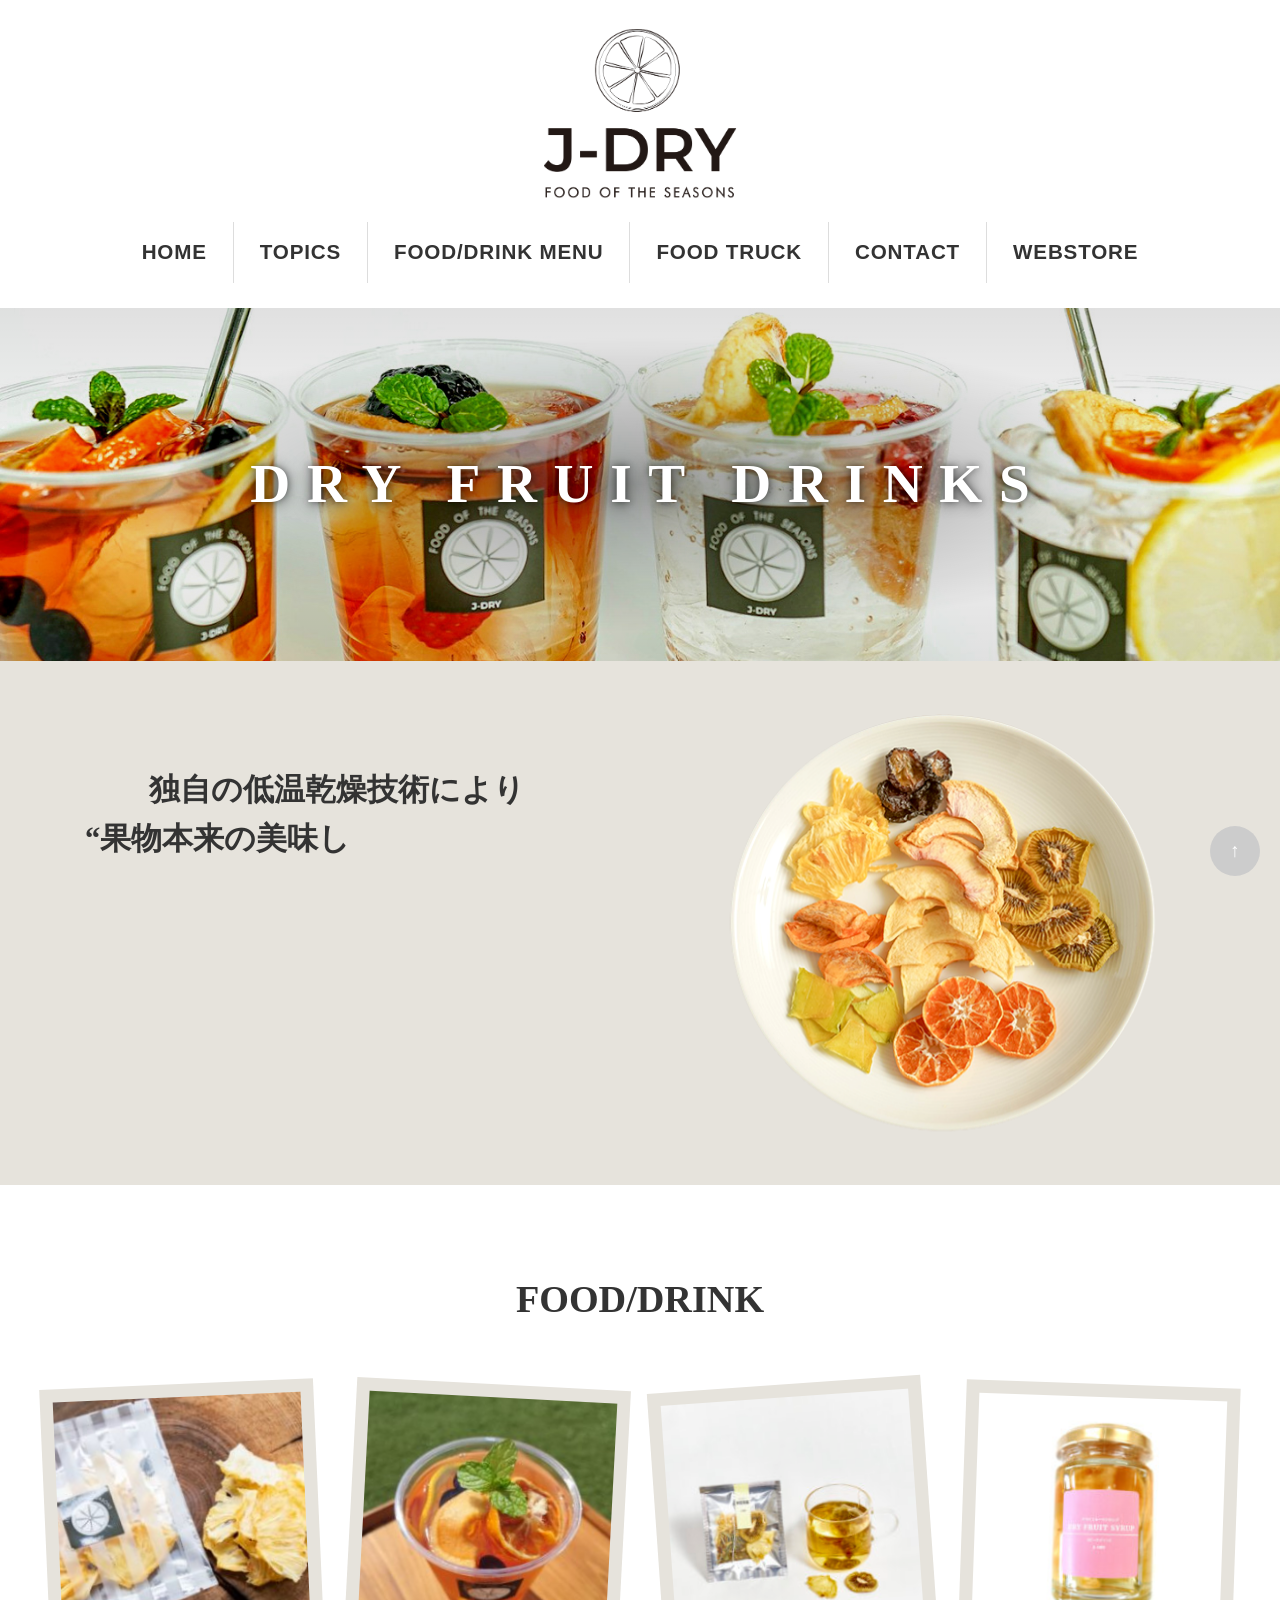
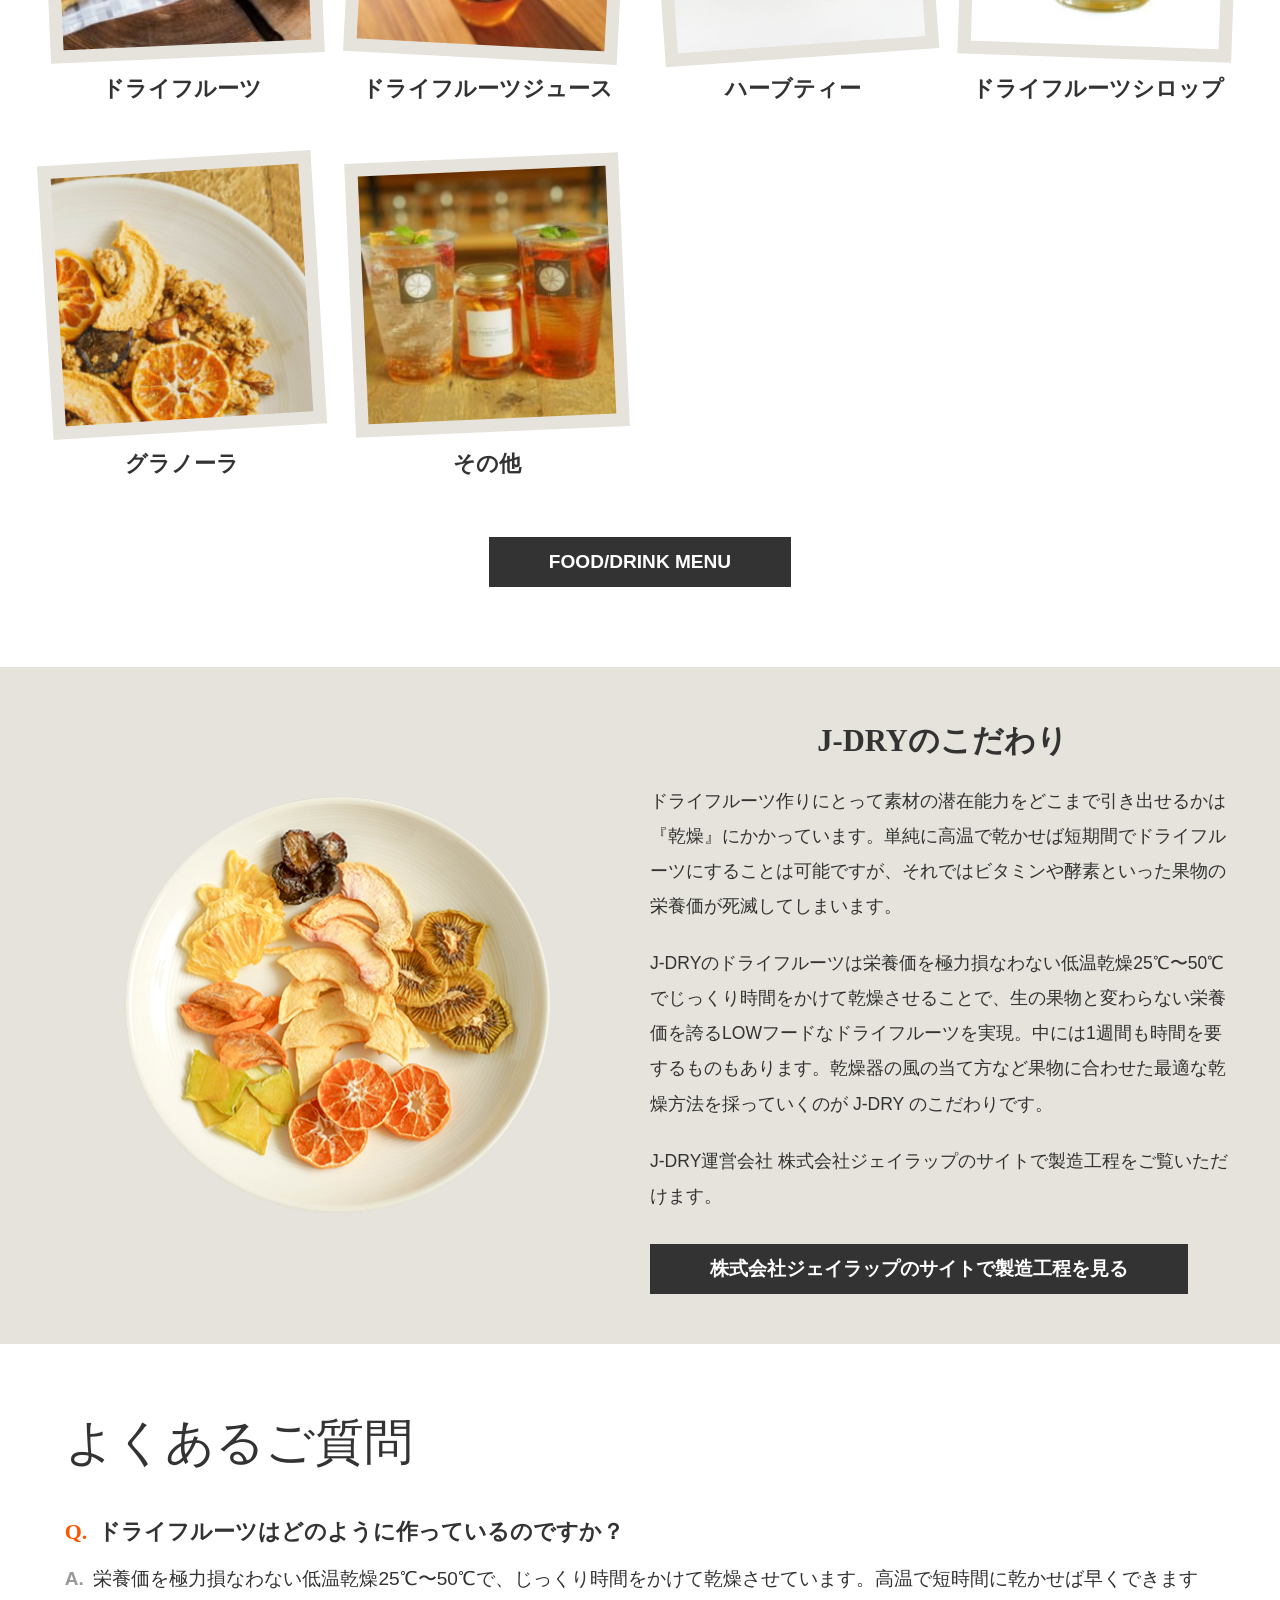
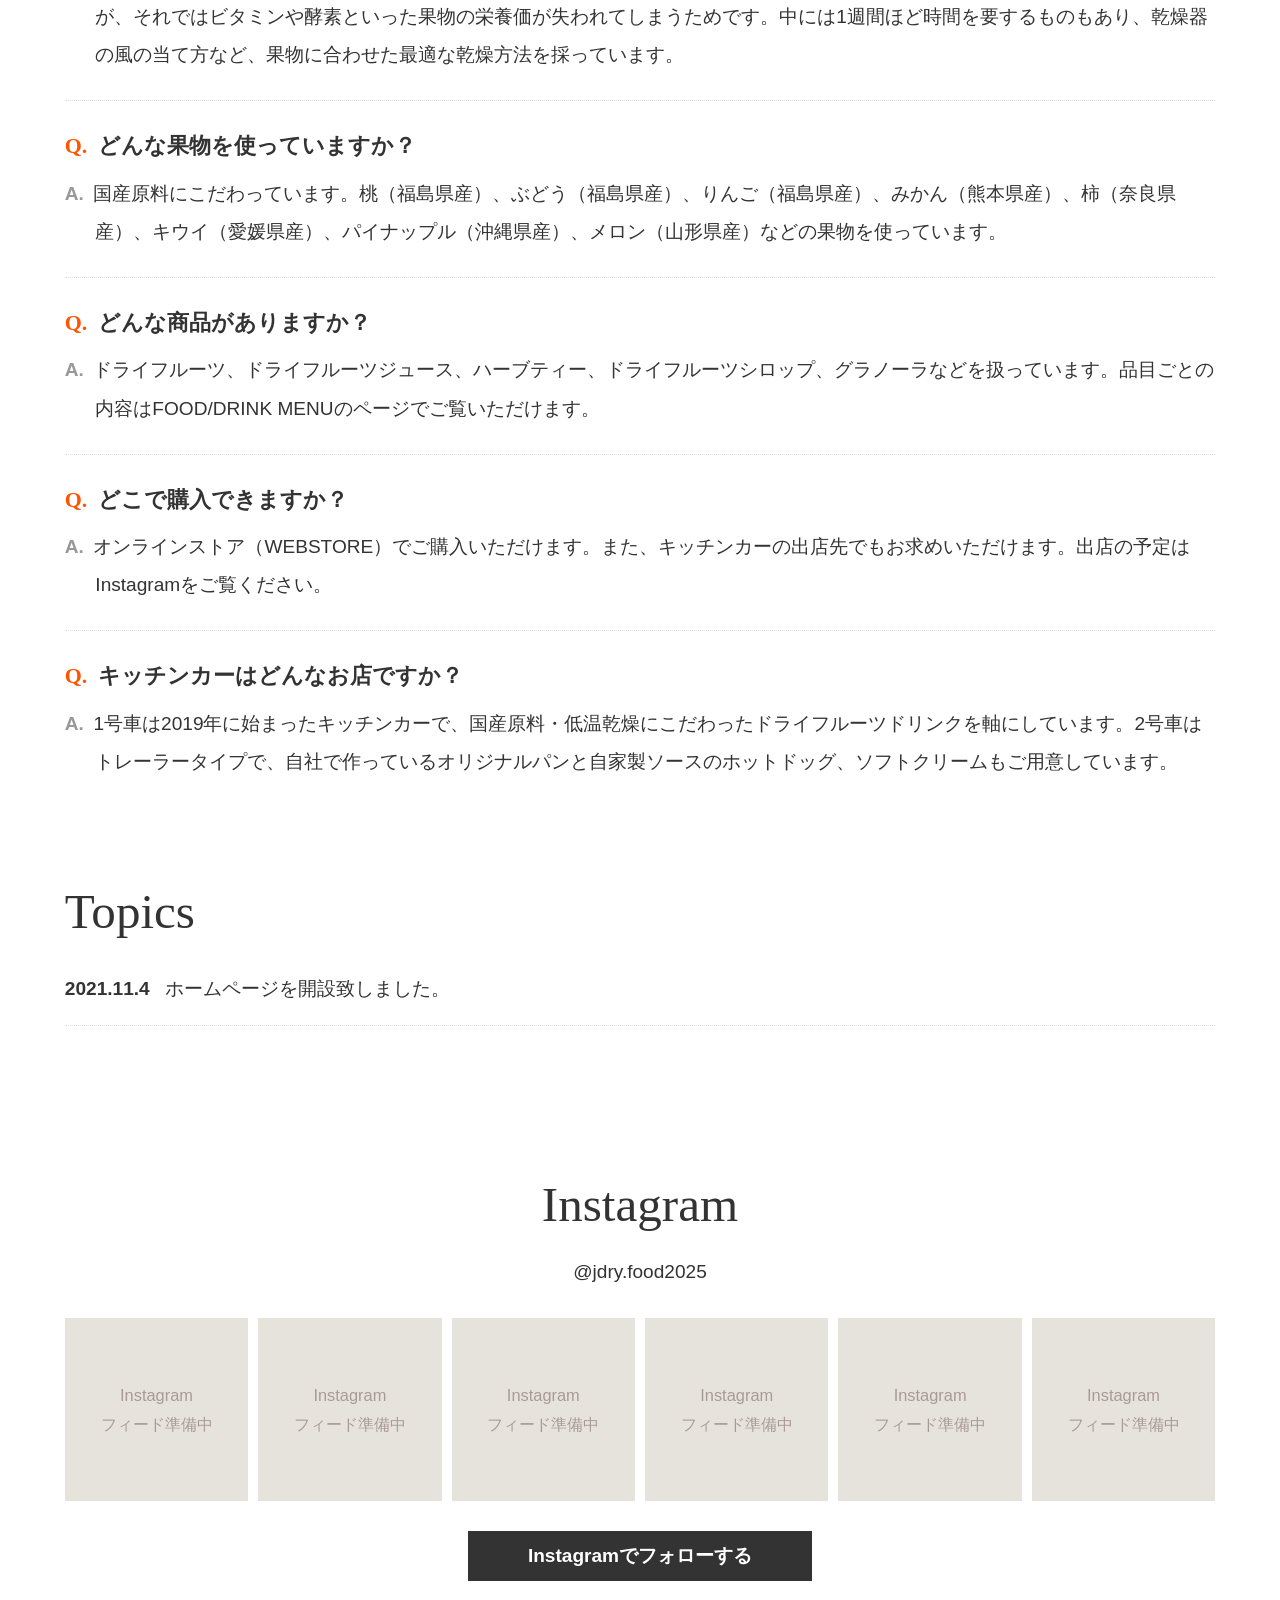
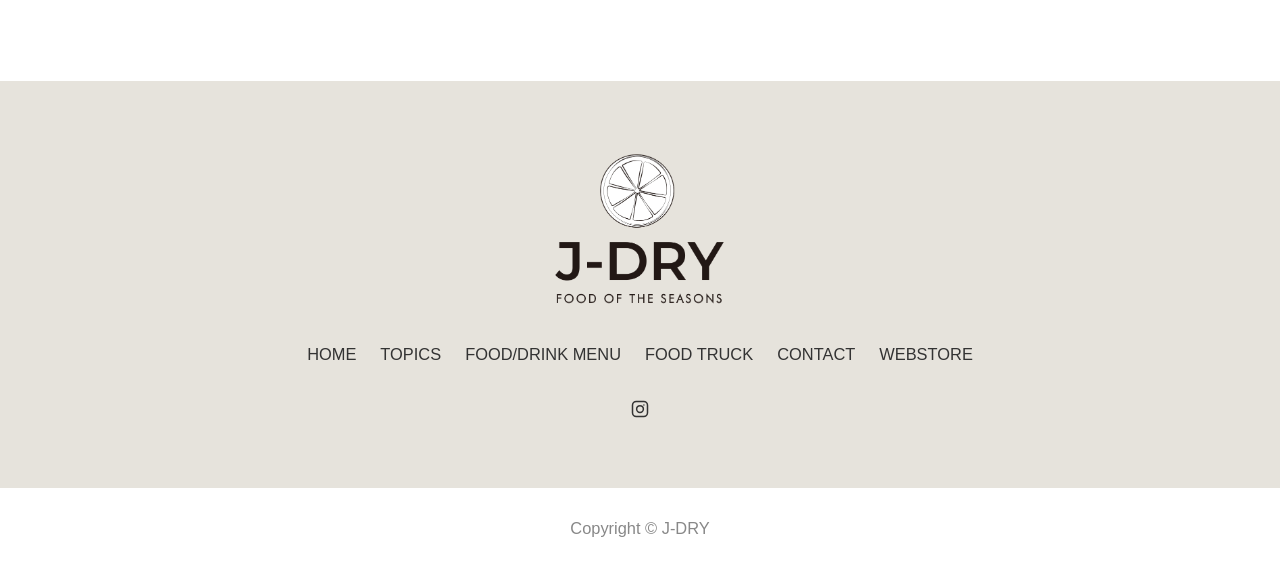
==== commit 03cff752: "2026-10-05 切替後の手直し：説明文・紹介文・RSS削除・テスト投稿を出さない・IndexNow鍵 Co-Authored-By: Claude Opus 5.5 (1M context) <" ====
--- a/index.html
+++ b/index.html
@@ -5,13 +5,13 @@
 <meta name="viewport" content="width=device-width, initial-scale=1">
 <meta name="robots" content="noindex,nofollow"><!-- STAGING-NOINDEX 2026-09-09 入れ替え公開時に削除 -->
 <title>J-DRY | 国産原料のドライフルーツ</title>
-<meta name="description" content="独自の低温乾燥技術により“果物本来の美味しさをそのまま”にとことんこだわった、国産原料のドライフルーツ。J-DRY公式サイト。">
+<meta name="description" content="独自の低温乾燥（25〜50℃）で、果物本来の美味しさを残した国産原料のドライフルーツ。桃は福島、柿は奈良、キウイは愛媛と、果物ごとに産地を選んでいます。ドライフルーツジュースやハーブティーも。福島県須賀川市のJ-DRYです。">
 <link rel="canonical" href="https://j-dry.com/">
 <meta property="og:type" content="website">
 <meta property="og:site_name" content="J-DRY">
 <meta property="og:locale" content="ja_JP">
 <meta property="og:title" content="J-DRY | 国産原料のドライフルーツ">
-<meta property="og:description" content="独自の低温乾燥技術により“果物本来の美味しさをそのまま”にとことんこだわった、国産原料のドライフルーツ。J-DRY公式サイト。">
+<meta property="og:description" content="独自の低温乾燥（25〜50℃）で、果物本来の美味しさを残した国産原料のドライフルーツ。桃は福島、柿は奈良、キウイは愛媛と、果物ごとに産地を選んでいます。ドライフルーツジュースやハーブティーも。福島県須賀川市のJ-DRYです。">
 <meta property="og:url" content="https://j-dry.com/">
 <!-- STAGING-OGIMAGE 2026-09-09 入れ替え公開時に https://j-dry.com/assets/img/ogp.jpg へ差し替える -->
 <meta property="og:image" content="https://bunchan-groobeat.github.io/jdry-hp/assets/img/ogp.jpg">
@@ -33,7 +33,6 @@
       "logo": "https://j-dry.com/assets/img/logo-resized.png",
       "image": "https://j-dry.com/assets/img/ogp.jpg",
       "description": "独自の低温乾燥技術（25〜50℃）で、果物本来の美味しさをそのままに残すことにこだわった国産原料のドライフルーツのブランド。ドライフルーツのほか、ドライフルーツジュース、シロップ、ハーブティーを扱い、キッチンカーでも出店する。",
-      "email": "miegarden8989@gmail.com",
       "address": {
         "@type": "PostalAddress",
         "addressCountry": "JP",
@@ -110,7 +109,7 @@
   ]
 }
 </script>
-<link rel="stylesheet" href="assets/css/style.css">
+<link rel="stylesheet" href="assets/css/style.css?v=20261005">
 </head>
 <body>
 
@@ -309,7 +308,6 @@
       </ul>
       <ul id="footer_social">
         <li><a href="https://www.instagram.com/jdry.food2025/" target="_blank" rel="noopener" aria-label="Instagram"><svg class="sns_icon" viewBox="0 0 24 24" width="18" height="18" fill="none" stroke="currentColor" stroke-width="2" stroke-linecap="round" stroke-linejoin="round" aria-hidden="true"><rect x="2" y="2" width="20" height="20" rx="5"/><circle cx="12" cy="12" r="4.5"/><circle cx="17.2" cy="6.8" r="1" fill="currentColor" stroke="none"/></svg></a></li>
-        <li><a href="https://j-dry.com/feed" target="_blank" rel="noopener" aria-label="RSS"><svg class="sns_icon" viewBox="0 0 24 24" width="18" height="18" fill="none" stroke="currentColor" stroke-width="2" stroke-linecap="round" aria-hidden="true"><path d="M4 11a9 9 0 0 1 9 9"/><path d="M4 4a16 16 0 0 1 16 16"/><circle cx="5" cy="19" r="1.6" fill="currentColor" stroke="none"/></svg></a></li>
       </ul>
     </div>
   </div>
--- a/assets/css/style.css
+++ b/assets/css/style.css
@@ -577,6 +577,10 @@
 ========================================================= */
 .contact_wrap{ width:720px; max-width:100%; margin:0 auto; padding:60px 20px 100px; }
 .contact_lead{ text-align:center; font-size:1rem; line-height:2.2; margin:0 0 40px; }
+/* 2026-10-05 本文が薄いページに、最初から書いてある紹介文を足した（検索エンジン向け・読み物としても自然な長さに） */
+.contact_about, .topics_lead{ max-width:40em; margin:0 auto 40px; font-size:.95rem; line-height:2; text-align:left; }
+.topics_lead{ margin-left:0; }  /* 見出し（左寄せ）とそろえる */
+.contact_about a, .topics_lead a{ text-decoration:underline; text-underline-offset:3px; }
 .contact_form dl{ margin:0 0 25px; }
 .contact_form dt{ font-weight:bold; font-size:1rem; margin:0 0 8px; }
 .contact_form dt .req{ color:var(--accent); font-size:0.86rem; margin-left:8px; }
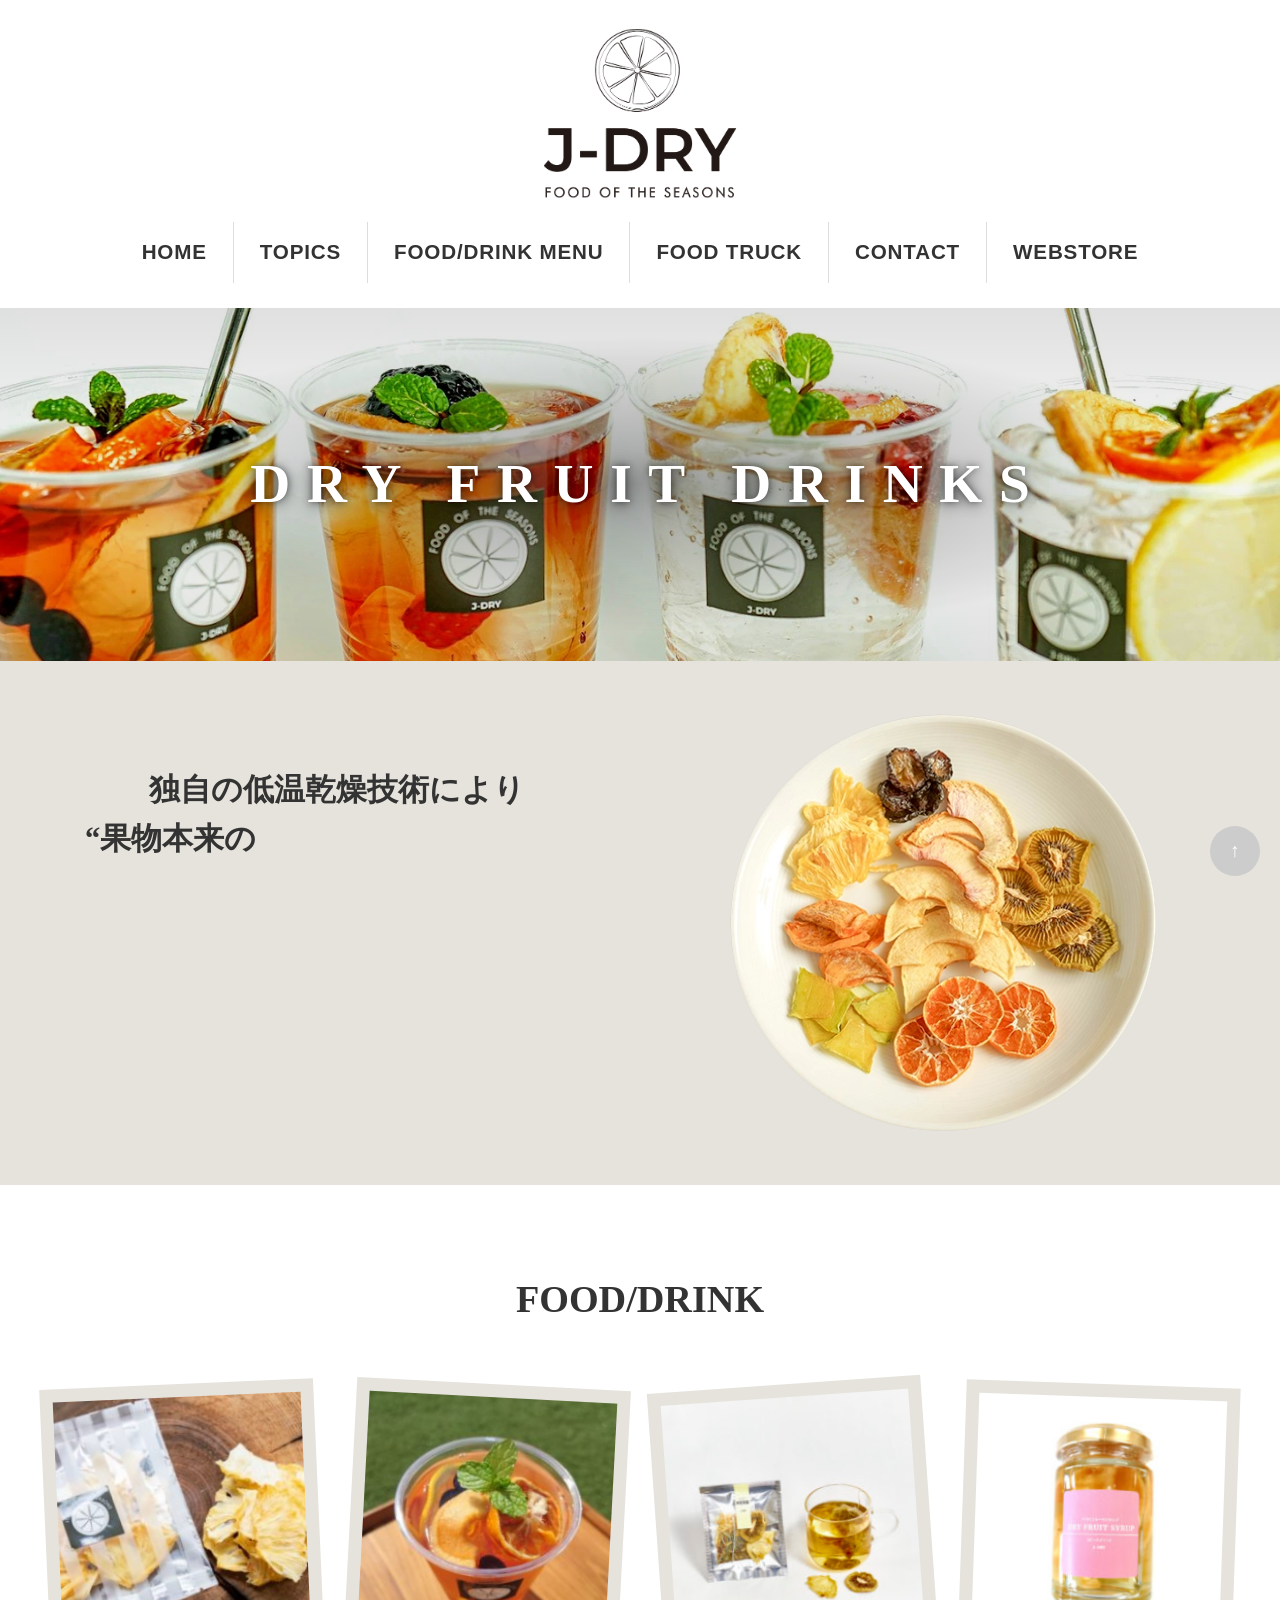
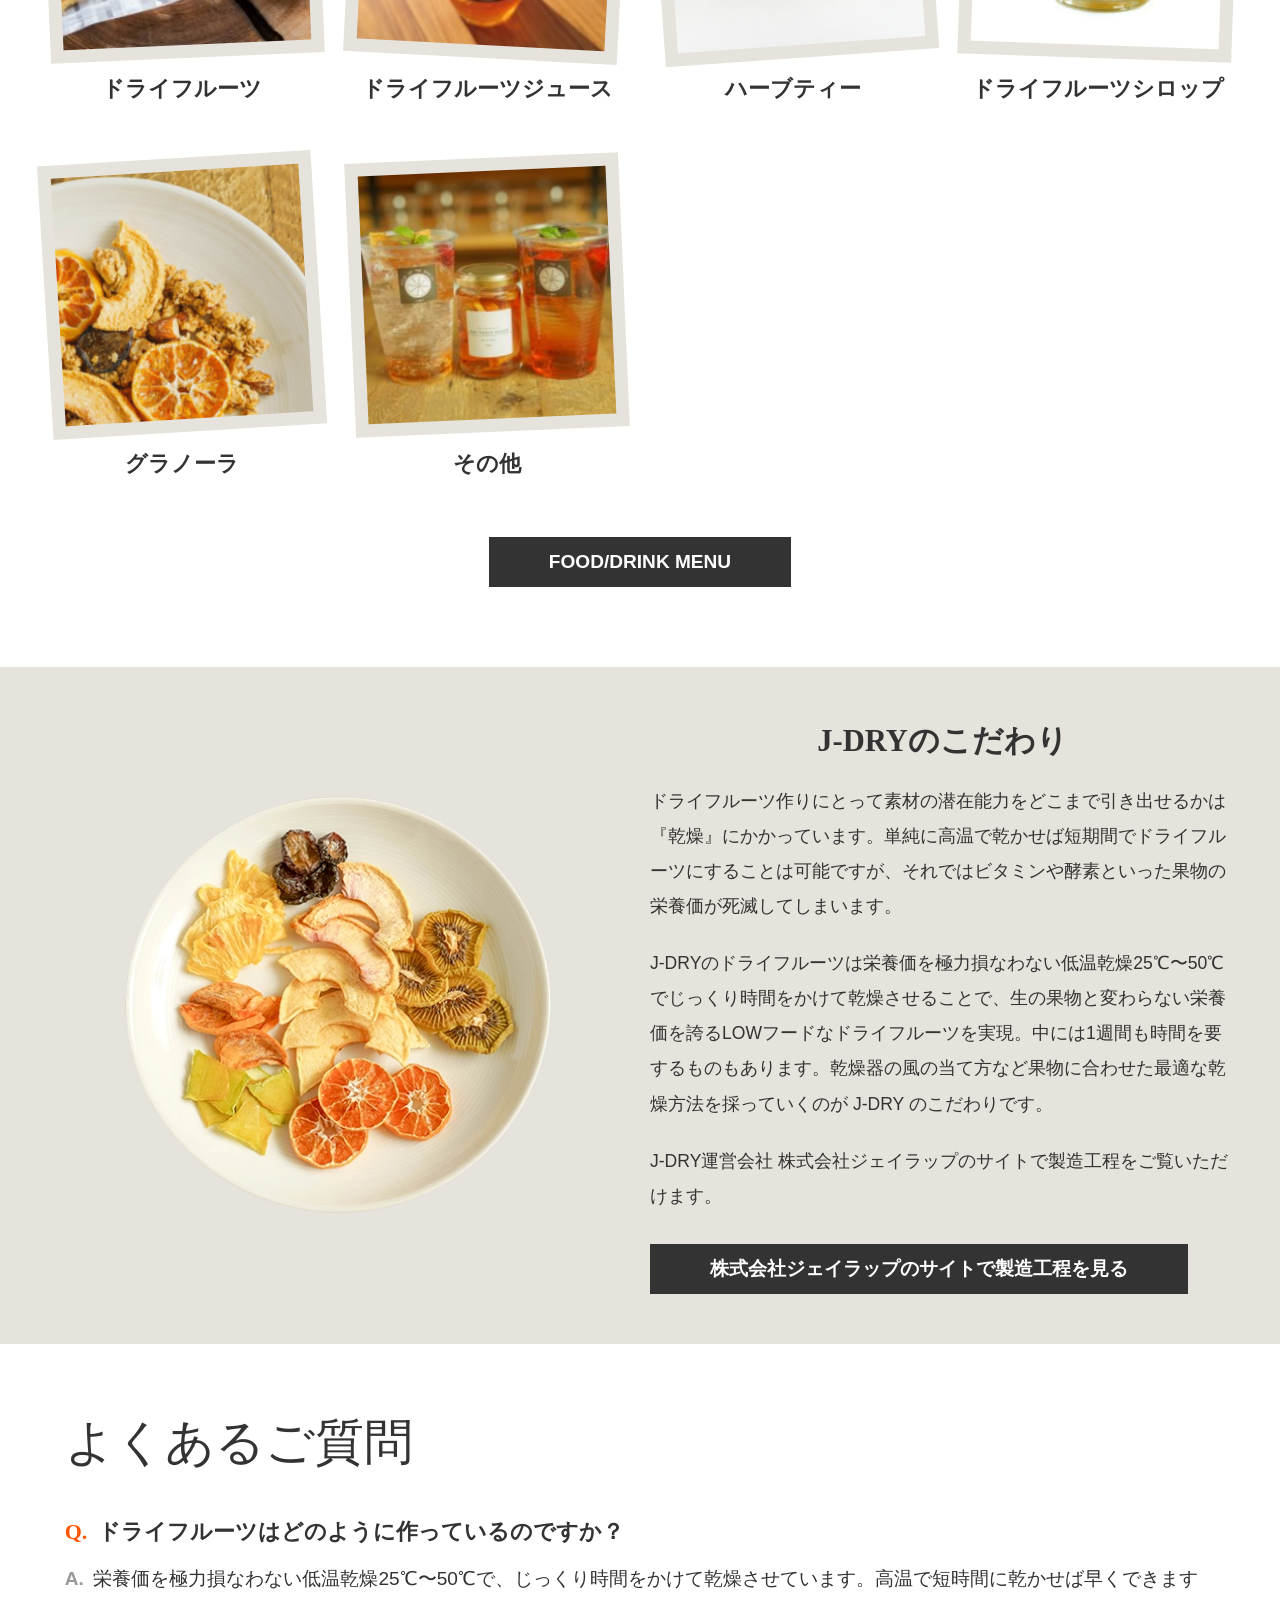
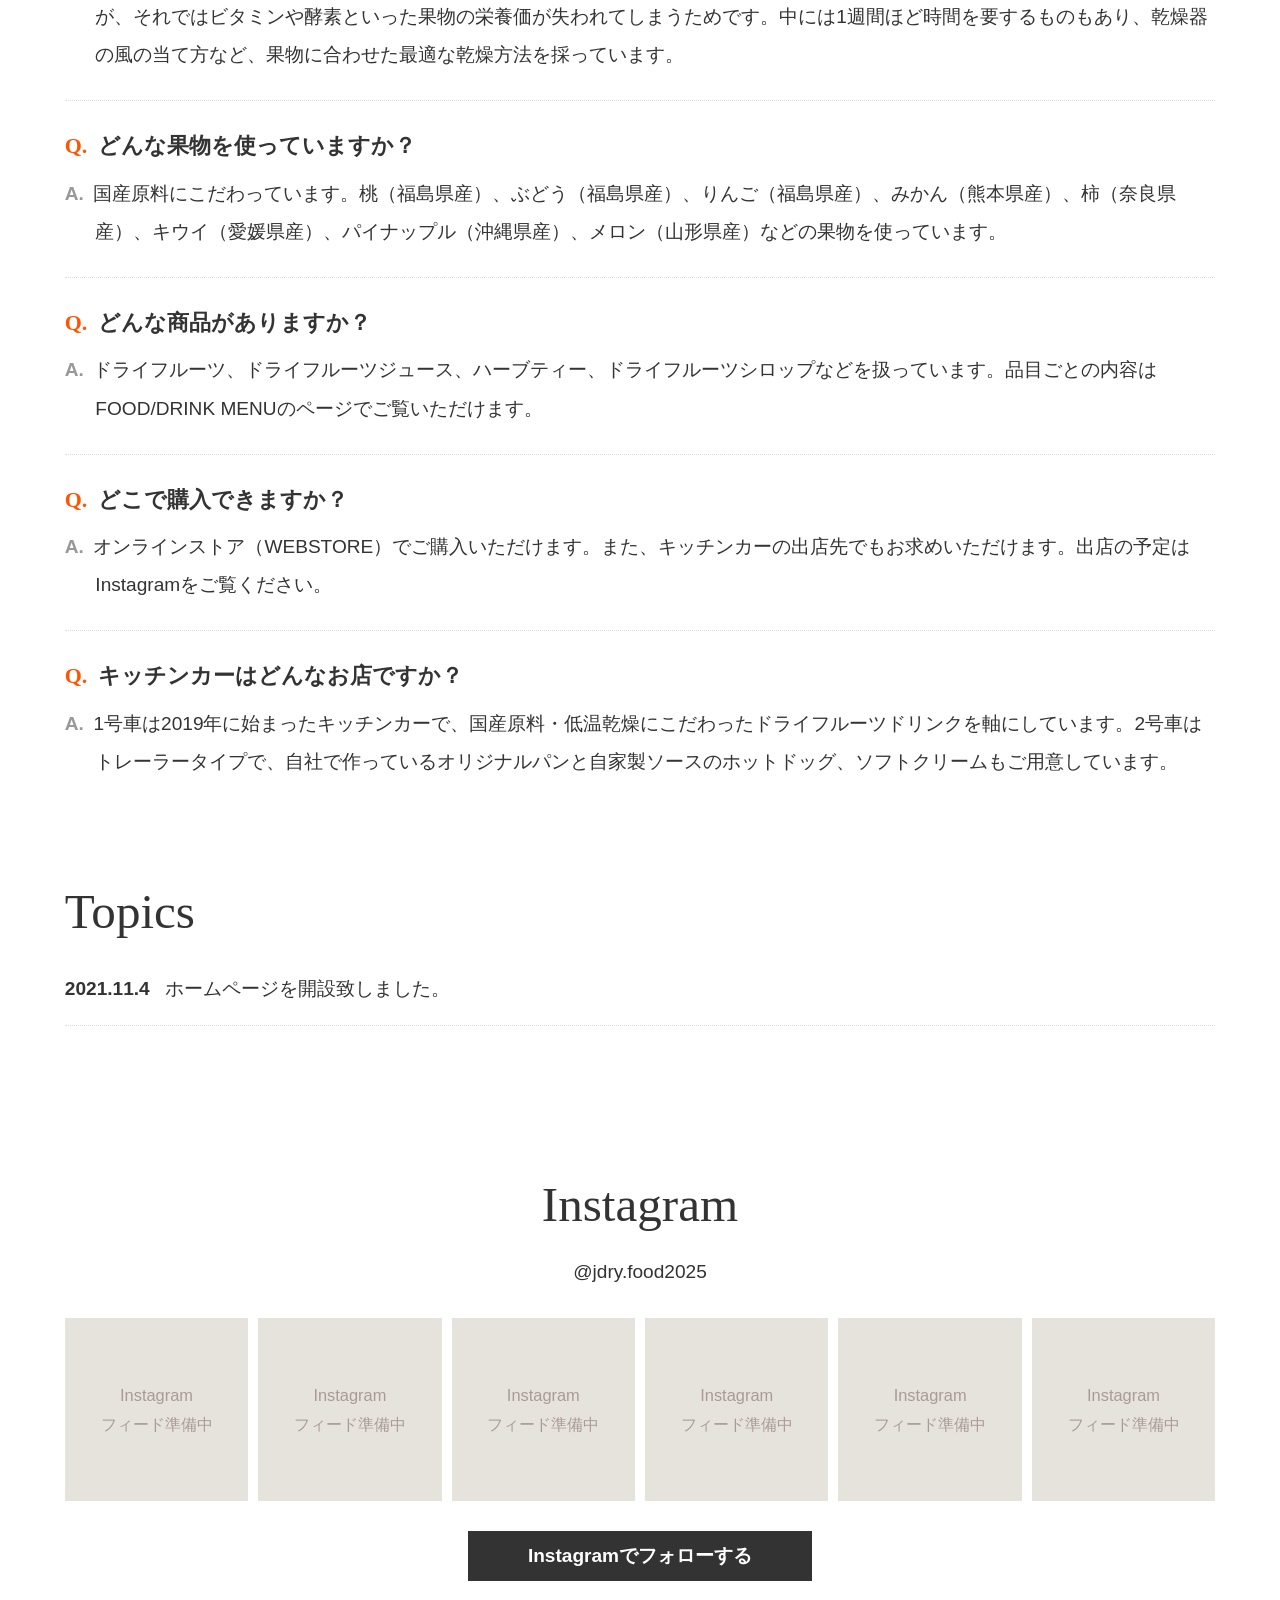
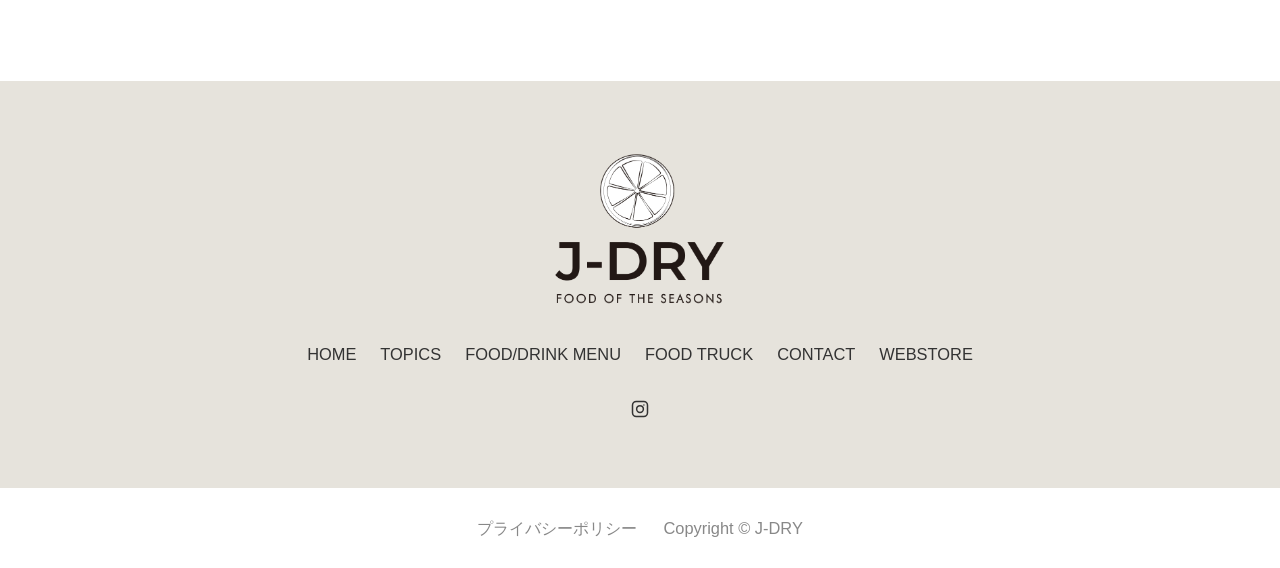
==== commit 5456aeea: "J-DRY：10/18の直し（画像webp・CLS・label・privacy）＋10/22 ジェイラップのボタン戻し・誤字3か所 - 10/22 ジェイラップの証明書更新（〜2027-05-07）を" ====
--- a/index.html
+++ b/index.html
@@ -85,7 +85,7 @@
           "name": "どんな商品がありますか？",
           "acceptedAnswer": {
             "@type": "Answer",
-            "text": "ドライフルーツ、ドライフルーツジュース、ハーブティー、ドライフルーツシロップ、グラノーラなどを扱っています。品目ごとの内容はFOOD/DRINK MENUのページでご覧いただけます。"
+            "text": "ドライフルーツ、ドライフルーツジュース、ハーブティー、ドライフルーツシロップなどを扱っています。品目ごとの内容はFOOD/DRINK MENUのページでご覧いただけます。"
           }
         },
         {
@@ -109,7 +109,7 @@
   ]
 }
 </script>
-<link rel="stylesheet" href="assets/css/style.css?v=20261005">
+<link rel="stylesheet" href="assets/css/style.css?v=20261018d">
 </head>
 <body>
 
@@ -118,13 +118,13 @@
      ★消えるのはCSSのアニメーションだけで行う。JSに頼ると、JSが止まったときに
        白い画面のまま何も出ないページになる。JSはあと片付け（DOMから外す）だけ。 -->
 <div id="opening" aria-hidden="true">
-  <img src="assets/img/logo-resized.png" width="518" height="459" alt="">
+  <picture><source type="image/webp" srcset="assets/img/logo-resized.webp" width="518" height="459"><img src="assets/img/logo-resized.png" width="518" height="459" alt=""></picture>
 </div>
 
 <!-- ===== ヘッダー ===== -->
 <header id="header">
   <div id="header_inner">
-    <div id="logo_image"><a href="index.html"><picture><source media="(max-width:820px)" srcset="assets/img/logo_b_s.png"><img src="assets/img/logo-resized.png" alt="J-DRY" width="175"></picture></a></div>
+    <div id="logo_image"><a href="index.html"><picture><source media="(max-width:820px)" srcset="assets/img/logo_b_s.png" width="183" height="45"><source type="image/webp" srcset="assets/img/logo-resized.webp" width="175" height="155"><img src="assets/img/logo-resized.png" alt="J-DRY" width="175" height="155"></picture></a></div>
     <input type="checkbox" id="nav_toggle">
     <label class="nav_toggle_btn" for="nav_toggle" aria-label="メニュー"><span></span></label>
     <nav class="global_menu">
@@ -155,10 +155,10 @@
   <div class="slides">
     <!-- ★2026-09-09 社長指示：3枚目にキッチンカー1号車を入れ、各スライドに英字（白・明朝）を出す。
          写真は1枚も減らさず4枚構成にする（社長選択）。 -->
-    <div class="slide"><img src="assets/img/mainvisual/mainvisual_01.jpg" alt="J-DRY メインビジュアル1"><span class="mv_label">DRY FRUIT DRINKS</span></div>
-    <div class="slide"><img src="assets/img/mainvisual/mainvisual_02.jpg" alt="J-DRY メインビジュアル2"><span class="mv_label">DRIED FRUITS</span></div>
-    <div class="slide"><img src="assets/img/mainvisual/mainvisual_truck1.jpg" alt="J-DRY キッチンカー1号車 FOOD OF THE SEASONS"><span class="mv_label">FOOD TRUCK</span></div>
-    <div class="slide"><img src="assets/img/mainvisual/mainvisual_03.jpg" alt="J-DRY メインビジュアル3"><span class="mv_label">HERB TEA</span></div>
+    <div class="slide"><picture><source media="(max-width:820px)" srcset="[data-uri]" width="1" height="1"><img src="assets/img/mainvisual/mainvisual_01.webp" fetchpriority="high" width="1450" height="400" alt="J-DRY メインビジュアル1"></picture><span class="mv_label">DRY FRUIT DRINKS</span></div>
+    <div class="slide"><img src="[data-uri]" data-src="assets/img/mainvisual/mainvisual_02.webp" width="1450" height="400" alt="J-DRY メインビジュアル2"><span class="mv_label">DRIED FRUITS</span></div>
+    <div class="slide"><img src="[data-uri]" data-src="assets/img/mainvisual/mainvisual_truck1.jpg" width="1450" height="400" alt="J-DRY キッチンカー1号車 FOOD OF THE SEASONS"><span class="mv_label">FOOD TRUCK</span></div>
+    <div class="slide"><img src="[data-uri]" data-src="assets/img/mainvisual/mainvisual_03.jpg" width="1450" height="400" alt="J-DRY メインビジュアル3"><span class="mv_label">HERB TEA</span></div>
   </div>
   <div class="slider_dots" aria-hidden="true"></div>
 </div>
@@ -171,10 +171,10 @@
          　　　　★2026-09-09 経緯：別写真→PCと同じ写真の切り出し→上下白足しで全部入れ→
          　　　　社長「やはりスマホは前に戻して」で**切り出し版に確定**。白足し版は不採用
          3枚目＝foodtruck/truck1-1.webp を同サイズに切り出し -->
-    <div class="slide"><img src="assets/img/mainvisual/sp_mainvisual_drink.jpg" alt="J-DRY ドライフルーツドリンク"><span class="mv_label">DRY FRUIT DRINKS</span></div>
-    <div class="slide"><img src="assets/img/mainvisual/sp_mainvisual_02-e1633937488510.jpg" alt="J-DRY メインビジュアル1"><span class="mv_label">DRIED FRUITS</span></div>
-    <div class="slide"><img src="assets/img/mainvisual/sp_mainvisual_truck1.jpg" alt="J-DRY キッチンカー1号車 FOOD OF THE SEASONS"><span class="mv_label">FOOD TRUCK</span></div>
-    <div class="slide"><img src="assets/img/mainvisual/sp_mainvisual_03-e1633937531959.jpg" alt="J-DRY メインビジュアル2"><span class="mv_label">HERB TEA</span></div>
+    <div class="slide"><picture><source media="(min-width:821px)" srcset="[data-uri]" width="1" height="1"><img src="assets/img/mainvisual/sp_mainvisual_drink.jpg" fetchpriority="high" width="800" height="537" alt="J-DRY ドライフルーツドリンク"></picture><span class="mv_label">DRY FRUIT DRINKS</span></div>
+    <div class="slide"><img src="[data-uri]" data-src="assets/img/mainvisual/sp_mainvisual_02-e1633937488510.jpg" width="800" height="537" alt="J-DRY メインビジュアル1"><span class="mv_label">DRIED FRUITS</span></div>
+    <div class="slide"><img src="[data-uri]" data-src="assets/img/mainvisual/sp_mainvisual_truck1.jpg" width="800" height="537" alt="J-DRY キッチンカー1号車 FOOD OF THE SEASONS"><span class="mv_label">FOOD TRUCK</span></div>
+    <div class="slide"><img src="[data-uri]" data-src="assets/img/mainvisual/sp_mainvisual_03-e1633937531959.jpg" width="800" height="537" alt="J-DRY メインビジュアル2"><span class="mv_label">HERB TEA</span></div>
   </div>
 </div>
 
@@ -185,7 +185,7 @@
       <h1 class="headline typewriter">独自の低温乾燥技術により<br>“果物本来の美味しさをそのまま”に<br>とことんこだわった<br>「国産原料のドライフルーツ」</h1>
       <p class="desc lead">とことんこだわった国産原料のドライフルーツを、素材そのままの美味しさでお届けします。</p>
     </div>
-    <div class="band_image spin-box"><img class="spin-in" src="assets/img/top-contents_01.png" alt="J-DRY ドライフルーツ" width="580"></div>
+    <div class="band_image spin-box"><img class="spin-in" src="assets/img/top-contents_01.webp" alt="J-DRY ドライフルーツ" width="424" height="424"></div>
   </div>
 </section>
 
@@ -237,7 +237,7 @@
       <p class="desc">J-DRY運営会社 株式会社ジェイラップのサイトで製造工程をご覧いただけます。</p>
       <a class="link_button" href="https://ssl.j-rap.co.jp/business/process.html" target="_blank" rel="noopener">株式会社ジェイラップのサイトで製造工程を見る</a>
     </div>
-    <div class="band_image spin-box"><img class="spin-in" src="assets/img/top-contents_01.png" alt="J-DRY 製造へのこだわり" width="580"></div>
+    <div class="band_image spin-box"><img class="spin-in" src="assets/img/top-contents_01.webp" alt="J-DRY 製造へのこだわり" width="424" height="424"></div>
   </div>
 </section>
 
@@ -256,7 +256,7 @@
     </div>
     <div class="faq_item">
       <dt class="faq_q">どんな商品がありますか？</dt>
-      <dd class="faq_a">ドライフルーツ、ドライフルーツジュース、ハーブティー、ドライフルーツシロップ、グラノーラなどを扱っています。品目ごとの内容はFOOD/DRINK MENUのページでご覧いただけます。</dd>
+      <dd class="faq_a">ドライフルーツ、ドライフルーツジュース、ハーブティー、ドライフルーツシロップなどを扱っています。品目ごとの内容はFOOD/DRINK MENUのページでご覧いただけます。</dd>
     </div>
     <div class="faq_item">
       <dt class="faq_q">どこで購入できますか？</dt>
@@ -273,7 +273,7 @@
 <section class="section_topics">
   <h2 class="headline">Topics</h2>
   <ul class="news_list">
-    <li><a class="news_thumb" href="topics.html" aria-hidden="true" tabindex="-1"><img src="assets/img/products/line_27857481539840-240x240.jpg" alt=""></a><a href="topics.html"><span class="date">2021.11.4</span><span class="title">ホームページを開設致しました。</span></a></li>
+    <li><a class="news_thumb" href="topics.html" aria-hidden="true" tabindex="-1"><img src="assets/img/products/line_27857481539840-240x240.jpg" width="240" height="240" alt=""></a><a href="topics.html"><span class="date">2021.11.4</span><span class="title">ホームページを開設致しました。</span></a></li>
   </ul>
 </section>
 
@@ -297,7 +297,7 @@
 <footer>
   <div id="footer_top">
     <div id="footer_top_inner">
-      <div id="footer_logo_image"><a href="index.html"><picture><source media="(max-width:820px)" srcset="assets/img/logo_b_s.png"><img src="assets/img/logo-resized.png" alt="J-DRY" width="175"></picture></a></div>
+      <div id="footer_logo_image"><a href="index.html"><picture><source media="(max-width:820px)" srcset="assets/img/logo_b_s.png" width="183" height="45"><source type="image/webp" srcset="assets/img/logo-resized.webp" width="175" height="155"><img src="assets/img/logo-resized.png" alt="J-DRY" width="175" height="155"></picture></a></div>
       <ul id="footer_menu_list">
         <li><a href="index.html">HOME</a></li>
         <li><a href="topics.html">TOPICS</a></li>
@@ -311,11 +311,11 @@
       </ul>
     </div>
   </div>
-  <div id="footer_bottom"><p id="copyright">Copyright &copy; J-DRY</p></div>
+  <div id="footer_bottom"><p id="copyright"><a class="privacy_link" href="privacy.html">プライバシーポリシー</a>Copyright &copy; J-DRY</p></div>
 </footer>
 
 <a id="return_top" href="#" aria-label="ページ上部へ戻る">↑</a>
 
-<script src="assets/js/main.js"></script>
+<script src="assets/js/main.js?v=20261018d"></script>
 </body>
 </html>
--- a/assets/css/style.css
+++ b/assets/css/style.css
@@ -98,6 +98,17 @@
   color:#fff; background:var(--base);
 }
 .global_menu ul ul a:hover{ background:var(--accent); color:#fff; }
+/* ★2026-10-18 じろう：画面幅 821〜1023px（iPad 縦 834 など）で横一列のメニューが画面より広くなり、
+   WEBSTORE（通販の入口）が右の画面外に出ていた。この幅だけ文字を縮めた時と同じ大きさ（1rem）にし、
+   左右の余白を画面幅に合わせて詰める（1024px 以上・820px 以下は今までどおり）。 */
+@media (min-width:821px) and (max-width:1023px){
+  .global_menu > ul > li > a,
+  #header.is-stuck .global_menu > ul > li > a{
+    font-size:1rem; letter-spacing:.02em;
+    padding-left:clamp(12px, calc((100vw - 660px) / 12), 26px);
+    padding-right:clamp(12px, calc((100vw - 660px) / 12), 26px);
+  }
+}
 
 /* モバイル用ハンバーガー（PCでは非表示） */
 #nav_toggle{ display:none; }
@@ -150,7 +161,13 @@
 #top_slider .slide{ position:absolute; inset:0; opacity:0; transition:opacity 1.8s ease-in-out; }
 #top_slider .slide:first-child{ position:relative; }
 #top_slider .slide.is-active{ opacity:1; z-index:1; }
+/* ★2026-10-18 じろう：1枚目はJSを待たずに最初から見せる（今までは JS が動いてから1.8秒かけて浮かせていた。
+   その間はオープニングの白い幕の下なので見た目は同じ。待つ分だけスマホの表示完了＝LCPが約2秒遅れていた）。
+   最初の切り替えで main.js が .is-started を付けたら、いつもの切り替えに戻る */
+#top_slider:not(.is-started) .slide:first-child,
+#sp_slider:not(.is-started) .slide:first-child{ opacity:1; }
 #top_slider .slide img{ width:100%; display:block; }
+#top_slider .slide picture, #sp_slider .slide picture{ display:block; } /* ★2026-10-18 1枚目を <picture> で包んだ分（見た目は前と同じ） */
 .slider_dots{ position:absolute; left:0; right:0; bottom:15px; text-align:center; }
 .slider_dots button{
   width:12px; height:12px; margin:0 6px; padding:0; border:none; border-radius:50%;
@@ -213,7 +230,12 @@
 /* ★2026-09-08 社長「画像あと一回り大きくして」＝580px → 680px（約1.17倍）。
    HTMLの width="580" 属性より、こちらの指定が優先される。
    ★1つ目の帯（低温乾燥技術）も同じ画像・同じ組みなので揃えた。片方だけ大きいと不揃いに見えるため。 */
+/* ★2026-10-18 じろう：回るお皿の画像を、お皿の円にぴったりの正方形（424×424・webp）に切り直した。
+   元の 580×420 の長方形は回ると角が外へ出て、PC1280で横に最大24px揺れていた。
+   お皿の大きさは前と同じ（元の幅 × 424/580）。正方形なので回っても角の出っ張りが小さく、画面の外に出ない。
 .index_band .band_image img{ width:100%; max-width:680px; height:auto; }
+   正方形にした分（縦が 420→424 の比で約1%高い）は上下の負のマージンで打ち消し、帯の高さも前と同じにする。 */
+.index_band .band_image img.spin-in{ width:calc(100% * 424 / 580); max-width:calc(680px * 424 / 580); margin:calc(min(100%, 680px) * -2 / 580) 0; }
 /* ★2026-09-08 社長「もう少し小さく中央寄せで見やすく」。42px→34px相当・中央揃え・行間を詰めた */
 .index_band .headline{ font-size:1.6rem; line-height:1.6; font-weight:bold; margin:0 0 18px; font-family:var(--mincho); text-align:center; }
 /* ★2026-09-08 社長「タイトルと文章のサイズ考え見やすく」。
@@ -591,6 +613,16 @@
 }
 .contact_form input:focus,.contact_form textarea:focus{ outline:none; border-color:var(--accent); }
 .contact_form textarea{ min-height:180px; resize:vertical; }
+/* ★2026-10-18 じろう：プライバシーポリシー（お問い合わせと同じ幅・同じ帯の型。見出しは明朝で他ページに合わせる） */
+.privacy_wrap h2{ font-family:var(--mincho); font-size:1.15rem; font-weight:bold; margin:44px 0 14px; padding-bottom:8px; border-bottom:1px solid var(--beige-line); }
+.privacy_wrap p, .privacy_wrap li, .privacy_wrap dd, .privacy_wrap dt{ font-size:.95rem; line-height:2; }
+.privacy_wrap p{ margin:0 0 14px; }
+.privacy_wrap ul{ margin:0 0 14px; padding-left:1.4em; list-style:disc; }
+.privacy_wrap a{ text-decoration:underline; text-underline-offset:3px; overflow-wrap:anywhere; }
+.privacy_dl{ display:grid; grid-template-columns:6em 1fr; gap:4px 12px; margin:0; }
+.privacy_dl dt{ font-weight:bold; }
+.privacy_dl dd{ margin:0; }
+.privacy_date{ margin-top:44px !important; text-align:right; color:#666; }
 .form_status{ margin:20px 0 0; padding:14px 16px; border-radius:4px; font-size:1rem; line-height:1.7; text-align:center; }
 .form_status.is-pending{ background:#f3f1ec; color:var(--base); }
 .form_status.is-success{ background:#eaf5ea; color:#2e7d32; border:1px solid #c3e2c3; }
@@ -617,6 +649,9 @@
 #footer_social svg{ display:block; }
 #footer_bottom{ height:80px; }
 #copyright{ text-align:center; line-height:80px; font-size:0.86rem; color:#888; }
+/* ★2026-10-18 じろう：プライバシーポリシーへの入口。スマホではフッターのメニューが消えるので、全幅で見える著作権表示の行に並べる */
+#copyright .privacy_link{ color:inherit; margin-right:1.6em; }
+#copyright .privacy_link:hover{ color:var(--accent); }
 
 /* ページ上部へ戻る */
 #return_top{ position:fixed; right:20px; bottom:24px; width:50px; height:50px; border-radius:50%;
@@ -689,6 +724,7 @@
   .index_band .desc{ font-size:1rem; line-height:2; margin:0 0 12px; }
   .index_band .band_image{ flex:none; width:90%; margin:10px auto 0; }
   .index_band .band_image img{ width:100%; height:auto; max-width:none; }
+  .index_band .band_image img.spin-in{ width:calc(100% * 424 / 580); max-width:none; margin:calc(100% * -2 / 580) 0; }
   .index_band.reverse .band_inner{ flex-direction:column-reverse; padding:30px 15px; }
   .index_band.reverse .band_image{ margin:0 auto 30px; }
   .index_band .link_button{ display:block; width:max-content; max-width:100%; height:auto; line-height:1.7; padding:14px 24px; margin:10px auto 0; text-align:center; white-space:normal; }
